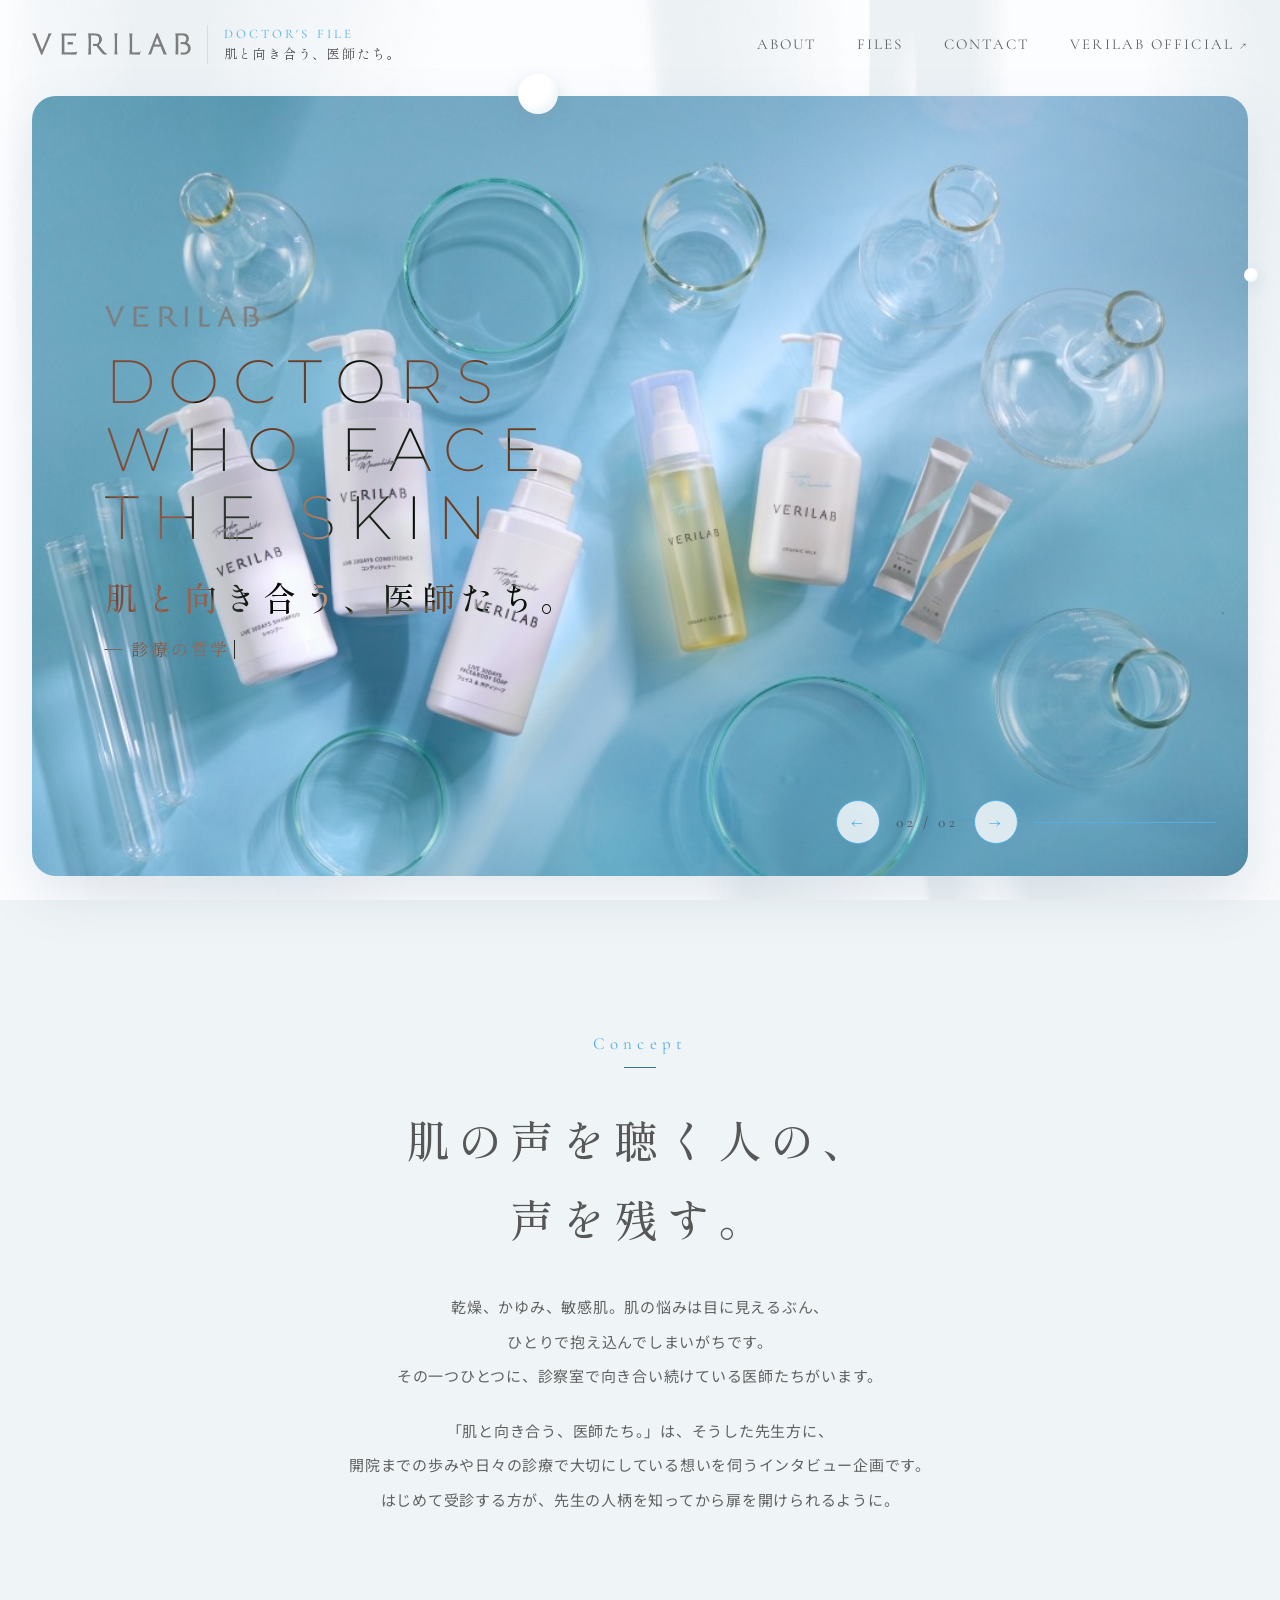
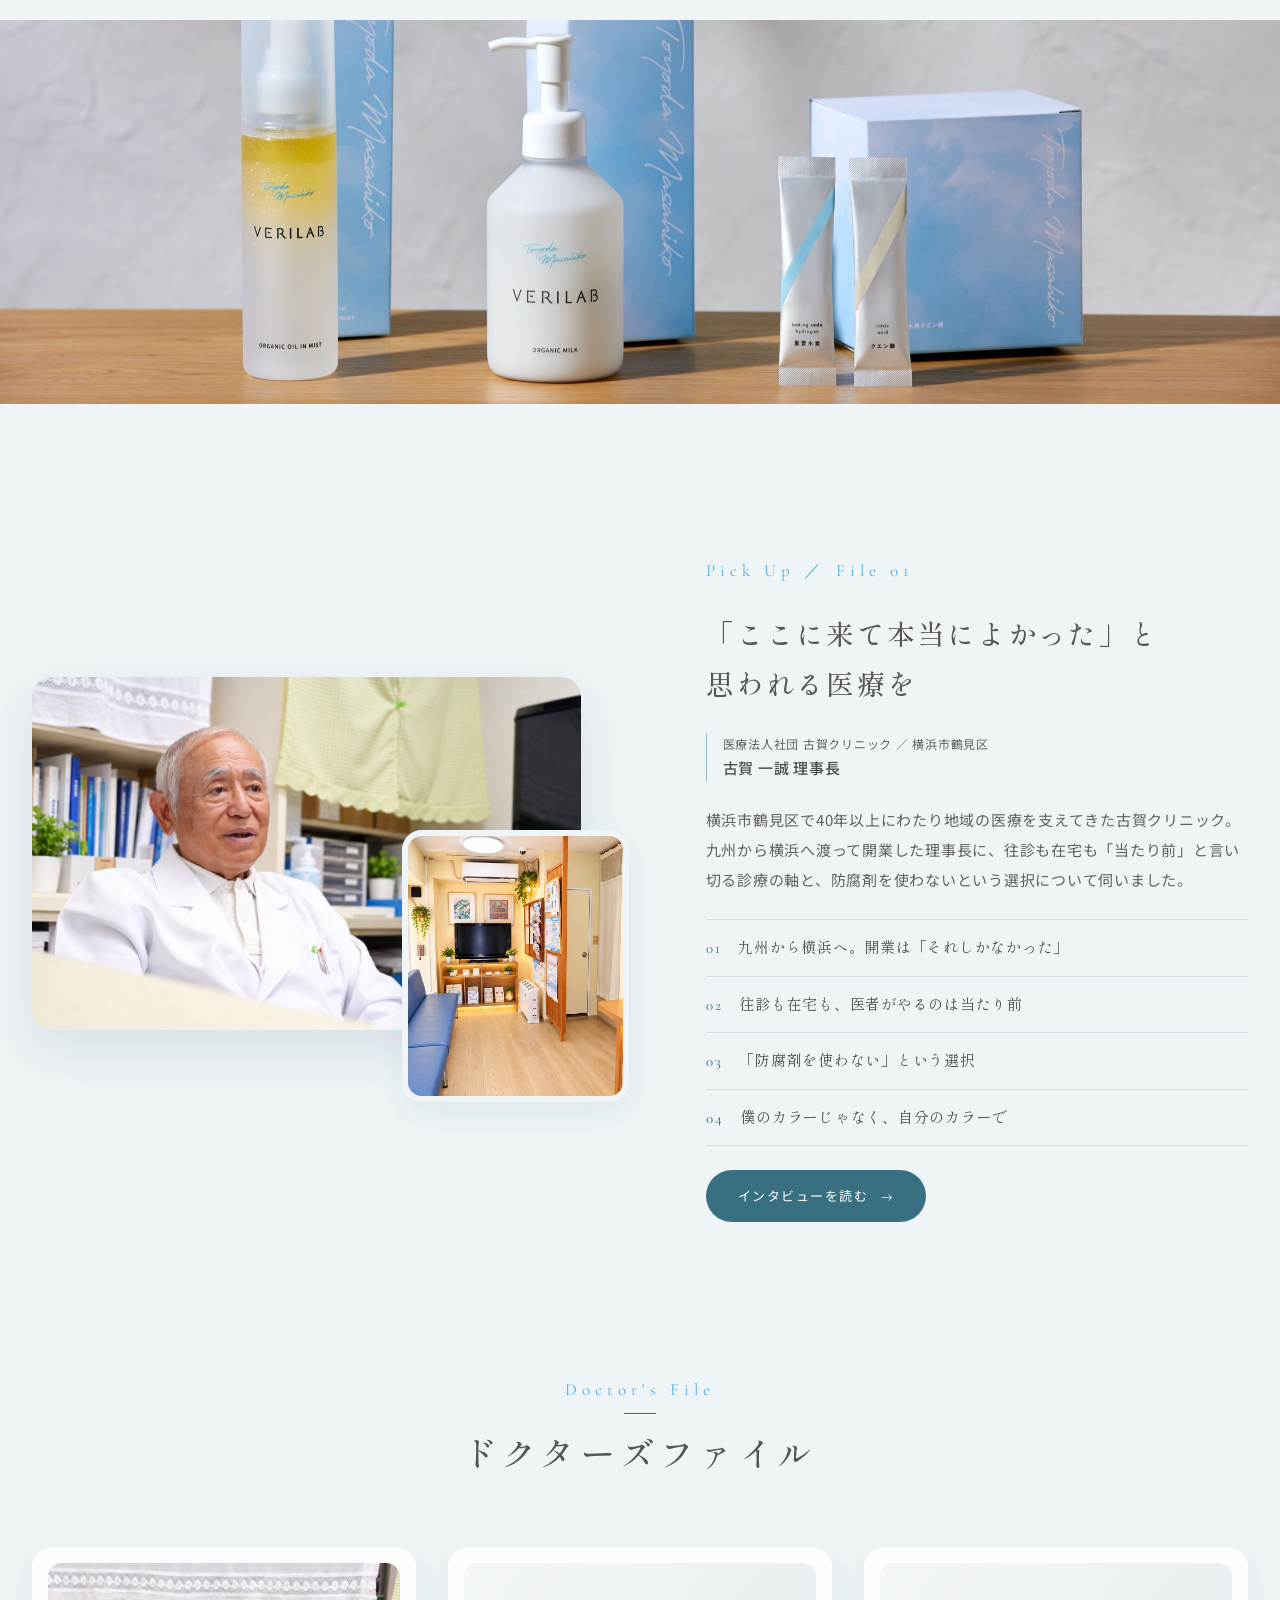
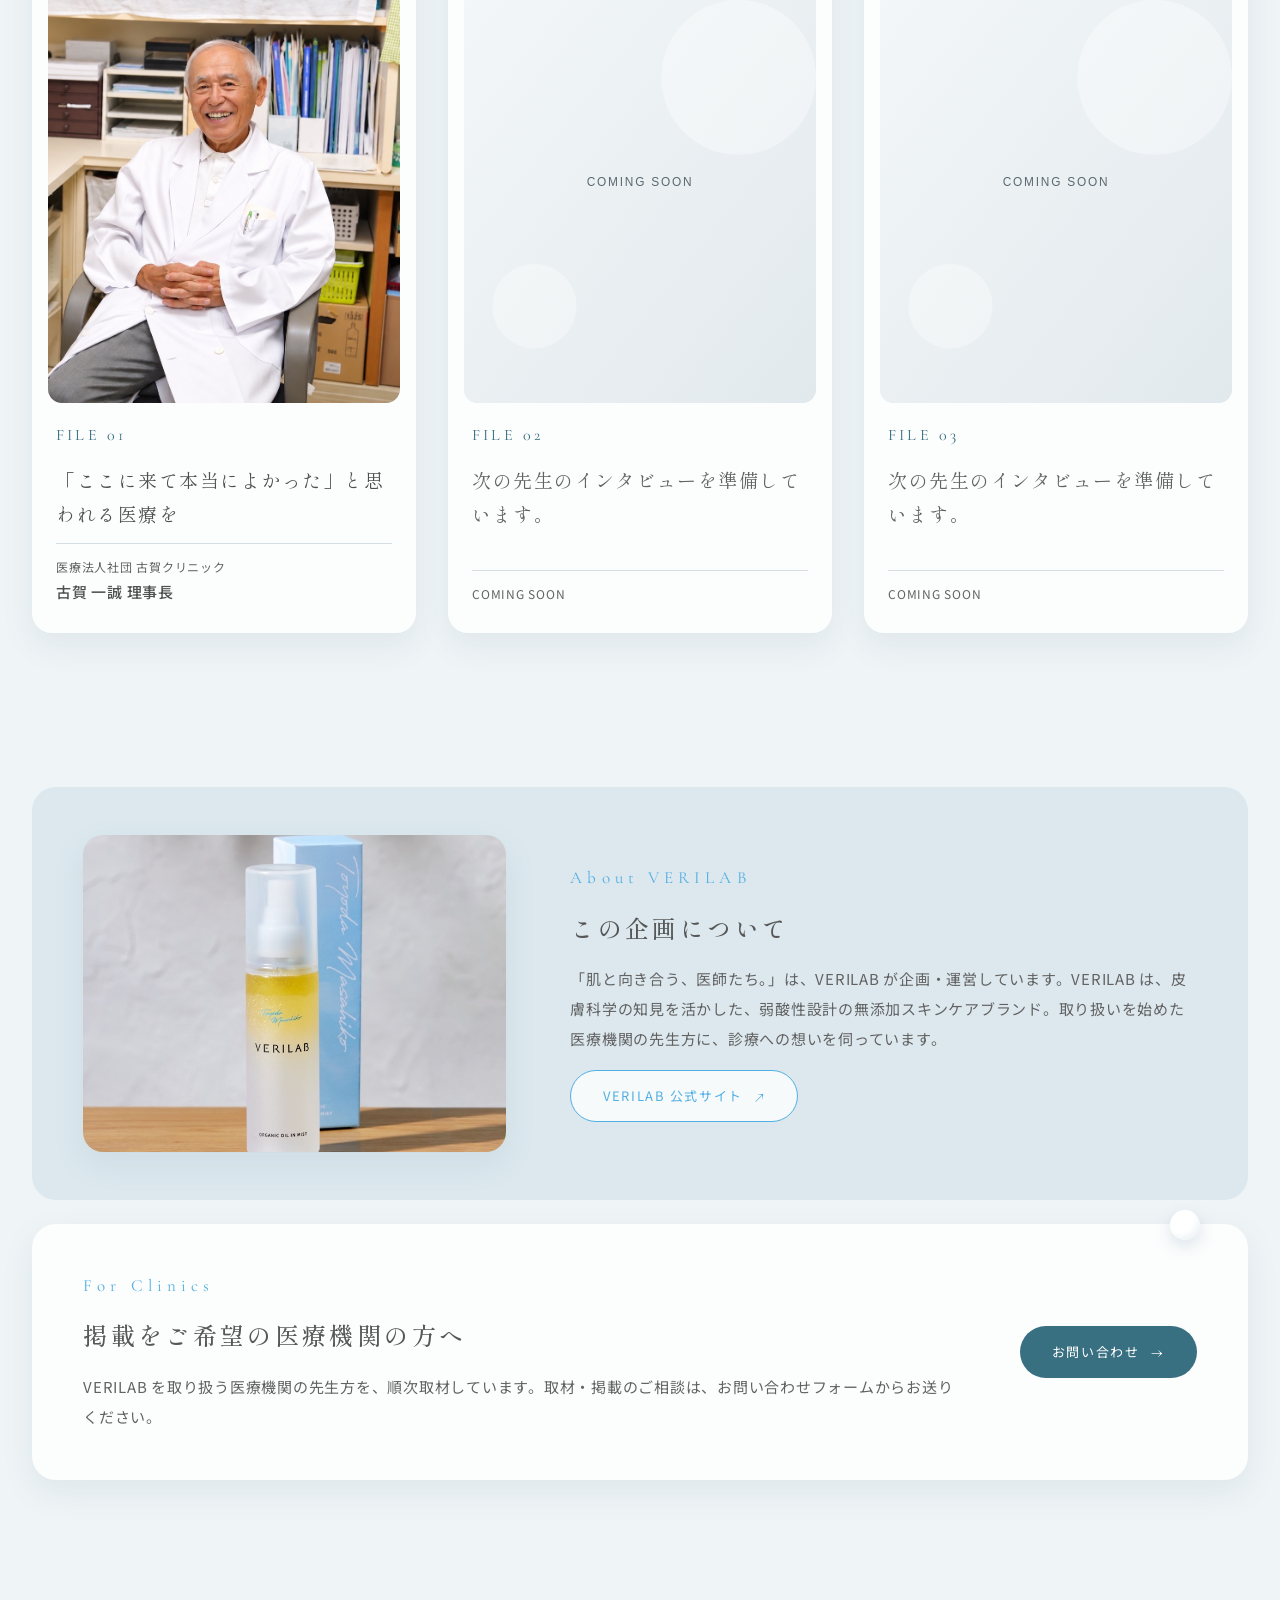
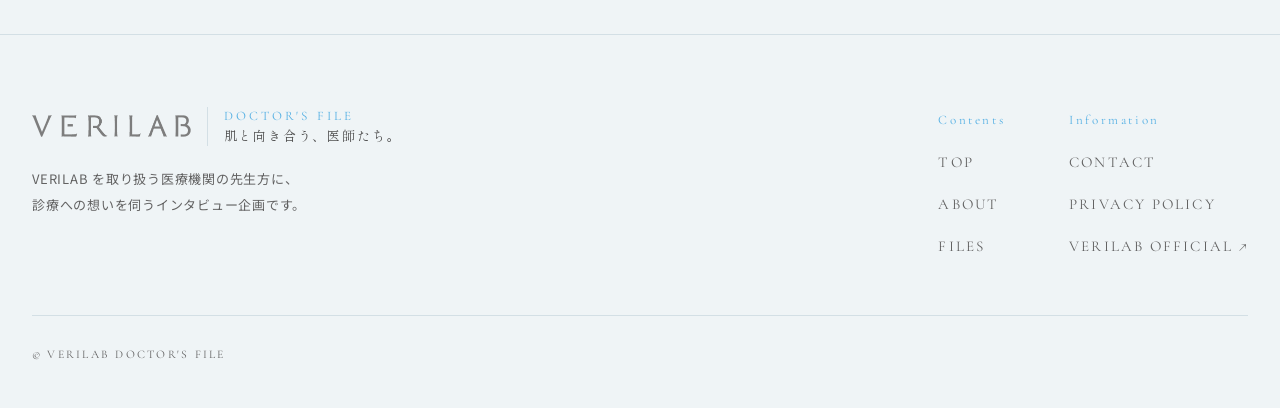
==== index.html @ e51163b1 "VERILAB DOCTOR'S FILE サイト初版 TOP（メインビジュアル・Concept・Pick up・ドクターズファイル・企画について）、 古賀クリニックのインタビュー記事、お問い合わせ、" ====
<!DOCTYPE html>
<html lang="ja" class="no-js">
<head>
<meta charset="UTF-8">
<meta name="viewport" content="width=device-width, initial-scale=1, viewport-fit=cover">
<title>肌と向き合う、医師たち。｜VERILAB DOCTOR'S FILE</title>
<meta name="description" content="肌の悩みに日々向き合う医師たちに、開院までの歩みや診療で大切にしている想いを伺うインタビュー企画。VERILAB DOCTOR'S FILE">
<meta property="og:type" content="website">
<meta property="og:title" content="肌と向き合う、医師たち。｜VERILAB DOCTOR'S FILE">
<meta property="og:description" content="肌の悩みに日々向き合う医師たちの、診療の哲学を記録するインタビュー企画。">
<meta property="og:image" content="assets/img/ogp.png">
<meta name="twitter:card" content="summary_large_image">
<link rel="icon" href="favicon.svg" type="image/svg+xml">
<link rel="apple-touch-icon" href="assets/img/common/apple-touch-icon.png">
<link rel="preconnect" href="https://fonts.googleapis.com">
<link rel="preconnect" href="https://fonts.gstatic.com" crossorigin>
<link rel="stylesheet" href="https://fonts.googleapis.com/css2?family=Cormorant+Garamond:ital,wght@0,300;0,400;0,500;1,300;1,400&amp;family=Montserrat:wght@200&amp;family=Noto+Sans+JP:wght@400;500&amp;family=Shippori+Mincho:wght@500&amp;display=swap">
<link rel="stylesheet" href="assets/css/base.css">
<link rel="stylesheet" href="assets/css/layout.css">
<link rel="stylesheet" href="assets/css/components.css">
<link rel="stylesheet" href="assets/css/animation.css">
<link rel="stylesheet" href="assets/css/top.css">
<script src="assets/js/common.js" defer></script>
<script src="assets/js/hero.js" defer></script>
</head>
<body>

<header class="site-header">
  <div class="container site-header__inner">
    <a class="site-logo" href="index.html">
      <img class="site-logo__mark" src="assets/img/common/logo-verilab.png" alt="VERILAB" width="317" height="44">
      <span class="site-logo__text">
        <span class="site-logo__en">DOCTOR'S FILE</span>
        <span class="site-logo__ja">肌と向き合う、医師たち。</span>
      </span>
    </a>
    <button class="menu-button" type="button" aria-expanded="false" aria-controls="global-nav" aria-label="メニューを開く">
      <span class="menu-button__bar"></span>
      <span class="menu-button__bar"></span>
    </button>
    <nav class="global-nav" id="global-nav" aria-label="メインメニュー">
      <ul class="global-nav__list">
        <li><a href="#about">ABOUT</a></li>
        <li><a href="#files">FILES</a></li>
        <li><a href="contact/index.html">CONTACT</a></li>
        <li><a href="https://verilab.jp/" target="_blank" rel="noopener">VERILAB OFFICIAL<span class="global-nav__ext" aria-hidden="true">↗</span></a></li>
      </ul>
    </nav>
  </div>
</header>

<main class="site-main">

  <!-- hero：VERILAB 公式と同じ角丸パネル -->
  <section class="hero" aria-label="メインビジュアル">
    <div class="container">
      <div class="hero__stage" data-hero data-interval="6000">

        <div class="hero-visual intro intro--fade intro--d1">
          <a class="hero-slide is-active" href="file/koga-clinic/index.html">
            <img class="hero-slide__img hero-slide__img--right" src="assets/img/top/hero-01.jpg" alt="VERILAB の製品と古賀一誠理事長" width="1535" height="1024">
            <span class="hero-slide__badge">
              <span class="file-no">FILE 01</span>
              <span class="hero-slide__clinic">医療法人社団 古賀クリニック</span>
            </span>
          </a>
          <div class="hero-slide" aria-hidden="true">
            <img class="hero-slide__img" src="assets/img/verilab/lineup-lab.jpg" alt="VERILAB の製品ラインナップ" width="1000" height="667">
          </div>


          <div class="hero__copy">
            <img class="hero__logo intro intro--d2" src="assets/img/common/logo-verilab.png" alt="VERILAB" width="317" height="44">
            <p class="hero-display" aria-hidden="true" data-letters>
              <span class="hero-display__line">DOCTORS</span>
              <span class="hero-display__line">WHO FACE</span>
              <span class="hero-display__line">THE SKIN</span>
            </p>
            <h1 class="hero__title intro intro--d3">肌と向き合う、<br class="br-sp">医師たち。</h1>
            <p class="hero__type intro intro--d4">
              <span class="visually-hidden">インタビューで伺うこと：開業までの歩み、診療の哲学、肌と暮らしのこと、次の世代へ</span>
              <span class="hero__type-text" data-typewriter data-words="開業までの歩み|診療の哲学|肌と暮らしのこと|次の世代へ" aria-hidden="true">診療の哲学</span>
            </p>
          </div>
        </div>

        <span class="drop drop--l hero__drop hero__drop--1" aria-hidden="true"></span>
        <span class="drop drop--s drop--slow hero__drop hero__drop--2" aria-hidden="true"></span>

        <div class="hero-controls intro intro--d5">
          <button class="hero-controls__btn" type="button" data-hero-prev aria-label="前の写真へ">←</button>
          <span class="hero-controls__count" aria-hidden="true"><span data-hero-current>01</span> / <span data-hero-total>02</span></span>
          <button class="hero-controls__btn" type="button" data-hero-next aria-label="次の写真へ">→</button>
          <span class="hero-progress__track" aria-hidden="true"><span class="hero-progress__bar"></span></span>
        </div>

      </div>
    </div>
  </section>

  <!-- concept -->
  <section class="concept" id="about" aria-labelledby="concept-title">
    <div class="container container--mid concept__inner reveal">
      <span class="label-en label-en--line">Concept</span>
      <h2 class="concept__title" id="concept-title">肌の声を聴く人の、<br>声を残す。</h2>
      <div class="concept__body">
        <p>乾燥、かゆみ、敏感肌。肌の悩みは目に見えるぶん、<br class="br-pc">ひとりで抱え込んでしまいがちです。<br class="br-pc">その一つひとつに、診察室で向き合い続けている医師たちがいます。</p>
        <p>「肌と向き合う、医師たち。」は、そうした先生方に、<br class="br-pc">開院までの歩みや日々の診療で大切にしている想いを伺うインタビュー企画です。<br class="br-pc">はじめて受診する方が、先生の人柄を知ってから扉を開けられるように。</p>
      </div>
    </div>
    <div class="concept__photo reveal">
      <img src="assets/img/verilab/lineup-wood.jpg" alt="VERILAB の製品" width="2400" height="1256" loading="lazy">
    </div>
  </section>

  <!-- pick up：最新の記事 -->
  <section class="pickup" aria-labelledby="pickup-title">
    <div class="container pickup__inner">
      <div class="pickup__media reveal">
        <div class="photo photo--float pickup__photo">
          <img src="assets/img/koga-clinic/interview.jpg" alt="インタビューに答える古賀理事長" width="1536" height="987" loading="lazy">
        </div>
        <div class="photo pickup__photo-sub">
          <img src="assets/img/koga-clinic/reception.jpg" alt="古賀クリニックの受付と待合" width="853" height="1024" loading="lazy">
        </div>
      </div>

      <div class="pickup__body reveal reveal--d1">
        <span class="label-en">Pick Up ／ File 01</span>
        <h2 class="pickup__title" id="pickup-title">「ここに来て本当によかった」と<br class="br-pc">思われる医療を</h2>
        <p class="pickup__person">
          <span class="pickup__clinic">医療法人社団 古賀クリニック ／ 横浜市鶴見区</span>
          <span class="pickup__name">古賀 一誠 理事長</span>
        </p>
        <p>横浜市鶴見区で40年以上にわたり地域の医療を支えてきた古賀クリニック。九州から横浜へ渡って開業した理事長に、往診も在宅も「当たり前」と言い切る診療の軸と、防腐剤を使わないという選択について伺いました。</p>
        <ol class="pickup__chapters">
          <li><span class="pickup__chapter-no">01</span>九州から横浜へ。開業は「それしかなかった」</li>
          <li><span class="pickup__chapter-no">02</span>往診も在宅も、医者がやるのは当たり前</li>
          <li><span class="pickup__chapter-no">03</span>「防腐剤を使わない」という選択</li>
          <li><span class="pickup__chapter-no">04</span>僕のカラーじゃなく、自分のカラーで</li>
        </ol>
        <a class="btn-pill" href="file/koga-clinic/index.html">インタビューを読む<span class="btn-pill__arrow" aria-hidden="true">→</span></a>
      </div>
    </div>
  </section>

  <!-- files -->
  <section class="files" id="files" aria-labelledby="files-title">
    <div class="container">
      <div class="section-head section-head--center reveal">
        <span class="label-en label-en--line">Doctor's File</span>
        <h2 class="section-head__title" id="files-title">ドクターズファイル</h2>
      </div>

      <ul class="files__grid">
        <li class="reveal">
          <a class="file-card" href="file/koga-clinic/index.html">
            <div class="photo file-card__photo">
              <img src="assets/img/files/koga-clinic.jpg" alt="" width="819" height="1024" loading="lazy">
            </div>
            <div class="file-card__body">
              <div class="file-card__meta">
                <span class="file-no">FILE 01</span>
              </div>
              <p class="file-card__catch">「ここに来て本当によかった」と思われる医療を</p>
              <div class="file-card__person">
                <span class="file-card__clinic">医療法人社団 古賀クリニック</span>
                <span class="file-card__name">古賀 一誠 理事長</span>
              </div>
            </div>
          </a>
        </li>
        <li class="reveal reveal--d1">
          <div class="file-card file-card--soon">
            <div class="photo file-card__photo">
              <img src="assets/img/files/coming-soon.svg" alt="" width="800" height="1000" loading="lazy">
            </div>
            <div class="file-card__body">
              <div class="file-card__meta">
                <span class="file-no">FILE 02</span>
              </div>
              <p class="file-card__catch">次の先生のインタビューを準備しています。</p>
              <div class="file-card__person">
                <span class="file-card__clinic">COMING SOON</span>
              </div>
            </div>
          </div>
        </li>
        <li class="reveal reveal--d2">
          <div class="file-card file-card--soon">
            <div class="photo file-card__photo">
              <img src="assets/img/files/coming-soon.svg" alt="" width="800" height="1000" loading="lazy">
            </div>
            <div class="file-card__body">
              <div class="file-card__meta">
                <span class="file-no">FILE 03</span>
              </div>
              <p class="file-card__catch">次の先生のインタビューを準備しています。</p>
              <div class="file-card__person">
                <span class="file-card__clinic">COMING SOON</span>
              </div>
            </div>
          </div>
        </li>
      </ul>
    </div>
  </section>

  <!-- info：企画について／掲載のご相談 -->
  <section class="info" aria-label="企画について・掲載のご相談">
    <div class="container info__grid">
      <div class="info-card info-card--brand reveal" id="brand">
        <div class="photo info-card__photo">
          <img src="assets/img/verilab/oil-mist.jpg" alt="VERILAB オーガニックオイルインミスト" width="740" height="740" loading="lazy">
        </div>
        <div class="info-card__body">
          <span class="label-en">About VERILAB</span>
          <h2 class="info-card__title">この企画について</h2>
          <p class="info-card__text">「肌と向き合う、医師たち。」は、VERILAB が企画・運営しています。VERILAB は、皮膚科学の知見を活かした、弱酸性設計の無添加スキンケアブランド。取り扱いを始めた医療機関の先生方に、診療への想いを伺っています。</p>
          <a class="btn-pill btn-pill--ghost" href="https://verilab.jp/" target="_blank" rel="noopener">VERILAB 公式サイト<span class="btn-pill__arrow" aria-hidden="true">↗</span></a>
        </div>
      </div>

      <div class="info-card info-card--contact reveal reveal--d1">
        <span class="drop drop--m" aria-hidden="true"></span>
        <div class="info-card__body">
          <span class="label-en">For Clinics</span>
          <h2 class="info-card__title">掲載をご希望の医療機関の方へ</h2>
          <p class="info-card__text">VERILAB を取り扱う医療機関の先生方を、順次取材しています。取材・掲載のご相談は、お問い合わせフォームからお送りください。</p>
        </div>
        <a class="btn-pill info-card__action" href="contact/index.html">お問い合わせ<span class="btn-pill__arrow" aria-hidden="true">→</span></a>
      </div>
    </div>
  </section>

</main>

<footer class="site-footer">
  <div class="container site-footer__inner">
    <div class="site-footer__top">
      <div class="site-footer__brand">
        <a class="site-logo" href="index.html">
          <img class="site-logo__mark" src="assets/img/common/logo-verilab.png" alt="VERILAB" width="317" height="44">
          <span class="site-logo__text">
            <span class="site-logo__en">DOCTOR'S FILE</span>
            <span class="site-logo__ja">肌と向き合う、医師たち。</span>
          </span>
        </a>
        <p class="site-footer__lead">VERILAB を取り扱う医療機関の先生方に、<br>診療への想いを伺うインタビュー企画です。</p>
      </div>
      <nav class="footer-nav" aria-label="フッターメニュー">
        <div class="footer-nav__group">
          <p class="footer-nav__head">Contents</p>
          <ul class="footer-nav__list">
            <li><a href="index.html">TOP</a></li>
            <li><a href="index.html#about">ABOUT</a></li>
            <li><a href="index.html#files">FILES</a></li>
          </ul>
        </div>
        <div class="footer-nav__group">
          <p class="footer-nav__head">Information</p>
          <ul class="footer-nav__list">
            <li><a href="contact/index.html">CONTACT</a></li>
            <li><a href="policy/index.html">PRIVACY POLICY</a></li>
            <li><a href="https://verilab.jp/" target="_blank" rel="noopener">VERILAB OFFICIAL<span class="footer-nav__ext" aria-hidden="true">↗</span></a></li>
          </ul>
        </div>
      </nav>
    </div>
    <p class="site-footer__copy"><small>© VERILAB DOCTOR'S FILE</small></p>
  </div>
</footer>

</body>
</html>
---- assets/css/base.css ----
@charset "UTF-8";
/* ==========================================================
   base.css — デザイントークン・リセット・基本タイポグラフィ
   世界観：VERILAB 公式に準拠（アイスブルーの地、カーテン越しの光）
   ========================================================== */

:root {
  /* color */
  --c-bg: #EFF4F6;
  --c-surface: rgba(255, 255, 255, 0.78);
  --c-surface-solid: #FFFFFF;
  --c-surface-strong: rgba(255, 255, 255, 0.84);
  --c-surface-light: rgba(255, 255, 255, 0.7);
  --c-bg-header: rgba(239, 244, 246, 0.86);
  --c-bg-menu: rgba(239, 244, 246, 0.96);
  --c-hero-display: #34596A;
  /* メインビジュアルの英字：写真との差分（difference）で塗る明るい色 */
  --c-hero-blend: #EAF0F4;
  --c-text: #626262;
  --c-text-strong: #4F4F4F;
  --c-head: #575757;
  --c-accent: #386F81;
  --c-accent-deep: #2C5A69;
  --c-sky: #53AFE3;
  --c-sky-pale: #D7E8F1;
  --c-blue: #98BACC;
  --c-blue-pale: #DCE8EE;
  --c-line: #D3DFE5;
  --c-ph: #DDE5E9;
  --c-white: #FFFFFF;
  --c-drop-edge: #E3ECF0;
  --c-focus-ring: rgba(152, 186, 204, 0.3);
  --c-error: #A2463F;
  --c-error-line: #B4544C;

  /* type */
  --f-mincho: "Shippori Mincho", "Yu Mincho", "YuMincho", "Hiragino Mincho ProN", serif;
  --f-sans: "Noto Sans JP", "Hiragino Sans", "Yu Gothic", sans-serif;
  --f-en: "Cormorant Garamond", "Times New Roman", serif;
  --f-display: "Cormorant Garamond", "Times New Roman", serif;
  --f-hero: "Montserrat", "Helvetica Neue", Arial, sans-serif;

  --fs-xs: 0.75rem;
  --fs-s: 0.8125rem;
  --fs-base: 0.9375rem;
  --fs-m: 1.0625rem;
  --fs-xl: clamp(1.5rem, 1.2rem + 1.2vw, 2.125rem);
  --fs-xxl: clamp(1.875rem, 1.4rem + 2vw, 2.75rem);

  /* shape */
  --r-s: 14px;
  --r-m: 20px;
  --r-l: 24px;
  --shadow-soft: 0 12px 30px rgba(110, 140, 160, 0.12);
  --shadow-float: 0 20px 50px rgba(110, 140, 160, 0.18);
  --shadow-drop: 0 6px 16px rgba(120, 150, 170, 0.25);
  --shadow-text: 0 1px 12px rgba(70, 112, 138, 0.35);

  /* layout */
  --w-max: 1280px;
  --w-article: 1000px;
  --gutter-l: max(16px, env(safe-area-inset-left, 0px));
  --gutter-r: max(16px, env(safe-area-inset-right, 0px));
  --header-h: 88px;

  /* motion */
  --ease-out: cubic-bezier(0.22, 0.61, 0.36, 1);

  color-scheme: light;
}

*,
*::before,
*::after {
  box-sizing: border-box;
}

html {
  -webkit-text-size-adjust: 100%;
  scroll-behavior: smooth;
  scroll-padding-top: calc(var(--header-h) + 16px);
}

body {
  margin: 0;
  min-height: 100%;
  background-color: var(--c-bg);
  color: var(--c-text);
  font-family: var(--f-sans);
  font-size: var(--fs-base);
  line-height: 2;
  letter-spacing: 0.05em;
  font-feature-settings: "palt" 0;
  overflow-x: hidden;
}

/* VERILAB 公式と同じカーテンの背景。
   iOS は background-attachment: fixed が効かないため、画面に固定した疑似要素に敷く */
body::after {
  content: "";
  position: fixed;
  inset: 0;
  z-index: -1;
  background: var(--c-bg) url("../img/verilab/bg-curtain.jpg") center top / cover no-repeat;
  pointer-events: none;
}

img,
svg {
  display: block;
  max-width: 100%;
  height: auto;
}

a {
  color: inherit;
  text-decoration: none;
  transition: color 0.3s var(--ease-out), opacity 0.3s var(--ease-out);
}

a:hover {
  color: var(--c-accent);
}

:focus-visible {
  outline: 2px solid var(--c-accent);
  outline-offset: 4px;
  border-radius: 4px;
}

h1,
h2,
h3,
h4,
p,
figure,
blockquote,
dl,
dd,
ol,
ul {
  margin: 0;
}

ol,
ul {
  padding: 0;
  list-style: none;
}

h1,
h2,
h3 {
  font-family: var(--f-mincho);
  font-weight: 500;
  color: var(--c-head);
  text-wrap: balance;
}

button,
input,
select,
textarea {
  font: inherit;
  color: inherit;
  letter-spacing: inherit;
}

.visually-hidden {
  position: absolute;
  width: 1px;
  height: 1px;
  margin: -1px;
  padding: 0;
  overflow: hidden;
  clip: rect(0 0 0 0);
  white-space: nowrap;
  border: 0;
}

/* 改行コントロール：PCのみ／SPのみ */
.br-pc {
  display: inline;
}

.br-sp {
  display: none;
}

@media (max-width: 767px) {
  .br-pc {
    display: none;
  }

  .br-sp {
    display: inline;
  }
}
---- assets/css/layout.css ----
@charset "UTF-8";
/* ==========================================================
   layout.css — コンテナ・ヘッダー・ナビ・フッター
   ========================================================== */

.container {
  width: 100%;
  max-width: var(--w-max);
  margin-inline: auto;
  padding-left: var(--gutter-l);
  padding-right: var(--gutter-r);
}

@media (min-width: 768px) {
  .container {
    padding-left: max(32px, env(safe-area-inset-left, 0px));
    padding-right: max(32px, env(safe-area-inset-right, 0px));
  }
}

.container--mid {
  max-width: 1104px;
}

/* 記事ページ：中身の幅を 1000px にそろえる */
.container--article {
  max-width: calc(var(--w-article) + 64px);
}

/* ---------- header ---------- */
body::before {
  content: "";
  position: fixed;
  inset: 0 0 auto;
  height: env(safe-area-inset-top, 0px);
  z-index: 60;
  background: var(--c-bg);
}

.site-header {
  position: sticky;
  top: env(safe-area-inset-top, 0px);
  z-index: 50;
  transition: background-color 0.4s var(--ease-out), box-shadow 0.4s var(--ease-out);
}

.site-header.is-scrolled {
  background-color: var(--c-bg-header);
  -webkit-backdrop-filter: blur(12px);
  backdrop-filter: blur(12px);
  box-shadow: 0 1px 0 var(--c-line);
}

.site-header__inner {
  min-height: var(--header-h);
  display: flex;
  align-items: center;
  justify-content: space-between;
  gap: 16px 40px;
}

/* VERILAB ロゴ＋縦線＋企画名 */
.site-logo {
  position: relative;
  z-index: 2;
  display: flex;
  align-items: center;
  gap: 16px;
}

.site-logo__mark {
  width: auto;
  height: 22px;
}

.site-logo__text {
  display: flex;
  flex-direction: column;
  padding-left: 16px;
  border-left: 1px solid var(--c-line);
  line-height: 1.5;
}

.site-logo__en {
  font-family: var(--f-en);
  font-size: 0.8125rem;
  letter-spacing: 0.24em;
  color: var(--c-sky);
}

.site-logo__ja {
  font-family: var(--f-mincho);
  font-size: 0.8125rem;
  letter-spacing: 0.14em;
  color: var(--c-text-strong);
}

.global-nav__list {
  display: flex;
  gap: 8px 40px;
  font-family: var(--f-en);
  font-size: 0.9375rem;
  letter-spacing: 0.14em;
}

.global-nav__list a {
  display: inline-block;
  padding-block: 12px;
}

.site-logo__text,
.global-nav__list a {
  white-space: nowrap;
}

/* タブレット幅：メニューが 4 つになったので詰める */
@media (min-width: 768px) and (max-width: 1023px) {
  .global-nav__list {
    gap: 8px 20px;
    font-size: 0.8125rem;
  }

  .site-header .site-logo__text {
    display: none;
  }
}

/* 外部リンク（VERILAB 公式）の矢印 */
.global-nav__ext {
  margin-left: 6px;
  font-size: 0.8em;
}

.menu-button {
  display: none;
}

@media (max-width: 767px) {
  :root {
    --header-h: 72px;
  }

  .site-logo {
    gap: 12px;
  }

  .site-logo__mark {
    height: 17px;
  }

  .site-logo__text {
    padding-left: 12px;
  }

  .site-logo__en {
    font-size: 0.6875rem;
  }

  /* スマホでは企画名の和文を省き、1行に収める */
  .site-logo__ja {
    display: none;
  }

  .menu-button {
    position: relative;
    z-index: 2;
    display: inline-flex;
    flex-direction: column;
    justify-content: center;
    align-items: center;
    gap: 7px;
    width: 48px;
    height: 48px;
    margin-right: -8px;
    padding: 0;
    border: 0;
    background: transparent;
    cursor: pointer;
  }

  .menu-button__bar {
    display: block;
    width: 26px;
    height: 1px;
    background: var(--c-text-strong);
    transition: transform 0.4s var(--ease-out), opacity 0.3s;
  }

  .menu-button[aria-expanded="true"] .menu-button__bar:nth-child(1) {
    transform: translateY(4px) rotate(30deg);
  }

  .menu-button[aria-expanded="true"] .menu-button__bar:nth-child(2) {
    transform: translateY(-4px) rotate(-30deg);
  }

  .global-nav {
    position: fixed;
    inset: 0;
    z-index: 1;
    display: flex;
    align-items: center;
    justify-content: center;
    padding: calc(env(safe-area-inset-top, 0px) + 80px) var(--gutter-r) calc(env(safe-area-inset-bottom, 0px) + 40px) var(--gutter-l);
    background: var(--c-bg-menu);
    -webkit-backdrop-filter: blur(16px);
    backdrop-filter: blur(16px);
    opacity: 0;
    visibility: hidden;
    transition: opacity 0.5s var(--ease-out), visibility 0.5s;
  }

  .global-nav.is-open {
    opacity: 1;
    visibility: visible;
  }

  .global-nav__list {
    flex-direction: column;
    align-items: center;
    gap: 12px;
    font-size: 1.5rem;
  }

  body.is-menu-open {
    overflow: hidden;
  }
}

/* ---------- main ---------- */
.site-main {
  display: block;
}

/* ---------- footer ---------- */
/* ヘッダーと同じ地色・文字色にそろえ、上に罫線だけ引く */
.site-footer {
  border-top: 1px solid var(--c-line);
  background: var(--c-bg-header);
  color: var(--c-text);
}

.site-footer a:hover {
  color: var(--c-accent);
}

.site-footer__inner {
  padding-block: 72px calc(40px + env(safe-area-inset-bottom, 0px));
  display: flex;
  flex-direction: column;
  gap: 48px;
}

.site-footer__top {
  display: flex;
  flex-wrap: wrap;
  justify-content: space-between;
  align-items: flex-start;
  gap: 48px 64px;
}

.site-footer__brand {
  display: flex;
  flex-direction: column;
  gap: 20px;
}

.site-footer__lead {
  font-size: var(--fs-s);
  line-height: 2;
}

.footer-nav {
  display: flex;
  flex-wrap: wrap;
  gap: 32px clamp(40px, 5vw, 72px);
}

.footer-nav__group {
  display: flex;
  flex-direction: column;
  gap: 8px;
}

.footer-nav__head {
  font-family: var(--f-en);
  font-size: 0.8125rem;
  letter-spacing: 0.2em;
  color: var(--c-sky);
}

.footer-nav__list {
  display: flex;
  flex-direction: column;
  font-family: var(--f-en);
  font-size: 0.9375rem;
  letter-spacing: 0.14em;
}

.footer-nav__list a {
  display: inline-block;
  padding-block: 6px;
}

.footer-nav__ext {
  margin-left: 6px;
}

@media (max-width: 767px) {
  .footer-nav {
    flex-direction: column;
  }
}

.site-footer__copy {
  padding-top: 24px;
  border-top: 1px solid var(--c-line);
  font-family: var(--f-en);
  font-size: 0.875rem;
  letter-spacing: 0.16em;
}
---- assets/css/components.css ----
@charset "UTF-8";
/* ==========================================================
   components.css — 見出しラベル・写真枠・カード・ボタン・水滴
   ========================================================== */

/* ---------- 英字ラベル ---------- */
.label-en {
  display: inline-block;
  font-family: var(--f-en);
  font-size: 1.0625rem;
  letter-spacing: 0.3em;
  color: var(--c-sky);
  line-height: 1.6;
}

/* 下に短い線を引く（中央揃えの見出し用） */
.label-en--line {
  display: inline-flex;
  flex-direction: column;
  align-items: center;
  gap: 10px;
}

.label-en--line::after {
  content: "";
  width: 32px;
  height: 1px;
  background: var(--c-accent);
}

.file-no {
  font-family: var(--f-en);
  font-size: 1rem;
  letter-spacing: 0.2em;
  color: var(--c-accent);
}

/* ---------- セクション見出し ---------- */
.section-head {
  display: flex;
  flex-direction: column;
  gap: 8px;
}

.section-head--center {
  align-items: center;
  text-align: center;
}

.section-head__title {
  font-size: var(--fs-xl);
  line-height: 1.8;
  letter-spacing: 0.16em;
}

/* ---------- 写真枠 ---------- */
.photo {
  position: relative;
  overflow: hidden;
  border-radius: var(--r-m);
  background: var(--c-ph);
}

.photo img {
  width: 100%;
  height: 100%;
  object-fit: cover;
}

.photo--float {
  box-shadow: var(--shadow-float);
}

/* ---------- 白いパネル ---------- */
.panel {
  position: relative;
  border-radius: var(--r-l);
  background: var(--c-surface);
  box-shadow: var(--shadow-soft);
}

/* ---------- ドクターズファイル カード ---------- */
.file-card {
  height: 100%;
  display: flex;
  flex-direction: column;
  gap: 16px;
  padding: 16px 16px 28px;
  border-radius: var(--r-m);
  background: var(--c-surface);
  box-shadow: var(--shadow-soft);
  transition: transform 0.6s var(--ease-out), box-shadow 0.6s var(--ease-out);
}

.file-card:hover {
  color: var(--c-text);
  transform: translateY(-6px);
  box-shadow: var(--shadow-float);
}

.file-card__photo {
  aspect-ratio: 4 / 5;
  max-width: 100%;
  border-radius: var(--r-s);
}

.file-card__photo img {
  transition: transform 1.2s var(--ease-out);
}

.file-card:hover .file-card__photo img {
  transform: scale(1.05);
}

.file-card__body {
  flex: 1 1 auto;
  display: flex;
  flex-direction: column;
  gap: 12px;
  padding-inline: 8px;
}

.file-card__meta {
  display: flex;
  flex-wrap: wrap;
  justify-content: space-between;
  align-items: baseline;
  gap: 4px 12px;
  font-size: var(--fs-xs);
}

.file-card__catch {
  flex: 1 1 auto;
  font-family: var(--f-mincho);
  font-size: 1.1875rem;
  line-height: 1.8;
  letter-spacing: 0.08em;
  color: var(--c-text-strong);
}

.file-card__person {
  display: flex;
  flex-direction: column;
  padding-top: 12px;
  border-top: 1px solid var(--c-line);
  line-height: 1.8;
}

.file-card__clinic {
  font-size: var(--fs-xs);
}

.file-card__name {
  font-weight: 500;
  color: var(--c-text-strong);
}

/* 準備中カード */
.file-card--soon {
  pointer-events: none;
}

.file-card--soon .file-card__catch {
  color: var(--c-text);
}

/* ---------- ボタン ---------- */
.btn-pill {
  display: inline-flex;
  align-items: center;
  justify-content: center;
  gap: 12px;
  min-height: 52px;
  padding: 0 32px;
  border: 0;
  border-radius: 999px;
  background: var(--c-accent);
  color: var(--c-white);
  font-size: var(--fs-s);
  letter-spacing: 0.12em;
  cursor: pointer;
  transition: background-color 0.4s var(--ease-out), transform 0.4s var(--ease-out);
}

.btn-pill:hover {
  background: var(--c-accent-deep);
  color: var(--c-white);
  transform: translateY(-2px);
}

/* 枠線だけのボタン（淡い背景の上で使う） */
/* 公式サイトの「View more」と同じ、スカイブルーの枠線ボタン */
.btn-pill--ghost {
  border: 1px solid var(--c-sky);
  background: var(--c-surface);
  color: var(--c-sky);
}

.btn-pill--ghost:hover {
  background: var(--c-sky);
}

.btn-pill__arrow {
  font-family: var(--f-en);
  font-size: 1.125rem;
  line-height: 1;
}

/* ---------- 水滴（装飾） ---------- */
.drop {
  position: absolute;
  display: block;
  border-radius: 50%;
  background: radial-gradient(circle at 35% 30%, var(--c-white) 0%, var(--c-white) 45%, var(--c-drop-edge) 100%);
  box-shadow: var(--shadow-drop);
  pointer-events: none;
}

.drop--l {
  width: 40px;
  height: 40px;
}

.drop--m {
  width: 30px;
  height: 30px;
}

.drop--s {
  width: 14px;
  height: 14px;
}

/* ---------- 下層ページの見出し ---------- */
.page-head {
  position: relative;
  padding-block: 48px 64px;
  display: flex;
  flex-direction: column;
  gap: 8px;
}

.page-head .drop--m {
  top: 40px;
  right: 6%;
}

.page-head__title {
  font-size: var(--fs-xxl);
  line-height: 1.6;
  letter-spacing: 0.18em;
}

.page-head__lead {
  max-width: 40em;
  margin-top: 16px;
}

.page-head__action {
  align-self: flex-start;
  margin-top: 24px;
}

.breadcrumb {
  display: flex;
  flex-wrap: wrap;
  gap: 4px 12px;
  font-size: var(--fs-xs);
}

.breadcrumb li + li::before {
  content: "/";
  margin-right: 12px;
  color: var(--c-blue);
}
---- assets/css/animation.css ----
@charset "UTF-8";
/* ==========================================================
   animation.css — キーフレーム・ふわっと表示・水滴の浮遊
   ========================================================== */

@keyframes fadeUp {
  from {
    opacity: 0;
    transform: translateY(16px);
  }
  to {
    opacity: 1;
    transform: none;
  }
}

@keyframes fadeDown {
  from {
    opacity: 0;
    transform: translateY(-20px);
  }
  to {
    opacity: 1;
    transform: none;
  }
}

@keyframes fadeIn {
  from {
    opacity: 0;
  }
  to {
    opacity: 1;
  }
}

@keyframes slowZoom {
  from {
    transform: scale(1.08);
  }
  to {
    transform: scale(1);
  }
}

@keyframes float {
  0%,
  100% {
    transform: translateY(0);
  }
  50% {
    transform: translateY(-14px);
  }
}

@keyframes progress {
  from {
    transform: scaleX(0);
  }
  to {
    transform: scaleX(1);
  }
}

@keyframes blink {
  50% {
    opacity: 0;
  }
}

/* ---------- 読み込み時の演出（.is-loaded で開始） ---------- */
.intro {
  opacity: 0;
}

.is-loaded .intro {
  animation: fadeUp 1.2s var(--ease-out) both;
}

.is-loaded .intro--down {
  animation-name: fadeDown;
  animation-duration: 1.6s;
}

.is-loaded .intro--fade {
  animation-name: fadeIn;
  animation-duration: 1.6s;
}

.is-loaded .intro--d1 { animation-delay: 0.3s; }
.is-loaded .intro--d2 { animation-delay: 0.9s; }
.is-loaded .intro--d3 { animation-delay: 1.3s; }
.is-loaded .intro--d4 { animation-delay: 1.6s; }
.is-loaded .intro--d5 { animation-delay: 2s; }

/* JS が動かない環境では最初から表示 */
.no-js .intro {
  opacity: 1;
}

/* ---------- スクロールで表示（JS 有効時のみ隠す） ---------- */
.js-reveal .reveal {
  opacity: 0;
  transform: translateY(24px);
  transition: opacity 1.2s var(--ease-out), transform 1.2s var(--ease-out);
}

.js-reveal .reveal.is-visible {
  opacity: 1;
  transform: none;
}

.js-reveal .reveal--d1 { transition-delay: 0.12s; }
.js-reveal .reveal--d2 { transition-delay: 0.24s; }

/* ---------- 写真のゆっくりズーム ---------- */
.is-loaded .zoom-in img {
  animation: slowZoom 2.6s var(--ease-out) both;
}

/* ---------- 水滴の浮遊 ---------- */
.drop {
  animation: float 7s ease-in-out infinite;
}

.drop--slow {
  animation-duration: 9s;
  animation-delay: -3s;
}

.drop--slower {
  animation-duration: 11s;
  animation-delay: -5s;
}

/* ---------- 動きを減らす設定 ---------- */
@media (prefers-reduced-motion: reduce) {
  html {
    scroll-behavior: auto;
  }

  .intro,
  .is-loaded .intro,
  .js-reveal .reveal {
    opacity: 1;
    transform: none;
    animation: none;
    transition: none;
  }

  .drop,
  .is-loaded .zoom-in img {
    animation: none;
  }
}
---- assets/css/top.css ----
@charset "UTF-8";
/* ==========================================================
   top.css — TOP ページ
   hero / concept / files / pickup / info
   ========================================================== */

.concept,
.files,
.pickup,
.info {
  padding-bottom: clamp(96px, 12vw, 160px);
}

/* ---------- hero（VERILAB 公式と同じ角丸パネル） ---------- */
.hero {
  padding: 8px 0 clamp(96px, 12vw, 160px);
}

.hero__stage {
  position: relative;
  isolation: isolate;
}

.hero-visual {
  position: relative;
  z-index: 0;
  height: clamp(560px, calc(100svh - var(--header-h) - 32px), 860px);
  border-radius: var(--r-l);
  overflow: hidden;
  background: var(--c-ph);
  box-shadow: var(--shadow-float);
}

/* スライドは重ね順を付けない（上に重ねるコピーより下に描画させるため） */
.hero-slide {
  position: absolute;
  inset: 0;
  display: block;
  opacity: 0;
  transition: opacity 1.8s ease-in-out;
}

.hero-slide.is-active {
  opacity: 1;
}

.hero-slide__img {
  width: 100%;
  height: 100%;
  object-fit: cover;
  object-position: center 20%;
  transform: scale(1.05);
  transition: transform 7s linear;
}

/* 人物が右寄りの写真（縦長に切れるスマホで人物を残す） */
.hero-slide__img--right {
  object-position: 75% 20%;
}

.hero-slide.is-active .hero-slide__img {
  transform: scale(1);
}

.hero-slide__badge {
  position: absolute;
  right: 32px;
  bottom: 104px;
  display: flex;
  flex-direction: column;
  padding: 14px 22px;
  border-radius: var(--r-s);
  background: var(--c-surface-strong);
  line-height: 1.7;
}

.hero-slide__clinic {
  font-family: var(--f-mincho);
  font-size: var(--fs-m);
  letter-spacing: 0.1em;
  color: var(--c-text-strong);
}

.hero-slide:hover {
  color: inherit;
}

/* 写真の上に重ねるコピー。英字の difference を効かせるため z-index・transform・opacity を付けない */
.hero__copy {
  position: absolute;
  top: 0;
  bottom: 0;
  left: clamp(28px, 6%, 88px);
  max-width: 56%;
  display: flex;
  flex-direction: column;
  justify-content: center;
  align-items: flex-start;
  gap: 20px;
  pointer-events: none;
}

.hero__logo {
  width: clamp(140px, 12vw, 190px);
  height: auto;
}

/* 細い大きな英字。写真に負けないよう濃い青で塗る */
/* 細く幅の広い英字。写真の色との差分で塗り、明るい所は濃く・暗い所は淡く自然に色が変わる */
.hero-display {
  display: flex;
  flex-direction: column;
  font-family: var(--f-hero);
  font-size: clamp(2.25rem, 0.6rem + 4vw, 4.75rem);
  font-weight: 200;
  line-height: 1.12;
  letter-spacing: 0.22em;
  white-space: nowrap;
  color: var(--c-hero-blend);
  mix-blend-mode: difference;
}

/* 1文字ずつ表示（hero.js が .is-on を付ける） */
.hero-display__char {
  opacity: 0;
  transition: opacity 0.6s var(--ease-out);
}

.hero-display__char.is-on {
  opacity: 1;
}

.hero__title {
  font-size: clamp(1.5rem, 1.1rem + 1.2vw, 2.25rem);
  line-height: 1.6;
  letter-spacing: 0.2em;
  color: var(--c-hero-blend);
  mix-blend-mode: difference;
}

.hero__type {
  min-height: 2em;
  margin-top: -12px;
  font-family: var(--f-mincho);
  font-size: var(--fs-m);
  letter-spacing: 0.16em;
  color: var(--c-hero-blend);
  mix-blend-mode: difference;
}

.hero__type-text::before {
  content: "— ";
}

/* 点滅するカーソル */
.hero__type-text::after {
  content: "";
  display: inline-block;
  width: 1px;
  height: 1.1em;
  margin-left: 4px;
  vertical-align: -0.15em;
  background: var(--c-hero-blend);
  animation: blink 1s steps(1) infinite;
}

.hero__drop--1 {
  top: -22px;
  left: 40%;
}

.hero__drop--2 {
  top: 22%;
  right: -10px;
}

.hero-controls {
  position: absolute;
  right: 32px;
  bottom: 32px;
  width: min(380px, 40%);
  display: flex;
  align-items: center;
  gap: 16px;
  font-family: var(--f-en);
  font-size: 0.9375rem;
  letter-spacing: 0.2em;
  font-variant-numeric: tabular-nums;
  color: var(--c-text-strong);
}

.hero-controls__btn {
  flex: none;
  display: inline-flex;
  align-items: center;
  justify-content: center;
  width: 44px;
  height: 44px;
  padding: 0;
  border: 1px solid var(--c-sky);
  border-radius: 50%;
  background: var(--c-surface);
  color: var(--c-sky);
  font-family: var(--f-en);
  font-size: 1.125rem;
  cursor: pointer;
  transition: background-color 0.4s var(--ease-out), color 0.4s var(--ease-out);
}

.hero-controls__btn:hover {
  background: var(--c-sky);
  color: var(--c-white);
}

.no-js .hero-controls__btn,
.hero-controls__btn[hidden] {
  display: none;
}

.hero-progress__track {
  flex: 1 1 auto;
  height: 1px;
  overflow: hidden;
  background: var(--c-surface);
}

.hero-progress__bar {
  display: block;
  height: 1px;
  background: var(--c-sky);
  transform: scaleX(0);
  transform-origin: left;
}

/* 秒数は index.html の data-interval と揃える */
.hero-progress__bar.is-running {
  animation: progress 6s linear forwards;
}

@media (max-width: 767px) {
  /* スマホは縦長のパネルにして、コピーを下側に重ねる */
  .hero-visual {
    height: 132vw;
    max-height: 640px;
  }

  .hero__copy {
    top: auto;
    right: 16px;
    bottom: 20px;
    left: 16px;
    max-width: none;
    gap: 10px;
  }

  .hero__logo {
    width: 116px;
  }

  .hero-display {
    font-size: clamp(1.75rem, 0.8rem + 5vw, 2.5rem);
  }

  .hero__title {
    font-size: 1.375rem;
  }

  .hero__type {
    margin-top: -6px;
  }

  /* コピーと重なるので、札はスマホでは出さない */
  .hero-slide__badge {
    display: none;
  }

  /* スマホではヘッダーにかかって見えるので出さない */
  .hero__drop--1 {
    display: none;
  }

  .hero-controls {
    position: static;
    width: auto;
    margin-top: 20px;
  }

  .hero-progress__track {
    background: var(--c-line);
  }
}

@media (prefers-reduced-motion: reduce) {
  .hero-slide,
  .hero-slide__img {
    transition: none;
  }

  .hero-progress__bar.is-running,
  .hero__type-text::after {
    animation: none;
  }
}

/* ---------- concept ---------- */
.concept__inner {
  display: flex;
  flex-direction: column;
  align-items: center;
  gap: 32px;
  text-align: center;
}

.concept__title {
  font-size: var(--fs-xxl);
  line-height: 1.8;
  letter-spacing: 0.18em;
}

.concept__body {
  display: flex;
  flex-direction: column;
  gap: 20px;
  line-height: 2.3;
}

@media (max-width: 767px) {
  .concept__body {
    text-align: left;
  }
}

.concept__photo {
  height: clamp(220px, 30vw, 420px);
  margin-top: clamp(64px, 8vw, 104px);
  overflow: hidden;
  background: var(--c-ph);
}

.concept__photo img {
  width: 100%;
  height: 100%;
  object-fit: cover;
  object-position: center 70%;
}

/* ---------- files ---------- */
.files .section-head {
  margin-bottom: 64px;
}

.files__grid {
  display: grid;
  grid-template-columns: repeat(auto-fill, minmax(min(300px, 100%), 1fr));
  gap: 40px 32px;
}

/* ---------- pick up（文章と写真の左右配置） ---------- */
.pickup__inner {
  display: grid;
  grid-template-columns: minmax(0, 1.1fr) minmax(0, 1fr);
  align-items: center;
  gap: clamp(40px, 6vw, 96px);
}

.pickup__media {
  position: relative;
  padding: 0 48px 72px 0;
}

.pickup__photo {
  aspect-ratio: 14 / 9;
}

.pickup__photo-sub {
  position: absolute;
  right: 0;
  bottom: 0;
  width: 38%;
  aspect-ratio: 5 / 6;
  border: 6px solid var(--c-bg);
  box-shadow: var(--shadow-soft);
}

.pickup__body {
  display: flex;
  flex-direction: column;
  align-items: flex-start;
  gap: 24px;
}

.pickup__title {
  font-size: clamp(1.375rem, 1.1rem + 0.8vw, 1.875rem);
  line-height: 1.8;
  letter-spacing: 0.08em;
}

.pickup__person {
  display: flex;
  flex-direction: column;
  padding-left: 16px;
  border-left: 1px solid var(--c-blue);
  line-height: 1.8;
}

.pickup__clinic {
  font-size: var(--fs-xs);
}

.pickup__name {
  font-weight: 500;
  color: var(--c-text-strong);
}

.pickup__chapters {
  width: 100%;
  border-top: 1px solid var(--c-line);
}

.pickup__chapters li {
  display: flex;
  align-items: baseline;
  gap: 16px;
  padding-block: 14px;
  border-bottom: 1px solid var(--c-line);
  font-family: var(--f-mincho);
  line-height: 1.7;
  color: var(--c-text-strong);
}

.pickup__chapter-no {
  flex: none;
  font-family: var(--f-en);
  letter-spacing: 0.16em;
  color: var(--c-accent);
}

@media (max-width: 899px) {
  .pickup__inner {
    grid-template-columns: minmax(0, 1fr);
  }

  .pickup__media {
    padding: 0 24px 48px 0;
  }
}

/* ---------- info（企画について／掲載のご相談） ---------- */
/* 2 枚を縦に積み、どちらも横長のカードにして余白を出さない */
.info__grid {
  display: flex;
  flex-direction: column;
  gap: 24px;
}

.info-card {
  position: relative;
  display: flex;
  align-items: center;
  gap: clamp(28px, 5vw, 64px);
  padding: clamp(32px, 4vw, 48px) clamp(24px, 4vw, 56px);
  border-radius: var(--r-l);
}

.info-card--brand {
  background: var(--c-blue-pale);
}

.info-card--contact {
  background: var(--c-surface);
  box-shadow: var(--shadow-soft);
}

.info-card .drop--m {
  top: -14px;
  right: 48px;
}

.info-card__photo {
  flex: 0 0 38%;
  aspect-ratio: 4 / 3;
  box-shadow: var(--shadow-soft);
}

.info-card__body {
  flex: 1 1 auto;
  min-width: 0;
  display: flex;
  flex-direction: column;
  align-items: flex-start;
  gap: 16px;
}

.info-card__title {
  font-size: 1.5rem;
  line-height: 1.7;
  letter-spacing: 0.14em;
}

.info-card__action {
  flex: none;
}

@media (max-width: 767px) {
  .info-card {
    flex-direction: column;
    align-items: flex-start;
    gap: 24px;
  }

  .info-card__photo {
    flex: none;
    width: 100%;
  }
}
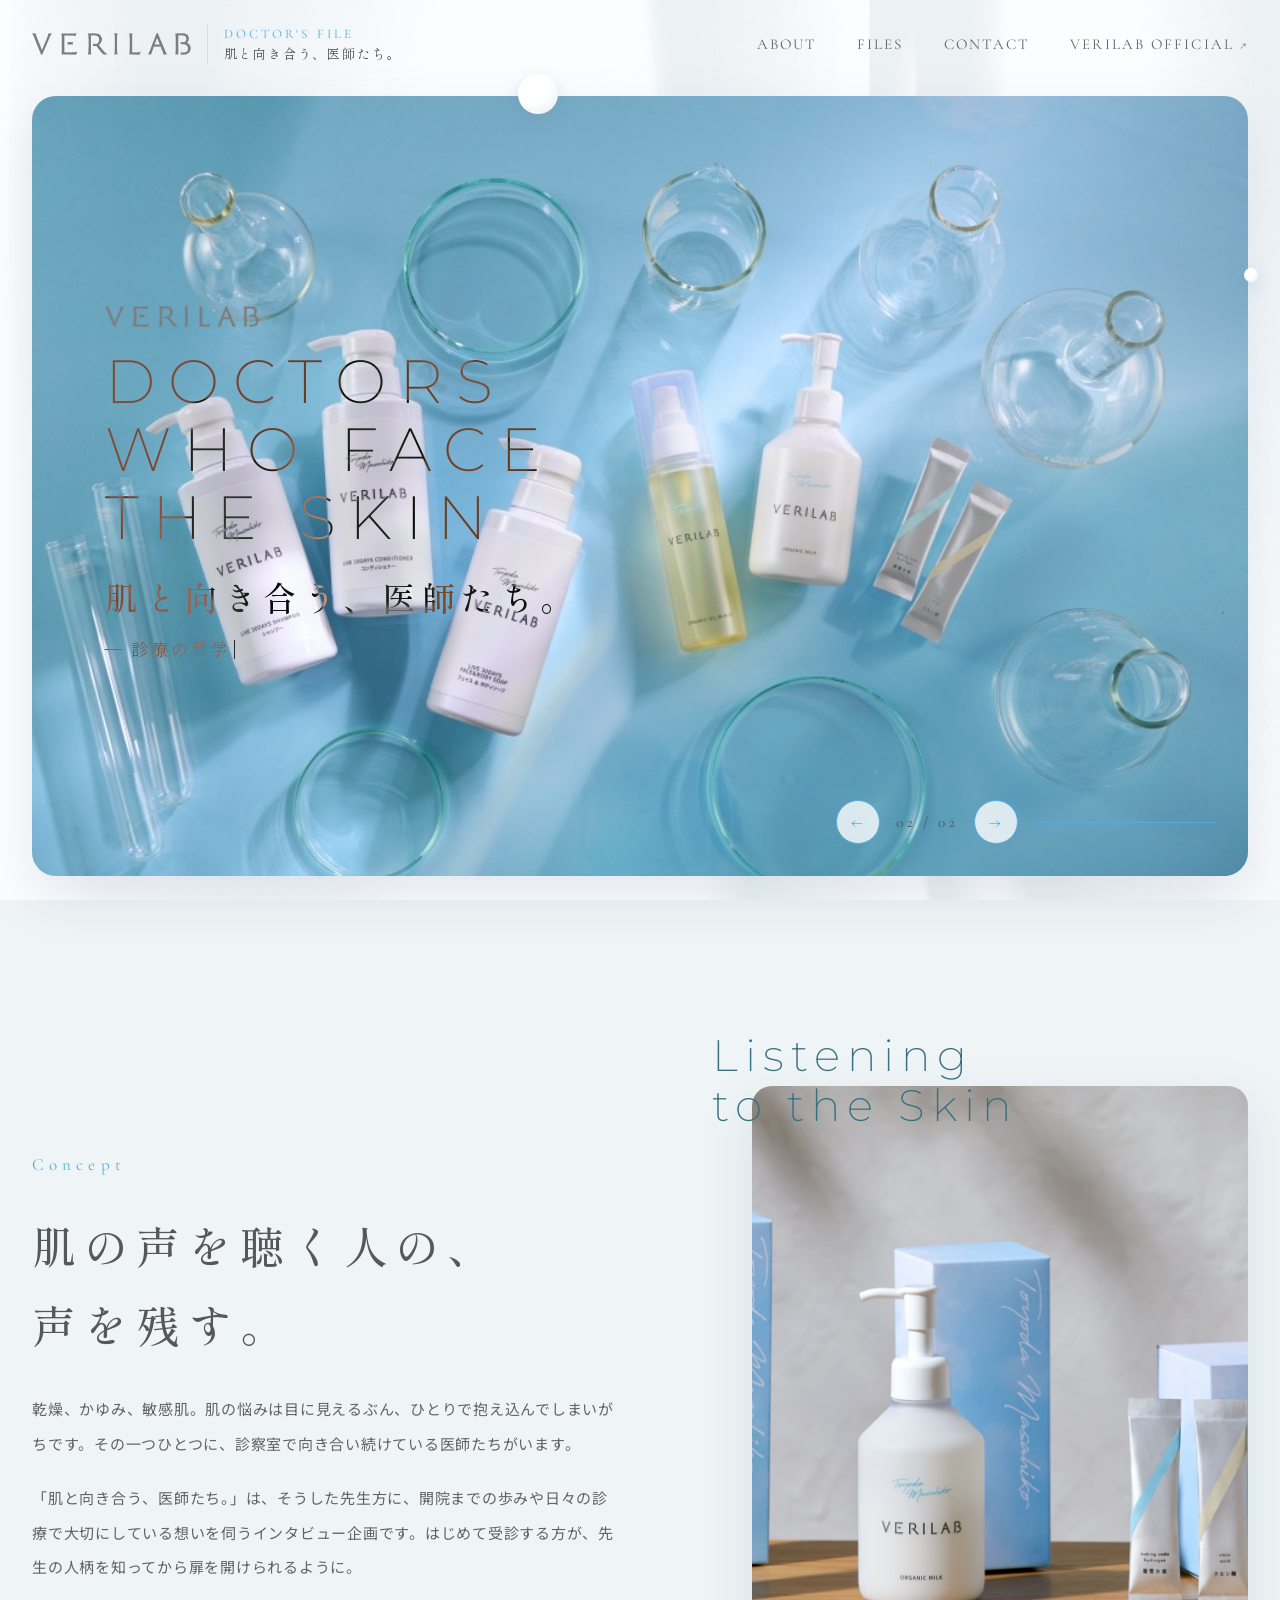
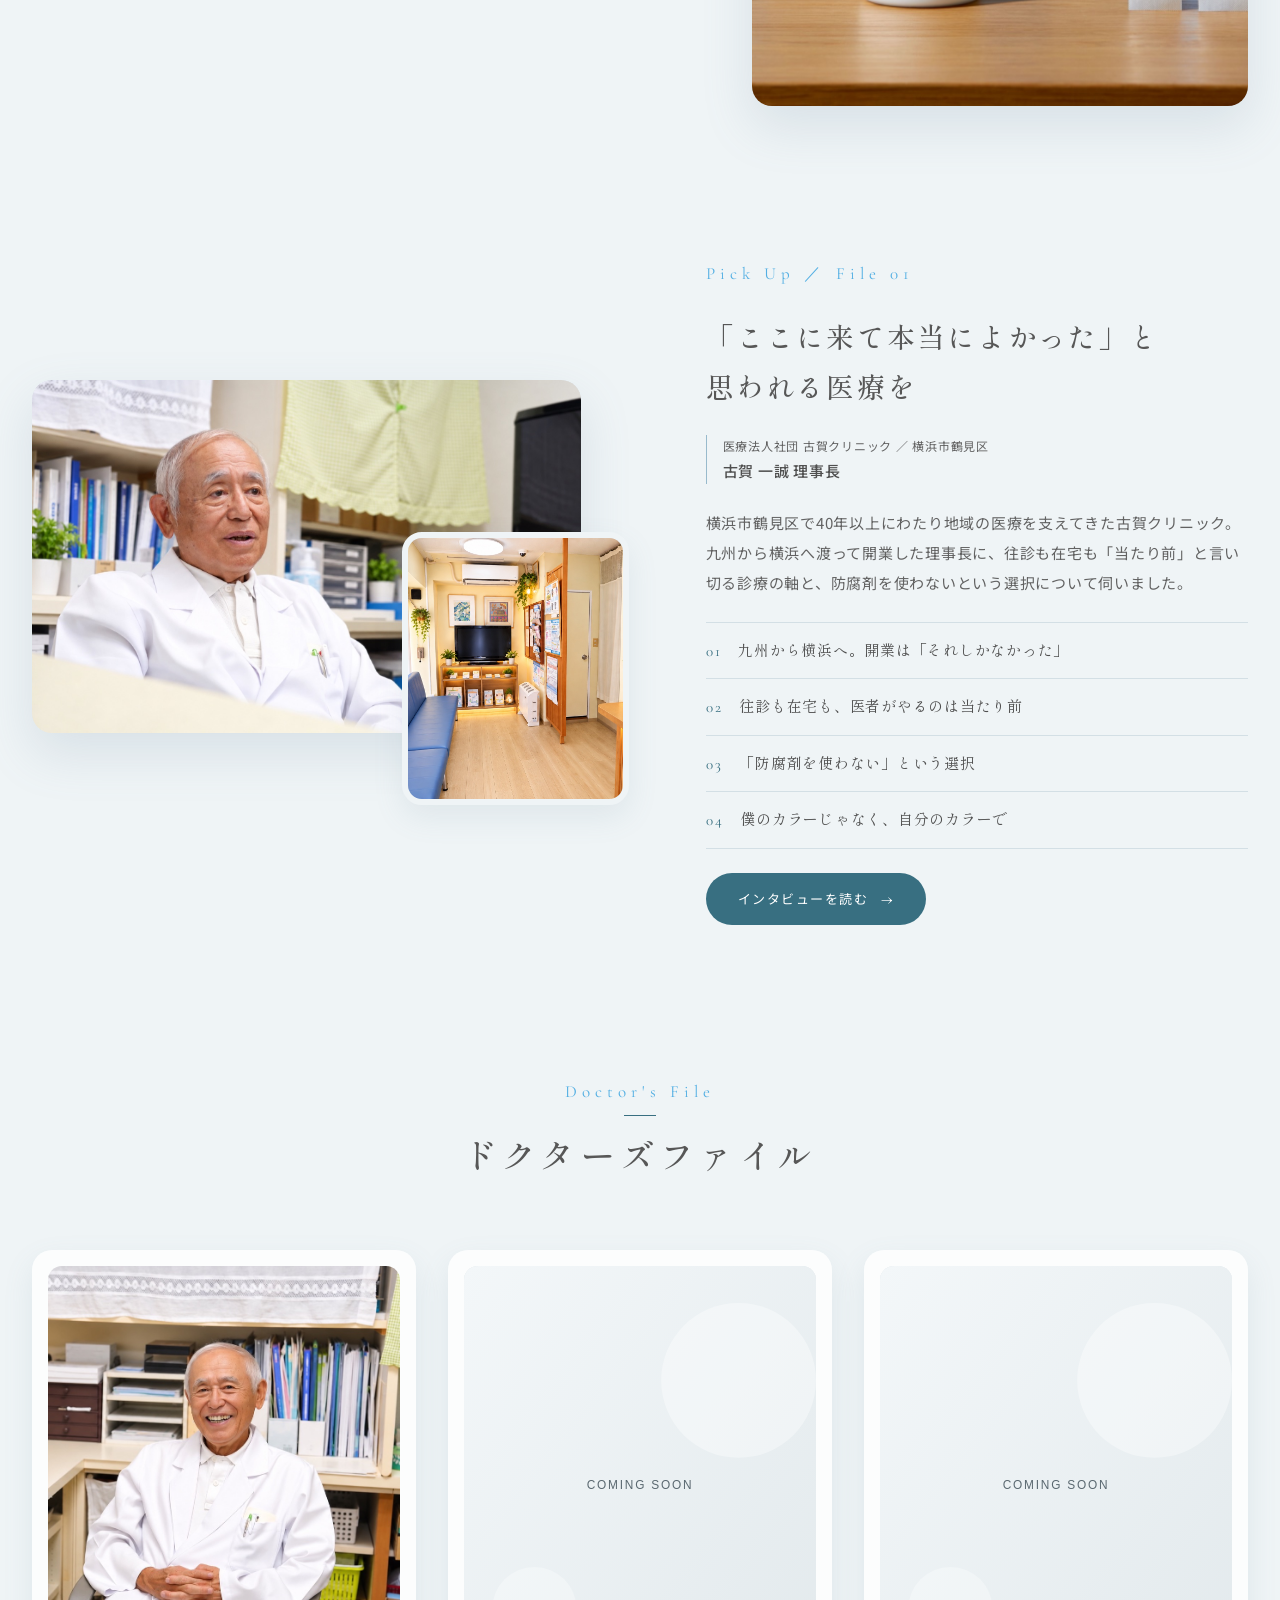
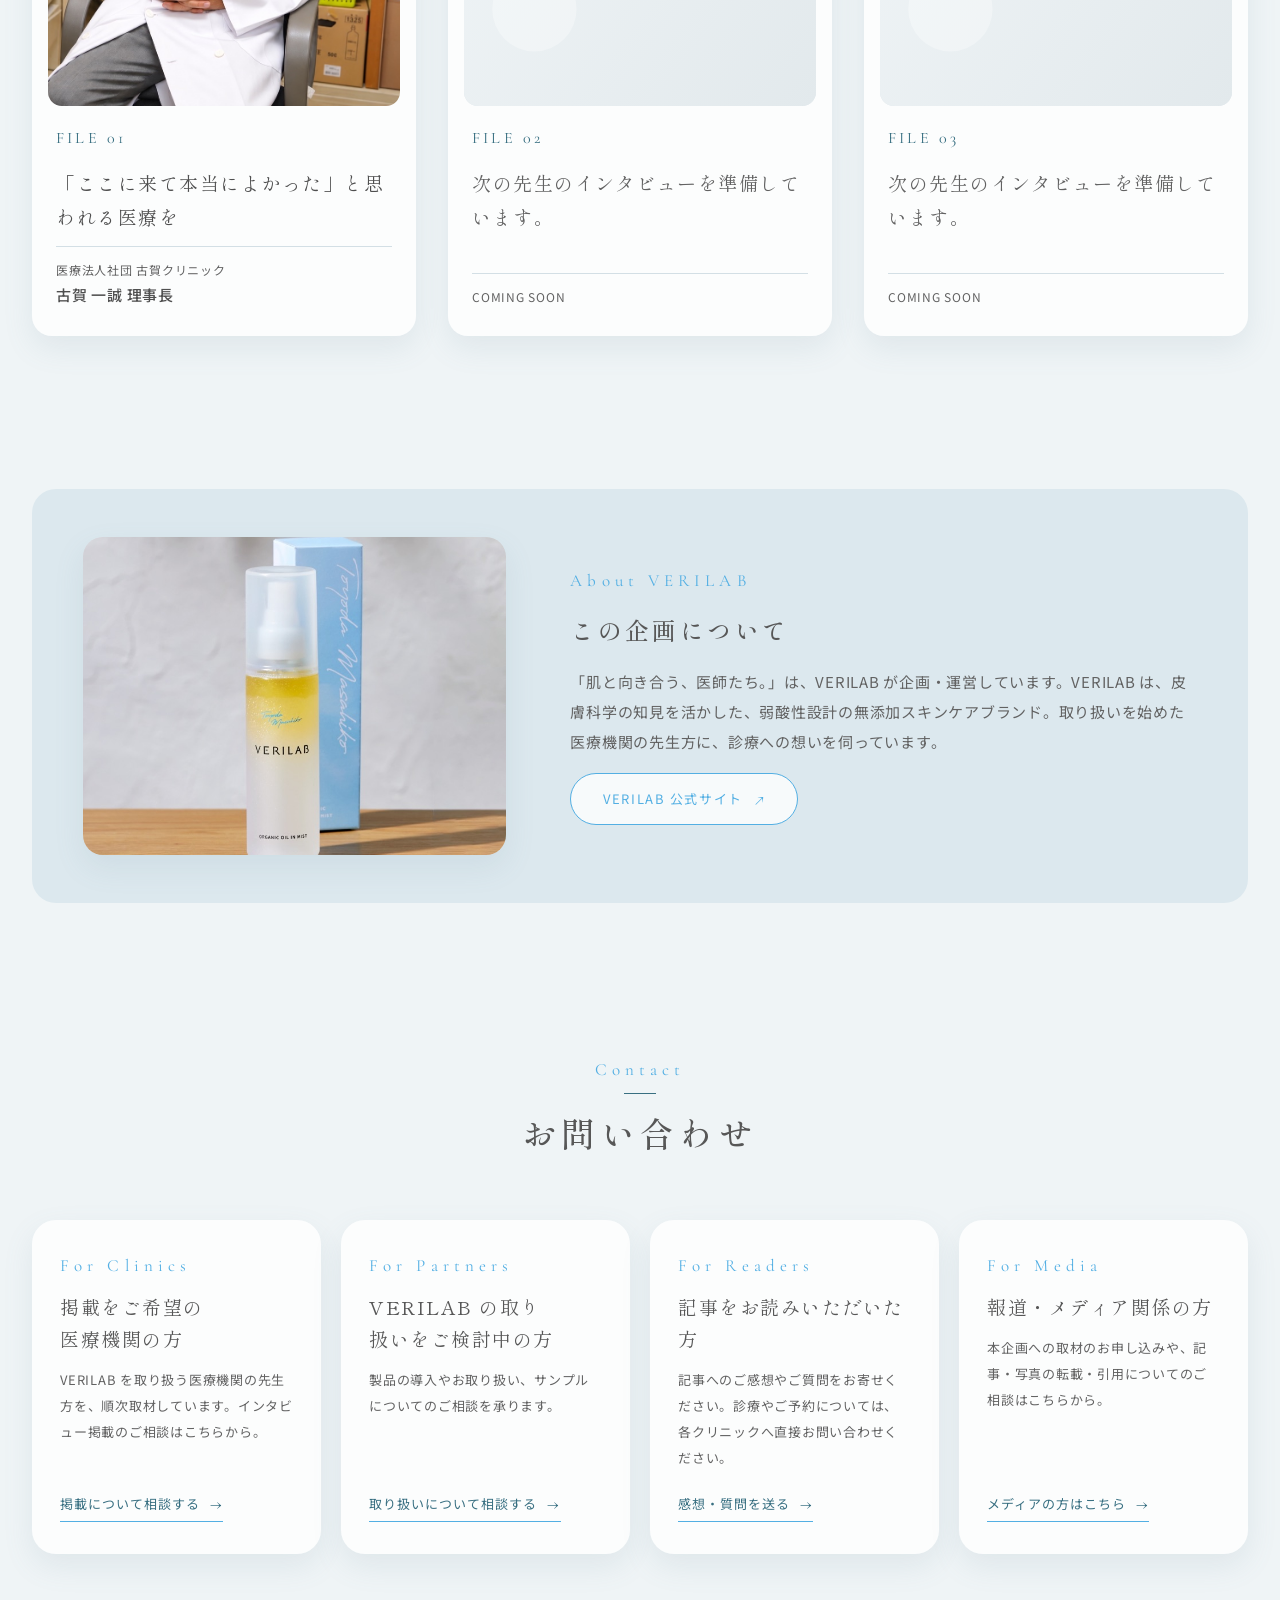
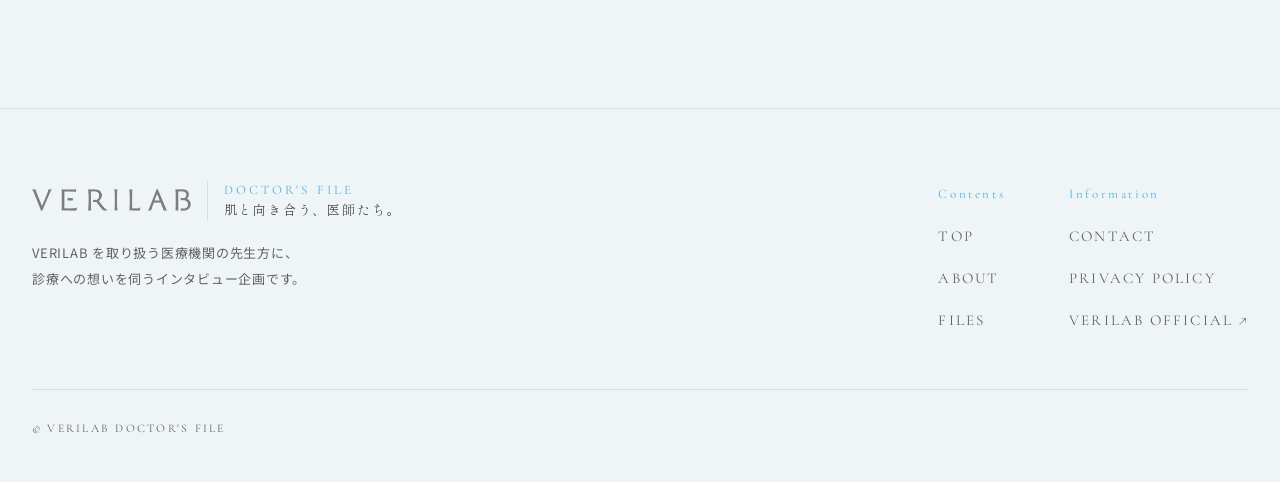
==== commit ea17e365: "お問い合わせを立場別の4窓口に、Conceptを2カラムに変更 - TOP：医療機関（掲載）・取り扱い検討・読者・メディア向けの窓口を追加 - お問い合わせフォーム：種類を追加し、?type= で選択" ====
--- a/index.html
+++ b/index.html
@@ -100,16 +100,21 @@
 
   <!-- concept -->
   <section class="concept" id="about" aria-labelledby="concept-title">
-    <div class="container container--mid concept__inner reveal">
-      <span class="label-en label-en--line">Concept</span>
-      <h2 class="concept__title" id="concept-title">肌の声を聴く人の、<br>声を残す。</h2>
-      <div class="concept__body">
-        <p>乾燥、かゆみ、敏感肌。肌の悩みは目に見えるぶん、<br class="br-pc">ひとりで抱え込んでしまいがちです。<br class="br-pc">その一つひとつに、診察室で向き合い続けている医師たちがいます。</p>
-        <p>「肌と向き合う、医師たち。」は、そうした先生方に、<br class="br-pc">開院までの歩みや日々の診療で大切にしている想いを伺うインタビュー企画です。<br class="br-pc">はじめて受診する方が、先生の人柄を知ってから扉を開けられるように。</p>
-      </div>
-    </div>
-    <div class="concept__photo reveal">
-      <img src="assets/img/verilab/lineup-wood.jpg" alt="VERILAB の製品" width="2400" height="1256" loading="lazy">
+    <div class="container concept__inner">
+      <div class="concept__text reveal">
+        <span class="label-en">Concept</span>
+        <h2 class="concept__title" id="concept-title">肌の声を聴く人の、<br>声を残す。</h2>
+        <div class="concept__body">
+          <p>乾燥、かゆみ、敏感肌。肌の悩みは目に見えるぶん、ひとりで抱え込んでしまいがちです。その一つひとつに、診察室で向き合い続けている医師たちがいます。</p>
+          <p>「肌と向き合う、医師たち。」は、そうした先生方に、開院までの歩みや日々の診療で大切にしている想いを伺うインタビュー企画です。はじめて受診する方が、先生の人柄を知ってから扉を開けられるように。</p>
+        </div>
+      </div>
+      <div class="concept__media reveal reveal--d1">
+        <span class="concept__en" aria-hidden="true">Listening<br>to the Skin</span>
+        <div class="photo photo--float concept__photo">
+          <img src="assets/img/verilab/lineup-wood.jpg" alt="VERILAB の製品" width="2400" height="1256" loading="lazy">
+        </div>
+      </div>
     </div>
   </section>
 
@@ -206,8 +211,8 @@
     </div>
   </section>
 
-  <!-- info：企画について／掲載のご相談 -->
-  <section class="info" aria-label="企画について・掲載のご相談">
+  <!-- info：企画について -->
+  <section class="info" aria-label="企画について">
     <div class="container info__grid">
       <div class="info-card info-card--brand reveal" id="brand">
         <div class="photo info-card__photo">
@@ -220,16 +225,50 @@
           <a class="btn-pill btn-pill--ghost" href="https://verilab.jp/" target="_blank" rel="noopener">VERILAB 公式サイト<span class="btn-pill__arrow" aria-hidden="true">↗</span></a>
         </div>
       </div>
-
-      <div class="info-card info-card--contact reveal reveal--d1">
-        <span class="drop drop--m" aria-hidden="true"></span>
-        <div class="info-card__body">
-          <span class="label-en">For Clinics</span>
-          <h2 class="info-card__title">掲載をご希望の医療機関の方へ</h2>
-          <p class="info-card__text">VERILAB を取り扱う医療機関の先生方を、順次取材しています。取材・掲載のご相談は、お問い合わせフォームからお送りください。</p>
-        </div>
-        <a class="btn-pill info-card__action" href="contact/index.html">お問い合わせ<span class="btn-pill__arrow" aria-hidden="true">→</span></a>
-      </div>
+    </div>
+  </section>
+
+  <!-- contact：立場ごとのお問い合わせ窓口 -->
+  <section class="contact-guide" id="contact" aria-labelledby="contact-guide-title">
+    <div class="container">
+      <div class="section-head section-head--center reveal">
+        <span class="label-en label-en--line">Contact</span>
+        <h2 class="section-head__title" id="contact-guide-title">お問い合わせ</h2>
+      </div>
+      <ul class="contact-guide__grid">
+        <li class="reveal">
+          <a class="contact-guide__card" href="contact/index.html?type=listing">
+            <span class="label-en">For Clinics</span>
+            <span class="contact-guide__title">掲載をご希望の医療機関の方</span>
+            <span class="contact-guide__text">VERILAB を取り扱う医療機関の先生方を、順次取材しています。インタビュー掲載のご相談はこちらから。</span>
+            <span class="contact-guide__more">掲載について相談する<span class="btn-pill__arrow" aria-hidden="true">→</span></span>
+          </a>
+        </li>
+        <li class="reveal reveal--d1">
+          <a class="contact-guide__card" href="contact/index.html?type=product">
+            <span class="label-en">For Partners</span>
+            <span class="contact-guide__title">VERILAB の取り扱いをご検討中の方</span>
+            <span class="contact-guide__text">製品の導入やお取り扱い、サンプルについてのご相談を承ります。</span>
+            <span class="contact-guide__more">取り扱いについて相談する<span class="btn-pill__arrow" aria-hidden="true">→</span></span>
+          </a>
+        </li>
+        <li class="reveal">
+          <a class="contact-guide__card" href="contact/index.html?type=article">
+            <span class="label-en">For Readers</span>
+            <span class="contact-guide__title">記事をお読みいただいた方</span>
+            <span class="contact-guide__text">記事へのご感想やご質問をお寄せください。診療やご予約については、各クリニックへ直接お問い合わせください。</span>
+            <span class="contact-guide__more">感想・質問を送る<span class="btn-pill__arrow" aria-hidden="true">→</span></span>
+          </a>
+        </li>
+        <li class="reveal reveal--d1">
+          <a class="contact-guide__card" href="contact/index.html?type=media">
+            <span class="label-en">For Media</span>
+            <span class="contact-guide__title">報道・メディア関係の方</span>
+            <span class="contact-guide__text">本企画への取材のお申し込みや、記事・写真の転載・引用についてのご相談はこちらから。</span>
+            <span class="contact-guide__more">メディアの方はこちら<span class="btn-pill__arrow" aria-hidden="true">→</span></span>
+          </a>
+        </li>
+      </ul>
     </div>
   </section>
 
--- a/assets/css/top.css
+++ b/assets/css/top.css
@@ -7,7 +7,8 @@
 .concept,
 .files,
 .pickup,
-.info {
+.info,
+.contact-guide {
   padding-bottom: clamp(96px, 12vw, 160px);
 }
 
@@ -302,13 +303,19 @@
   }
 }
 
-/* ---------- concept ---------- */
+/* ---------- concept（左に文章、右に縦長の製品写真） ---------- */
 .concept__inner {
-  display: flex;
-  flex-direction: column;
+  display: grid;
+  grid-template-columns: minmax(0, 1.1fr) minmax(0, 1fr);
   align-items: center;
-  gap: 32px;
-  text-align: center;
+  gap: clamp(40px, 7vw, 112px);
+}
+
+.concept__text {
+  display: flex;
+  flex-direction: column;
+  align-items: flex-start;
+  gap: 28px;
 }
 
 .concept__title {
@@ -324,24 +331,46 @@
   line-height: 2.3;
 }
 
-@media (max-width: 767px) {
-  .concept__body {
-    text-align: left;
-  }
+.concept__media {
+  position: relative;
+  padding: 56px 0 0 40px;
+}
+
+/* 写真の左上にかかる細い英字 */
+.concept__en {
+  position: absolute;
+  top: 0;
+  left: 0;
+  z-index: 1;
+  font-family: var(--f-hero);
+  font-size: clamp(1.75rem, 1rem + 2.2vw, 3rem);
+  font-weight: 200;
+  line-height: 1.15;
+  letter-spacing: 0.16em;
+  color: var(--c-accent);
 }
 
 .concept__photo {
-  height: clamp(220px, 30vw, 420px);
-  margin-top: clamp(64px, 8vw, 104px);
-  overflow: hidden;
-  background: var(--c-ph);
+  aspect-ratio: 4 / 5;
+  max-width: 100%;
 }
 
 .concept__photo img {
-  width: 100%;
-  height: 100%;
-  object-fit: cover;
-  object-position: center 70%;
+  object-position: 50% center;
+}
+
+@media (max-width: 899px) {
+  .concept__inner {
+    grid-template-columns: minmax(0, 1fr);
+  }
+
+  .concept__media {
+    padding: 40px 0 0 24px;
+  }
+
+  .concept__photo {
+    aspect-ratio: 4 / 3;
+  }
 }
 
 /* ---------- files ---------- */
@@ -445,8 +474,7 @@
   }
 }
 
-/* ---------- info（企画について／掲載のご相談） ---------- */
-/* 2 枚を縦に積み、どちらも横長のカードにして余白を出さない */
+/* ---------- info（企画について） ---------- */
 .info__grid {
   display: flex;
   flex-direction: column;
@@ -466,16 +494,6 @@
   background: var(--c-blue-pale);
 }
 
-.info-card--contact {
-  background: var(--c-surface);
-  box-shadow: var(--shadow-soft);
-}
-
-.info-card .drop--m {
-  top: -14px;
-  right: 48px;
-}
-
 .info-card__photo {
   flex: 0 0 38%;
   aspect-ratio: 4 / 3;
@@ -495,10 +513,6 @@
   font-size: 1.5rem;
   line-height: 1.7;
   letter-spacing: 0.14em;
-}
-
-.info-card__action {
-  flex: none;
 }
 
 @media (max-width: 767px) {
@@ -513,3 +527,60 @@
     width: 100%;
   }
 }
+
+/* ---------- contact（立場ごとのお問い合わせ窓口） ---------- */
+.contact-guide .section-head {
+  margin-bottom: 56px;
+}
+
+.contact-guide__grid {
+  display: grid;
+  grid-template-columns: repeat(auto-fit, minmax(min(260px, 100%), 1fr));
+  gap: 20px;
+}
+
+.contact-guide__card {
+  height: 100%;
+  display: flex;
+  flex-direction: column;
+  align-items: flex-start;
+  gap: 12px;
+  padding: 32px 28px;
+  border-radius: var(--r-l);
+  background: var(--c-surface);
+  box-shadow: var(--shadow-soft);
+  transition: transform 0.5s var(--ease-out), box-shadow 0.5s var(--ease-out);
+}
+
+.contact-guide__card:hover {
+  color: var(--c-text);
+  transform: translateY(-4px);
+  box-shadow: var(--shadow-float);
+}
+
+.contact-guide__title {
+  font-family: var(--f-mincho);
+  font-size: 1.1875rem;
+  line-height: 1.7;
+  letter-spacing: 0.08em;
+  color: var(--c-head);
+  word-break: auto-phrase;
+}
+
+.contact-guide__text {
+  flex: 1 1 auto;
+  font-size: var(--fs-s);
+  line-height: 2;
+}
+
+.contact-guide__more {
+  display: inline-flex;
+  align-items: center;
+  gap: 10px;
+  margin-top: 8px;
+  padding-bottom: 4px;
+  border-bottom: 1px solid var(--c-sky);
+  font-size: var(--fs-s);
+  letter-spacing: 0.08em;
+  color: var(--c-accent);
+}
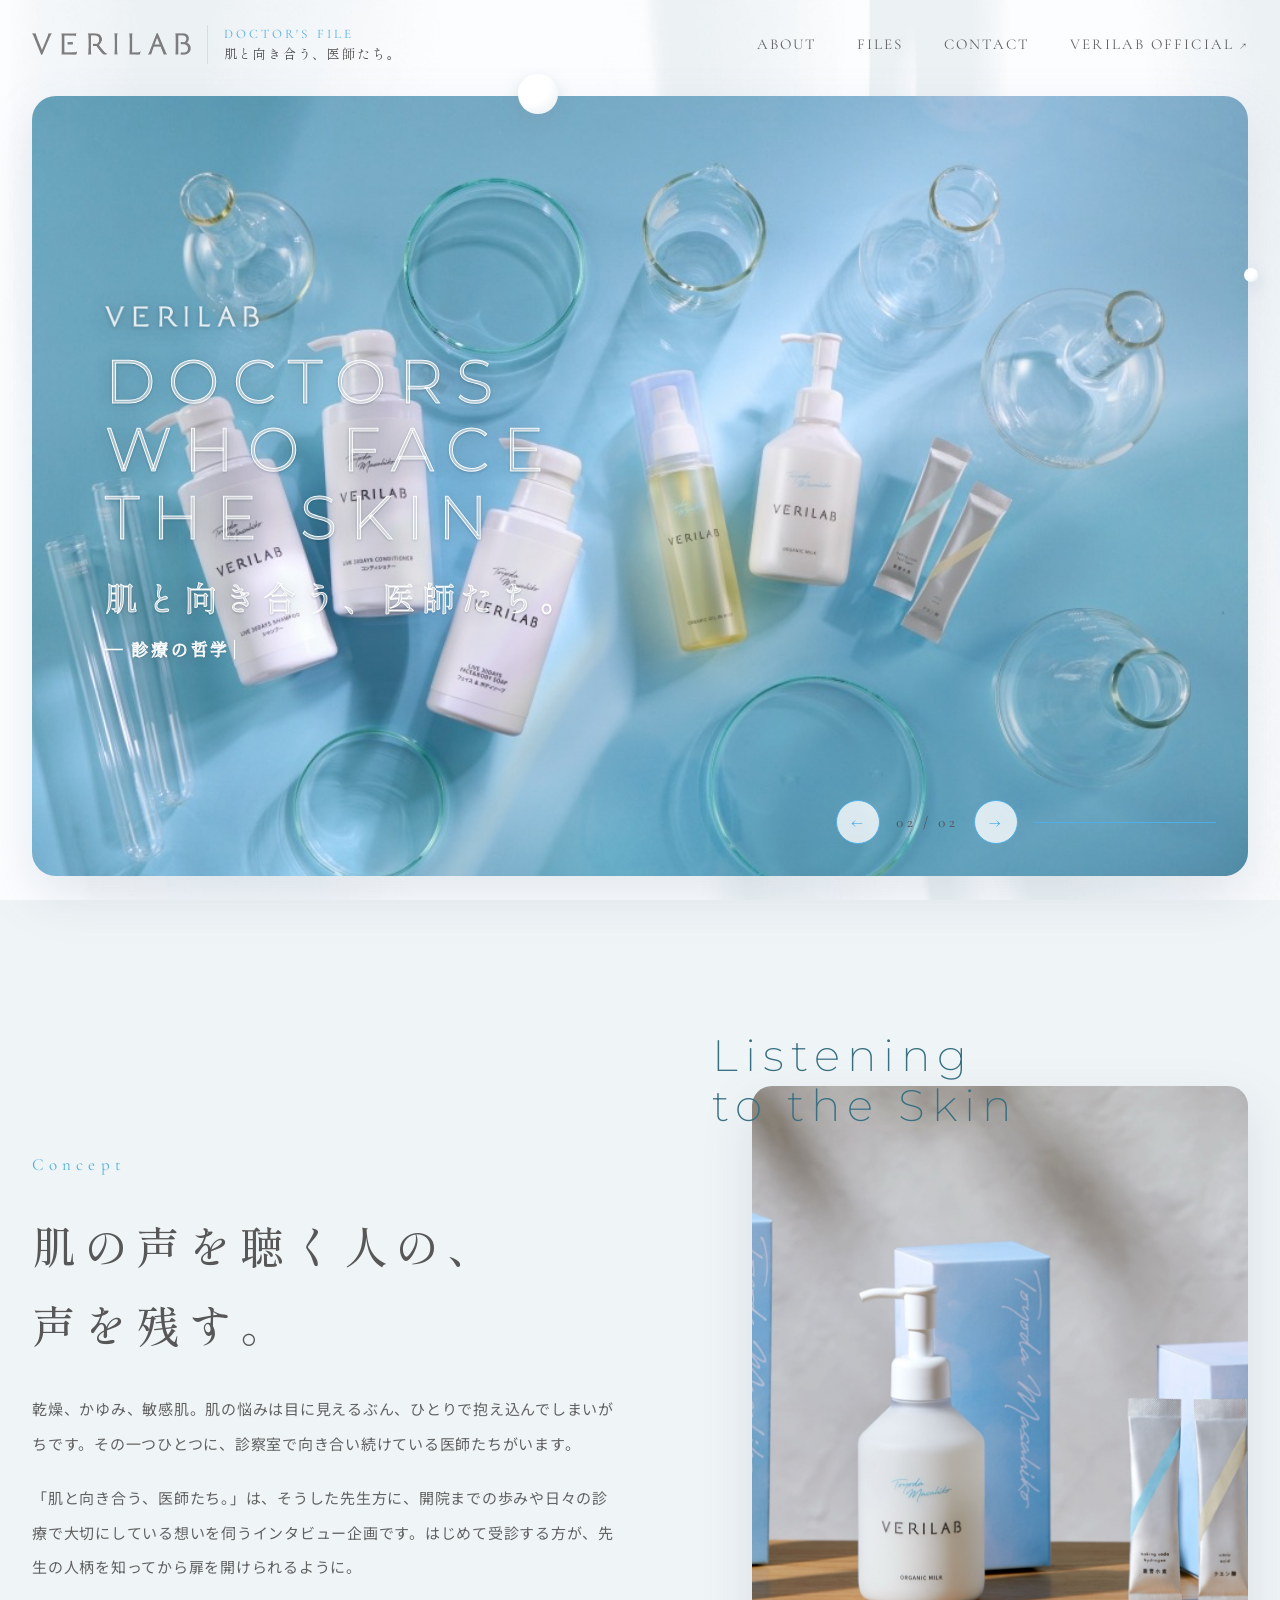
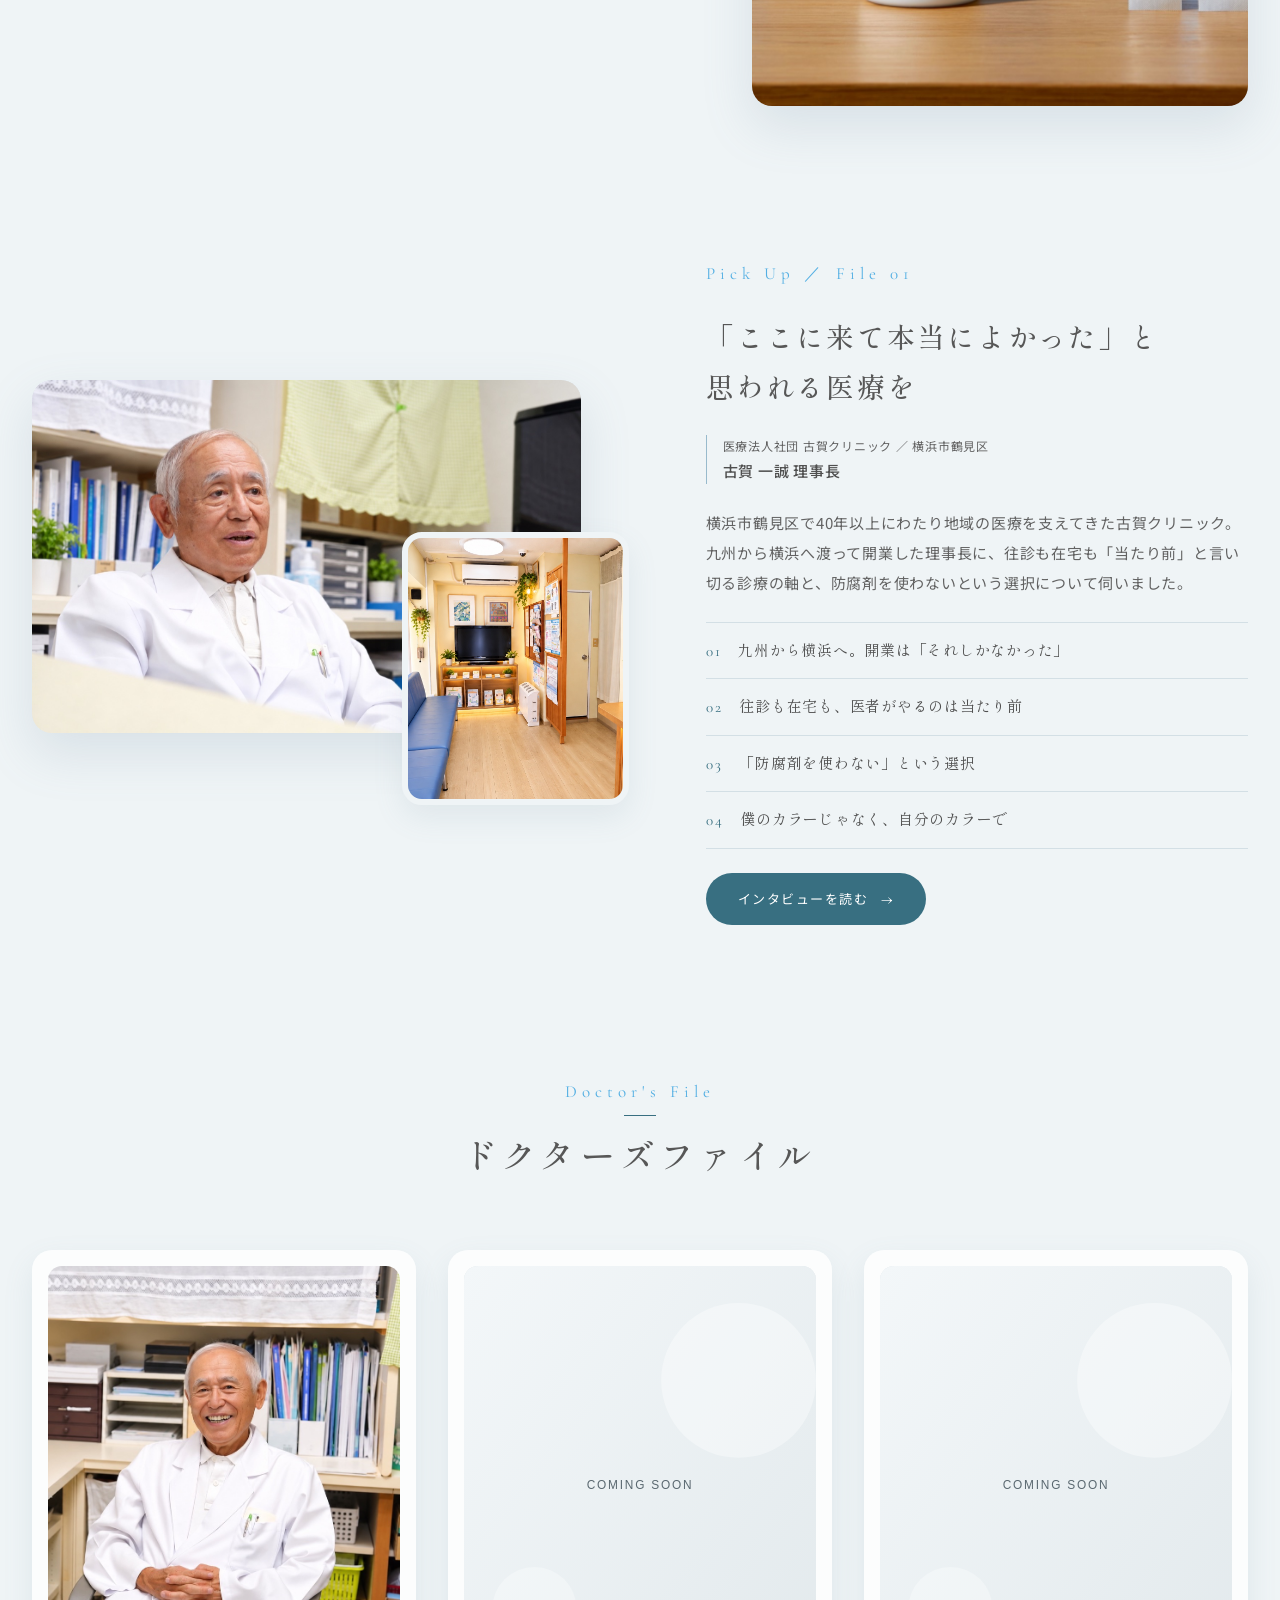
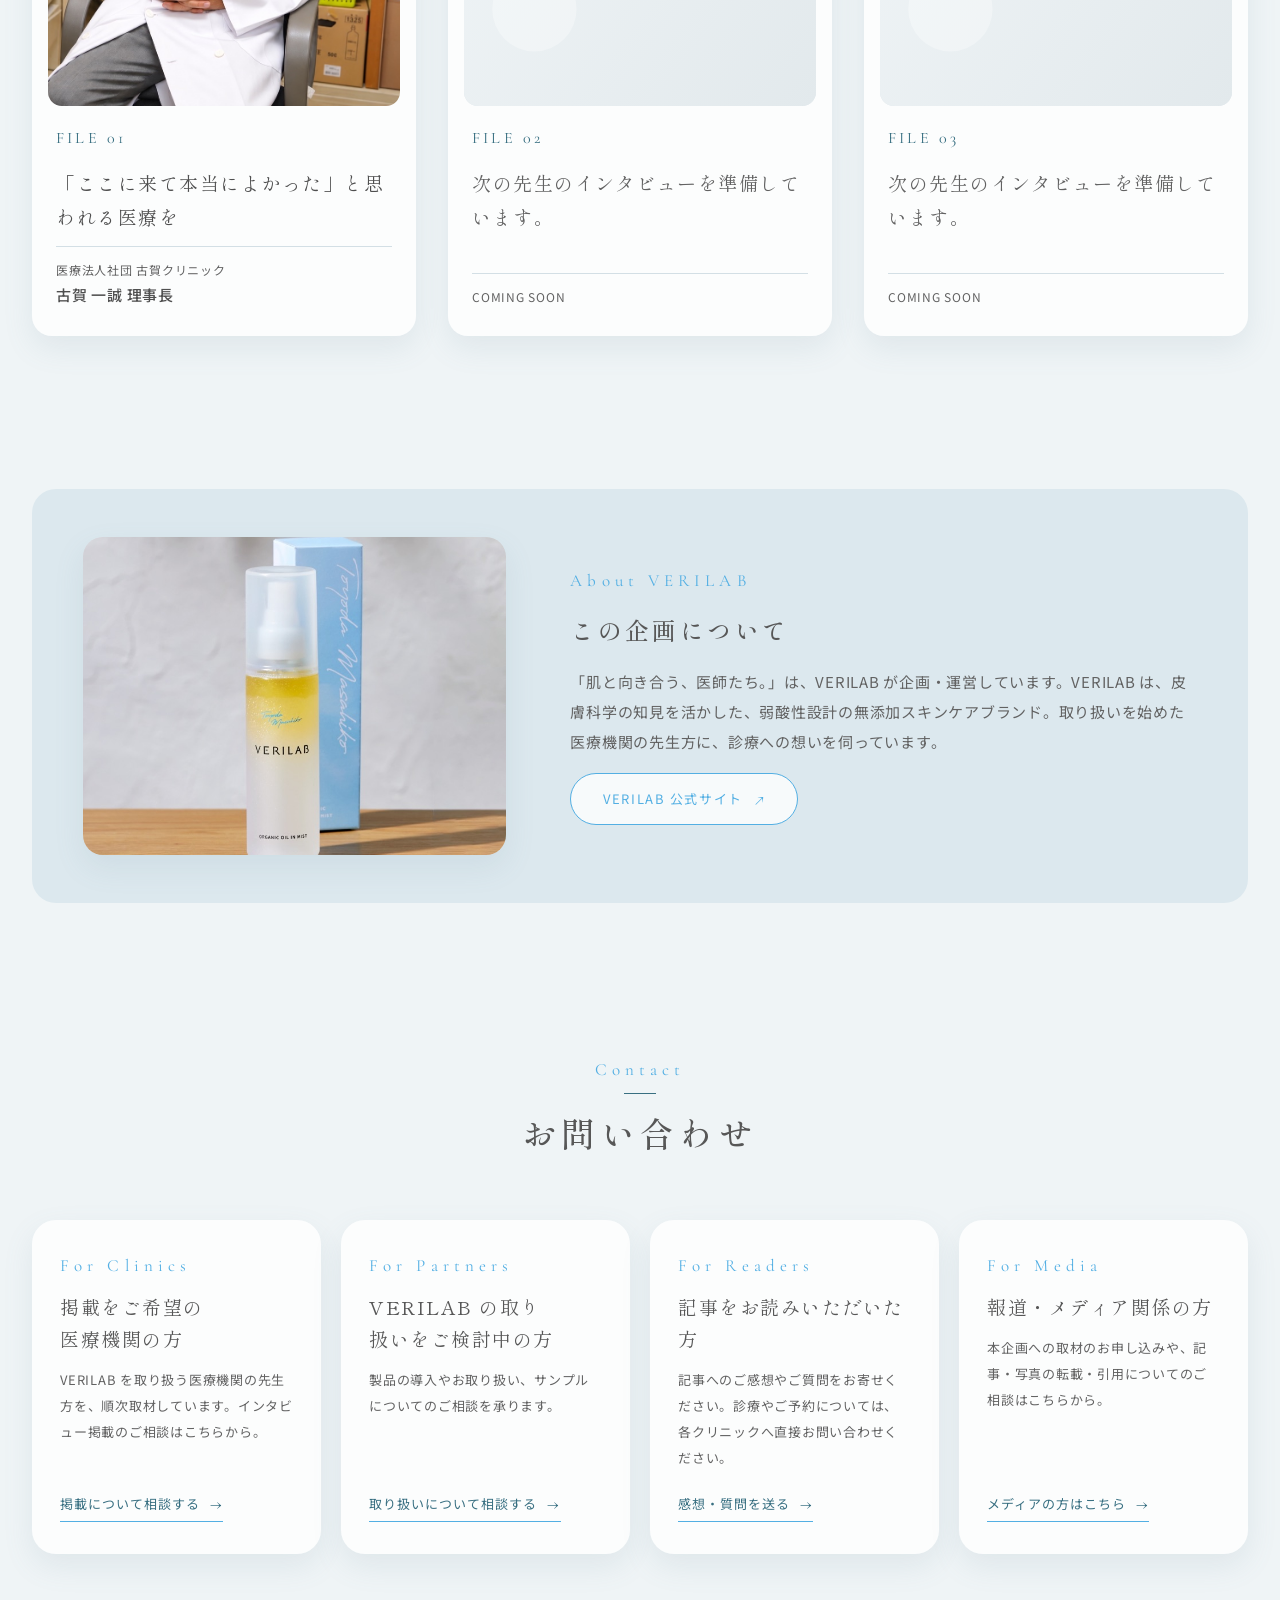
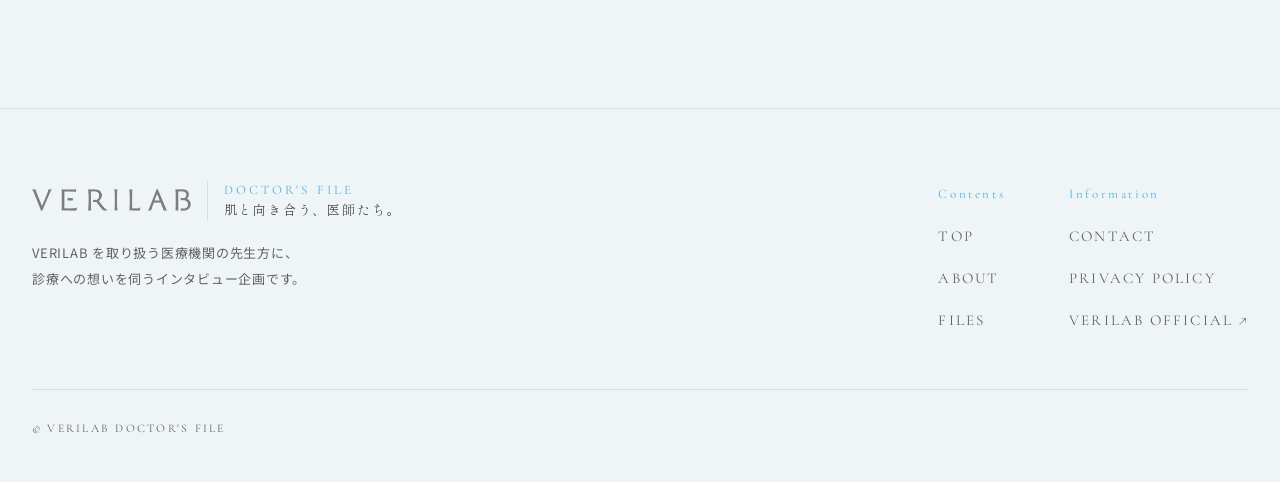
==== commit 8fe34414: "メインビジュアルの文字とロゴを透ける白＋淡いモヤに変更 Co-Authored-By: Claude Opus 5.5 <noreply@anthropic.com>" ====
--- a/index.html
+++ b/index.html
@@ -14,7 +14,7 @@
 <link rel="apple-touch-icon" href="assets/img/common/apple-touch-icon.png">
 <link rel="preconnect" href="https://fonts.googleapis.com">
 <link rel="preconnect" href="https://fonts.gstatic.com" crossorigin>
-<link rel="stylesheet" href="https://fonts.googleapis.com/css2?family=Cormorant+Garamond:ital,wght@0,300;0,400;0,500;1,300;1,400&amp;family=Montserrat:wght@200&amp;family=Noto+Sans+JP:wght@400;500&amp;family=Shippori+Mincho:wght@500&amp;display=swap">
+<link rel="stylesheet" href="https://fonts.googleapis.com/css2?family=Cormorant+Garamond:ital,wght@0,300;0,400;0,500;1,300;1,400&amp;family=Montserrat:wght@300&amp;family=Noto+Sans+JP:wght@400;500&amp;family=Shippori+Mincho:wght@500&amp;display=swap">
 <link rel="stylesheet" href="assets/css/base.css">
 <link rel="stylesheet" href="assets/css/layout.css">
 <link rel="stylesheet" href="assets/css/components.css">
--- a/assets/css/base.css
+++ b/assets/css/base.css
@@ -14,8 +14,10 @@
   --c-bg-header: rgba(239, 244, 246, 0.86);
   --c-bg-menu: rgba(239, 244, 246, 0.96);
   --c-hero-display: #34596A;
-  /* メインビジュアルの英字：写真との差分（difference）で塗る明るい色 */
-  --c-hero-blend: #EAF0F4;
+  /* メインビジュアルのコピー：透ける白（ガラス風）と、輪郭を立てる淡い影 */
+  --c-hero-text: rgba(255, 255, 255, 0.5);
+  --c-hero-edge: rgba(255, 255, 255, 0.95);
+  --c-hero-shadow: rgba(18, 44, 60, 0.32);
   --c-text: #626262;
   --c-text-strong: #4F4F4F;
   --c-head: #575757;
--- a/assets/css/top.css
+++ b/assets/css/top.css
@@ -86,7 +86,7 @@
   color: inherit;
 }
 
-/* 写真の上に重ねるコピー。英字の difference を効かせるため z-index・transform・opacity を付けない */
+/* 写真の上に重ねるコピー */
 .hero__copy {
   position: absolute;
   top: 0;
@@ -104,21 +104,23 @@
 .hero__logo {
   width: clamp(140px, 12vw, 190px);
   height: auto;
-}
-
-/* 細い大きな英字。写真に負けないよう濃い青で塗る */
-/* 細く幅の広い英字。写真の色との差分で塗り、明るい所は濃く・暗い所は淡く自然に色が変わる */
+  /* 灰色のロゴを白に変え、英字と同じ透け感と淡い影をのせる */
+  filter: brightness(0) invert(1) opacity(0.85) drop-shadow(0 2px 10px var(--c-hero-shadow)) drop-shadow(0 1px 2px var(--c-hero-shadow));
+}
+
+/* 細く幅の広い英字。半透明の白に白い縁を付けたガラス風の文字。淡い影で写真から浮かせる */
 .hero-display {
   display: flex;
   flex-direction: column;
   font-family: var(--f-hero);
   font-size: clamp(2.25rem, 0.6rem + 4vw, 4.75rem);
-  font-weight: 200;
+  font-weight: 300;
   line-height: 1.12;
   letter-spacing: 0.22em;
   white-space: nowrap;
-  color: var(--c-hero-blend);
-  mix-blend-mode: difference;
+  color: var(--c-hero-text);
+  -webkit-text-stroke: 1px var(--c-hero-edge);
+  text-shadow: 0 2px 18px var(--c-hero-shadow), 0 1px 3px var(--c-hero-shadow);
 }
 
 /* 1文字ずつ表示（hero.js が .is-on を付ける） */
@@ -135,8 +137,9 @@
   font-size: clamp(1.5rem, 1.1rem + 1.2vw, 2.25rem);
   line-height: 1.6;
   letter-spacing: 0.2em;
-  color: var(--c-hero-blend);
-  mix-blend-mode: difference;
+  color: var(--c-hero-text);
+  -webkit-text-stroke: 1px var(--c-hero-edge);
+  text-shadow: 0 2px 18px var(--c-hero-shadow), 0 1px 3px var(--c-hero-shadow);
 }
 
 .hero__type {
@@ -145,8 +148,9 @@
   font-family: var(--f-mincho);
   font-size: var(--fs-m);
   letter-spacing: 0.16em;
-  color: var(--c-hero-blend);
-  mix-blend-mode: difference;
+  color: var(--c-hero-text);
+  -webkit-text-stroke: 1px var(--c-hero-edge);
+  text-shadow: 0 2px 18px var(--c-hero-shadow), 0 1px 3px var(--c-hero-shadow);
 }
 
 .hero__type-text::before {
@@ -161,7 +165,7 @@
   height: 1.1em;
   margin-left: 4px;
   vertical-align: -0.15em;
-  background: var(--c-hero-blend);
+  background: var(--c-hero-edge);
   animation: blink 1s steps(1) infinite;
 }
 
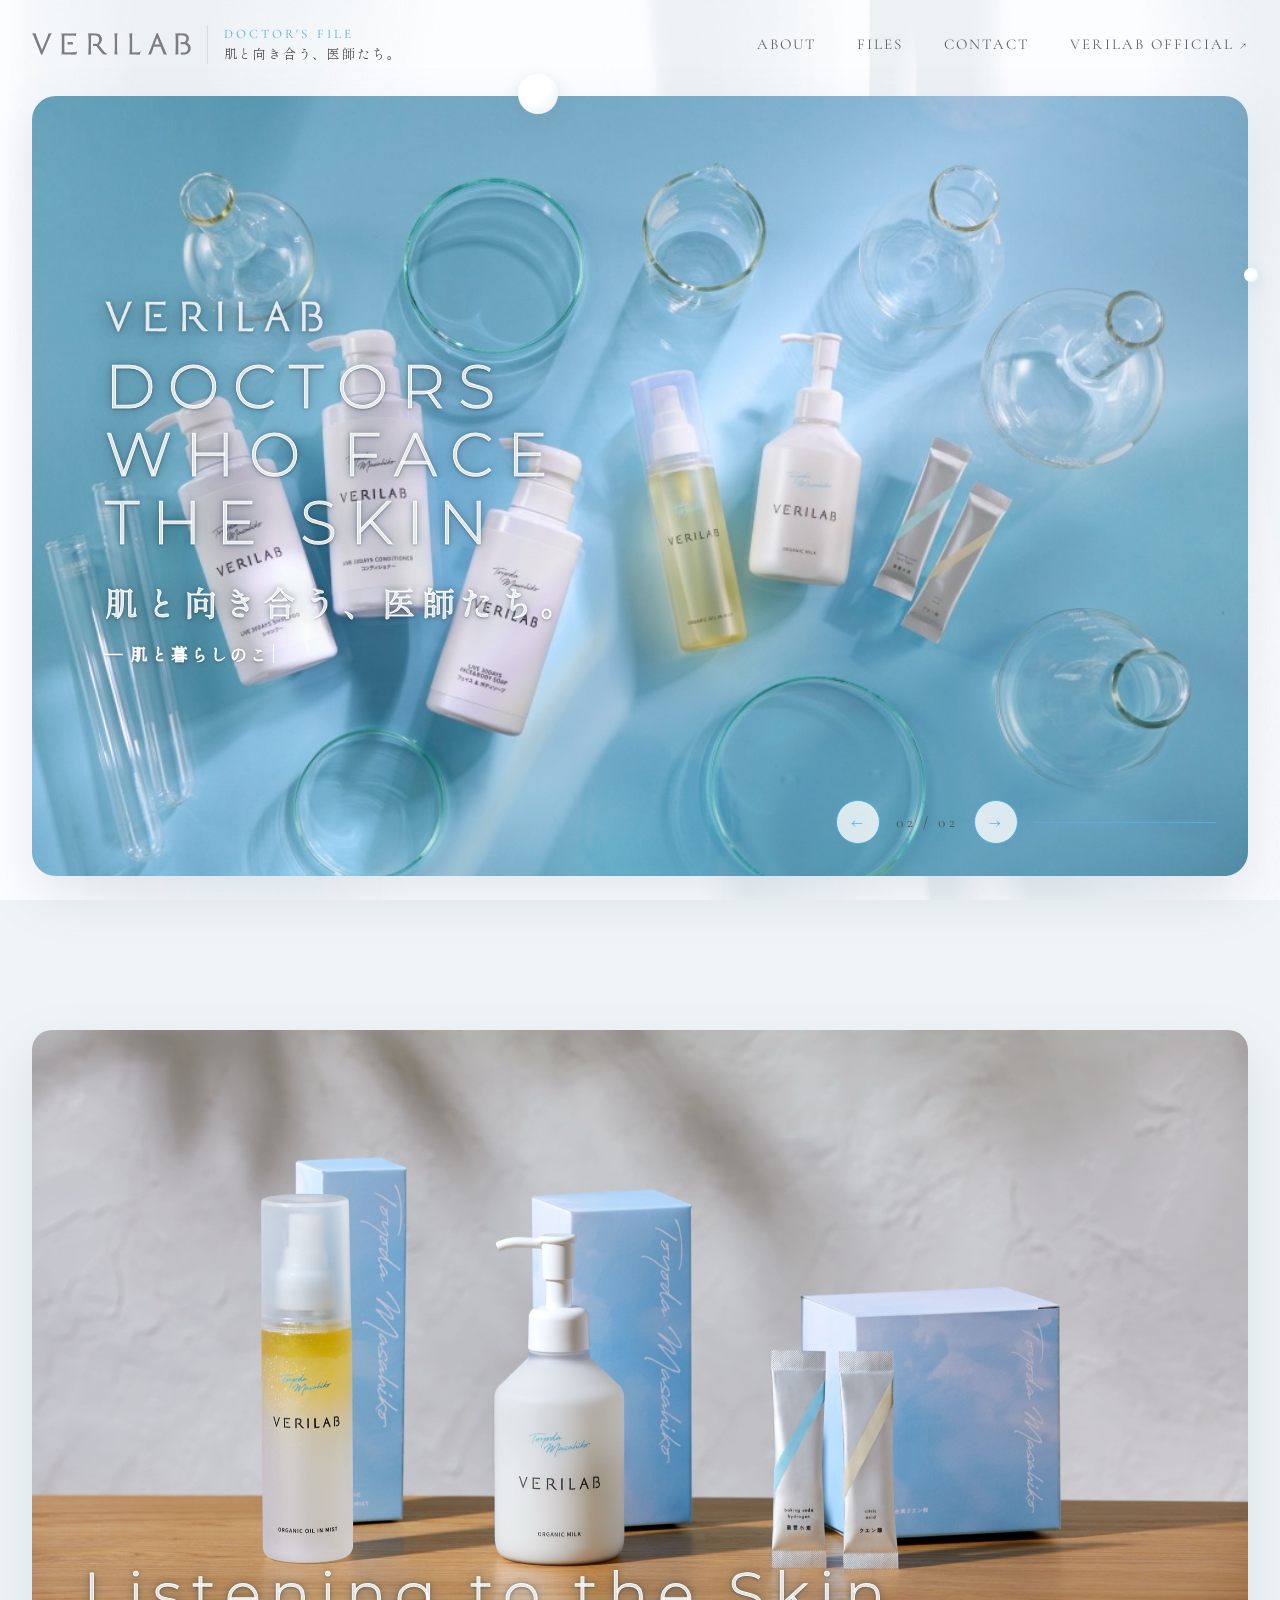
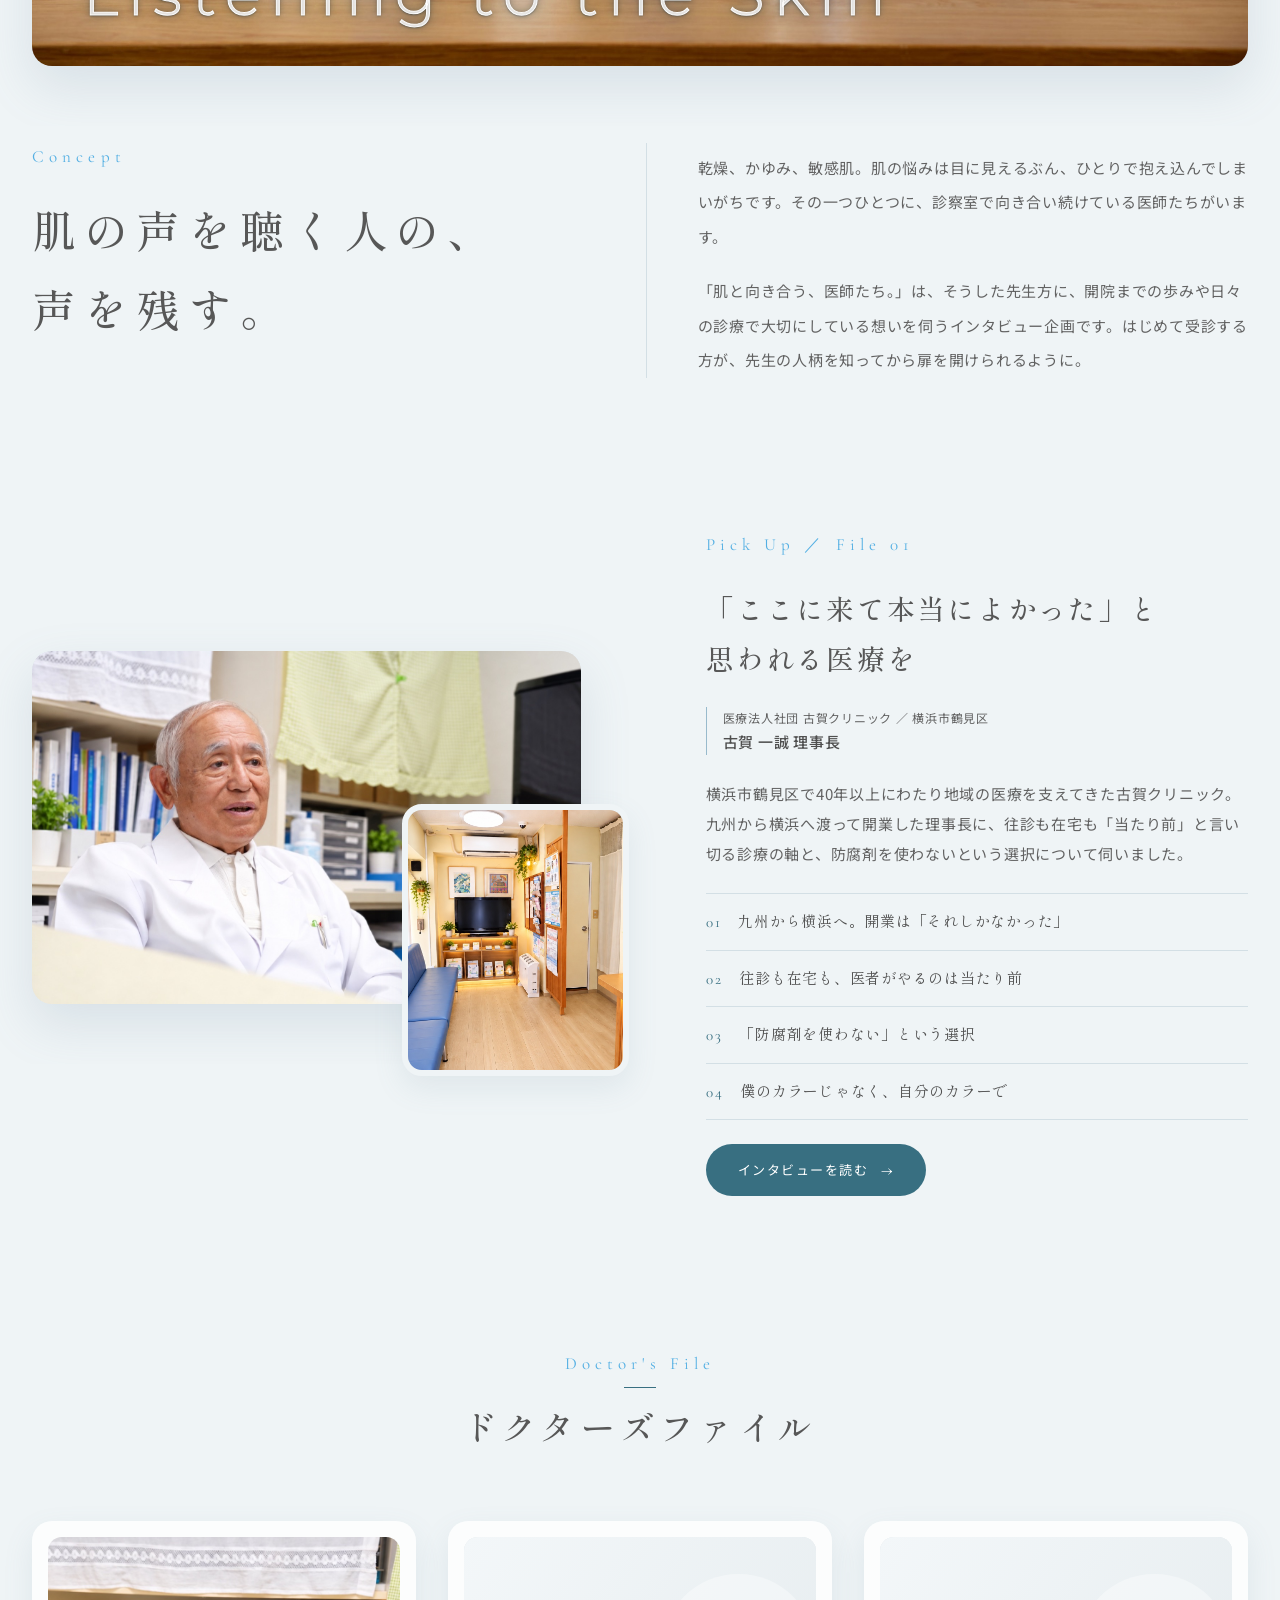
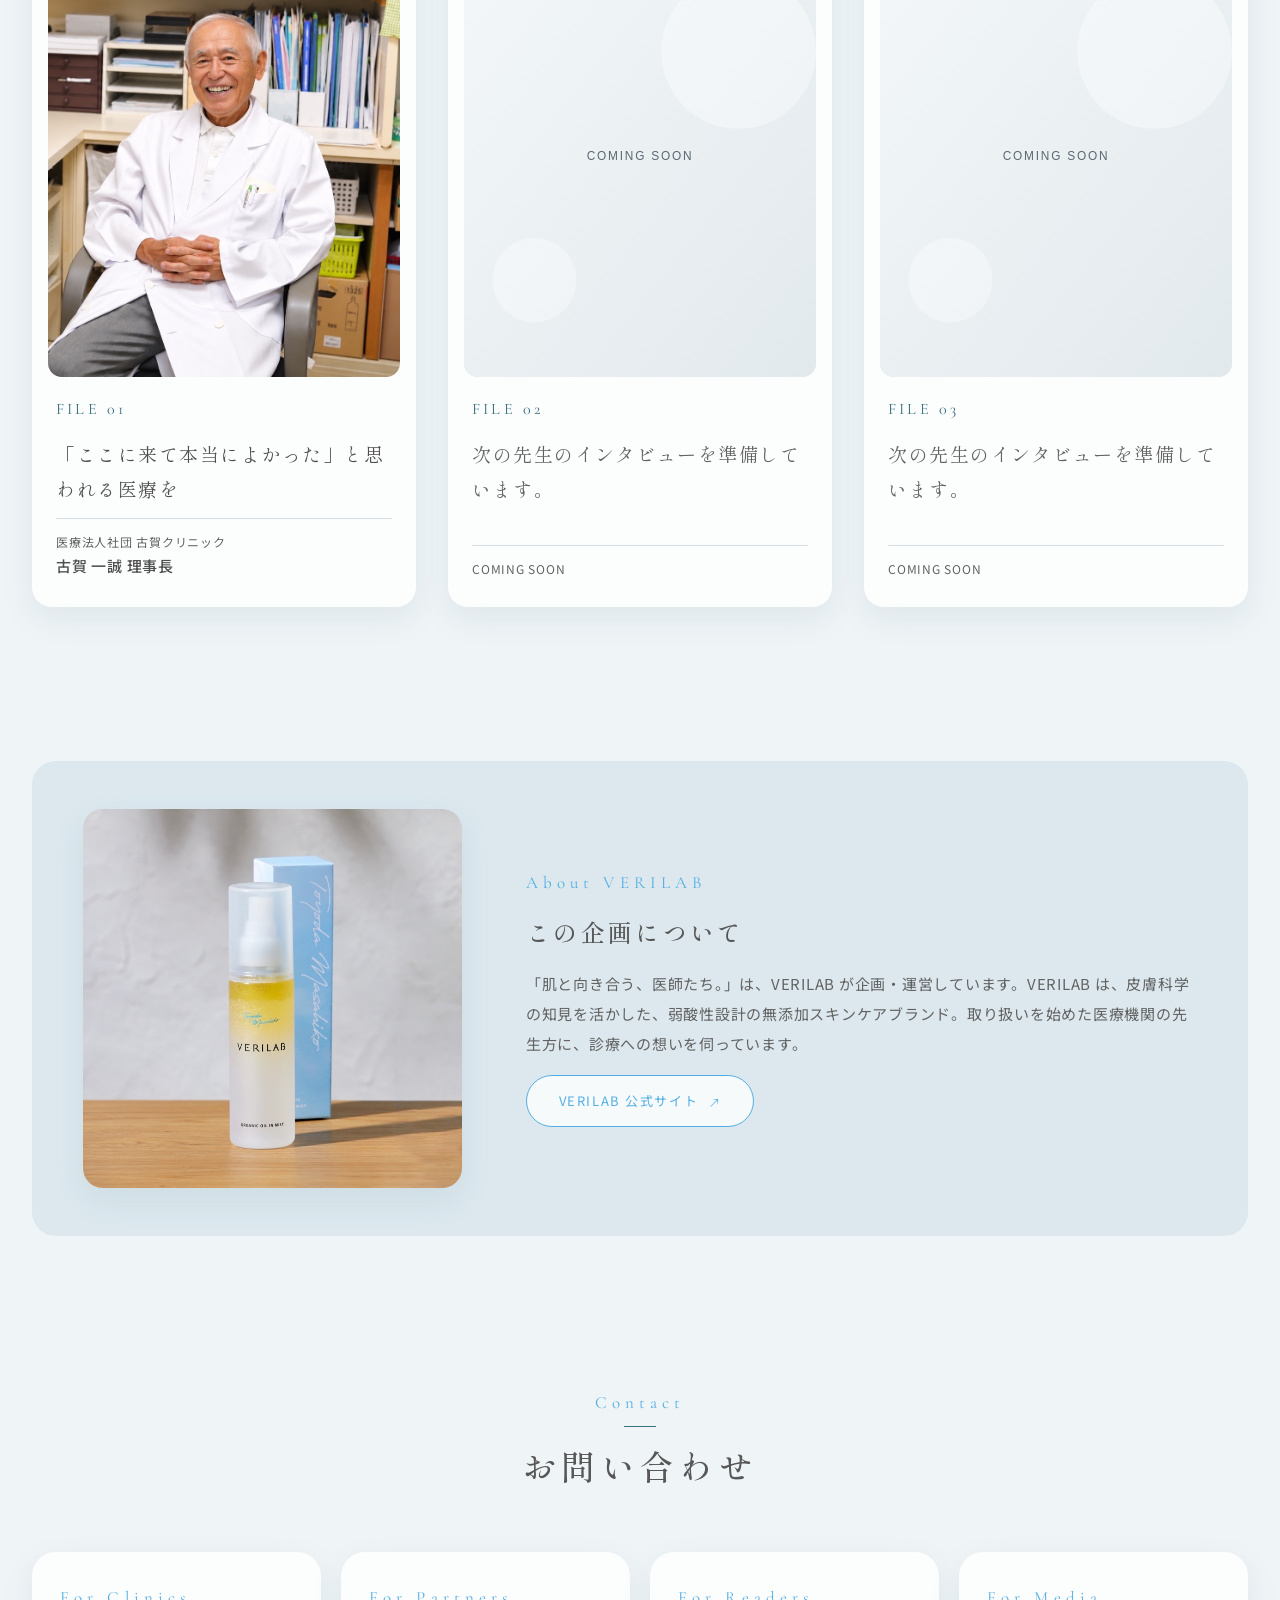
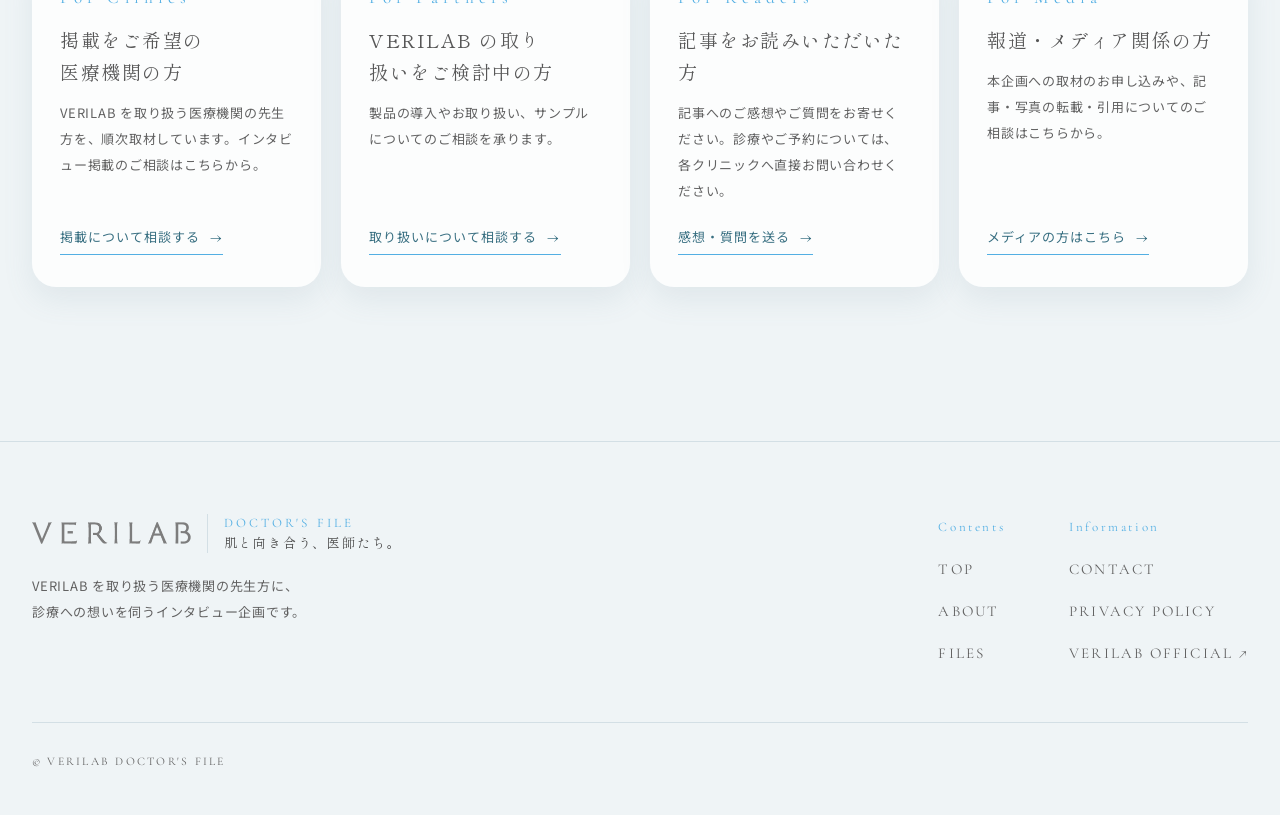
==== commit bdf4aaa0: "Conceptを横いっぱいの写真＋見出し・本文の左右構成に、表示アニメーションを鮮やかに Co-Authored-By: Claude Opus 5.5 <noreply@anthropic.com>" ====
--- a/index.html
+++ b/index.html
@@ -70,7 +70,7 @@
 
 
           <div class="hero__copy">
-            <img class="hero__logo intro intro--d2" src="assets/img/common/logo-verilab.png" alt="VERILAB" width="317" height="44">
+            <span class="hero__logo-wrap intro intro--d2"><img class="hero__logo" src="assets/img/common/logo-verilab.png" alt="VERILAB" width="317" height="44"></span>
             <p class="hero-display" aria-hidden="true" data-letters>
               <span class="hero-display__line">DOCTORS</span>
               <span class="hero-display__line">WHO FACE</span>
@@ -101,18 +101,20 @@
   <!-- concept -->
   <section class="concept" id="about" aria-labelledby="concept-title">
     <div class="container concept__inner">
-      <div class="concept__text reveal">
-        <span class="label-en">Concept</span>
-        <h2 class="concept__title" id="concept-title">肌の声を聴く人の、<br>声を残す。</h2>
+      <div class="concept__media reveal">
+        <div class="photo photo--float concept__photo">
+          <img src="assets/img/verilab/lineup-wood.jpg" alt="VERILAB の製品" width="2400" height="1256" loading="lazy">
+        </div>
+        <span class="concept__en" aria-hidden="true">Listening <br class="br-sp">to the Skin</span>
+      </div>
+      <div class="concept__text reveal reveal--d1">
+        <div class="concept__head">
+          <span class="label-en">Concept</span>
+          <h2 class="concept__title" id="concept-title">肌の声を聴く人の、<br>声を残す。</h2>
+        </div>
         <div class="concept__body">
           <p>乾燥、かゆみ、敏感肌。肌の悩みは目に見えるぶん、ひとりで抱え込んでしまいがちです。その一つひとつに、診察室で向き合い続けている医師たちがいます。</p>
           <p>「肌と向き合う、医師たち。」は、そうした先生方に、開院までの歩みや日々の診療で大切にしている想いを伺うインタビュー企画です。はじめて受診する方が、先生の人柄を知ってから扉を開けられるように。</p>
-        </div>
-      </div>
-      <div class="concept__media reveal reveal--d1">
-        <span class="concept__en" aria-hidden="true">Listening<br>to the Skin</span>
-        <div class="photo photo--float concept__photo">
-          <img src="assets/img/verilab/lineup-wood.jpg" alt="VERILAB の製品" width="2400" height="1256" loading="lazy">
         </div>
       </div>
     </div>
--- a/assets/css/base.css
+++ b/assets/css/base.css
@@ -15,9 +15,9 @@
   --c-bg-menu: rgba(239, 244, 246, 0.96);
   --c-hero-display: #34596A;
   /* メインビジュアルのコピー：透ける白（ガラス風）と、輪郭を立てる淡い影 */
-  --c-hero-text: rgba(255, 255, 255, 0.5);
+  --c-hero-text: rgba(255, 255, 255, 0.82);
   --c-hero-edge: rgba(255, 255, 255, 0.95);
-  --c-hero-shadow: rgba(18, 44, 60, 0.32);
+  --c-hero-shadow: rgba(18, 44, 60, 0.5);
   --c-text: #626262;
   --c-text-strong: #4F4F4F;
   --c-head: #575757;
--- a/assets/css/animation.css
+++ b/assets/css/animation.css
@@ -6,11 +6,13 @@
 @keyframes fadeUp {
   from {
     opacity: 0;
-    transform: translateY(16px);
-  }
-  to {
-    opacity: 1;
-    transform: none;
+    transform: translateY(32px);
+    filter: blur(10px);
+  }
+  to {
+    opacity: 1;
+    transform: none;
+    filter: none;
   }
 }
 
@@ -99,15 +101,48 @@
 }
 
 /* ---------- スクロールで表示（JS 有効時のみ隠す） ---------- */
+/* ぼかしの中から浮き上がるように出す */
 .js-reveal .reveal {
   opacity: 0;
-  transform: translateY(24px);
-  transition: opacity 1.2s var(--ease-out), transform 1.2s var(--ease-out);
+  transform: translateY(48px);
+  filter: blur(12px);
+  transition: opacity 1.2s var(--ease-out), transform 1.4s var(--ease-out), filter 1.2s var(--ease-out);
 }
 
 .js-reveal .reveal.is-visible {
   opacity: 1;
   transform: none;
+  filter: none;
+}
+
+/* 写真は下から幕が上がるように現れ、同時に寄りから引いていく */
+.js-reveal .reveal .photo {
+  clip-path: inset(100% -60px -60px -60px);
+  transition: clip-path 1.4s var(--ease-out) 0.15s;
+}
+
+.js-reveal .reveal.is-visible .photo {
+  clip-path: inset(-60px);
+}
+
+.js-reveal .reveal .photo img {
+  transition: transform 2s var(--ease-out);
+}
+
+.js-reveal .reveal:not(.is-visible) .photo img {
+  transform: scale(1.2);
+}
+
+/* Concept の英字：広い字間から締まっていく */
+.js-reveal .reveal .concept__en {
+  opacity: 0;
+  letter-spacing: 0.4em;
+  transition: opacity 1.6s var(--ease-out) 0.6s, letter-spacing 2.2s var(--ease-out) 0.6s;
+}
+
+.js-reveal .reveal.is-visible .concept__en {
+  opacity: 1;
+  letter-spacing: 0.16em;
 }
 
 .js-reveal .reveal--d1 { transition-delay: 0.12s; }
@@ -141,10 +176,22 @@
 
   .intro,
   .is-loaded .intro,
-  .js-reveal .reveal {
-    opacity: 1;
-    transform: none;
+  .js-reveal .reveal,
+  .js-reveal .reveal .concept__en {
+    opacity: 1;
+    transform: none;
+    filter: none;
     animation: none;
+    transition: none;
+  }
+
+  .js-reveal .reveal .photo {
+    clip-path: none;
+    transition: none;
+  }
+
+  .js-reveal .reveal .photo img {
+    transform: none;
     transition: none;
   }
 
--- a/assets/css/top.css
+++ b/assets/css/top.css
@@ -50,8 +50,8 @@
   height: 100%;
   object-fit: cover;
   object-position: center 20%;
-  transform: scale(1.05);
-  transition: transform 7s linear;
+  transform: scale(1.14);
+  transition: transform 8s var(--ease-out);
 }
 
 /* 人物が右寄りの写真（縦長に切れるスマホで人物を残す） */
@@ -101,8 +101,13 @@
   pointer-events: none;
 }
 
+/* 表示演出のぼかしがロゴの白塗りを上書きしないよう、演出は外側の枠に付ける */
+.hero__logo-wrap {
+  display: block;
+}
+
 .hero__logo {
-  width: clamp(140px, 12vw, 190px);
+  width: clamp(190px, 17vw, 270px);
   height: auto;
   /* 灰色のロゴを白に変え、英字と同じ透け感と淡い影をのせる */
   filter: brightness(0) invert(1) opacity(0.85) drop-shadow(0 2px 10px var(--c-hero-shadow)) drop-shadow(0 1px 2px var(--c-hero-shadow));
@@ -120,17 +125,23 @@
   white-space: nowrap;
   color: var(--c-hero-text);
   -webkit-text-stroke: 1px var(--c-hero-edge);
-  text-shadow: 0 2px 18px var(--c-hero-shadow), 0 1px 3px var(--c-hero-shadow);
-}
-
-/* 1文字ずつ表示（hero.js が .is-on を付ける） */
+  text-shadow: 0 2px 22px var(--c-hero-shadow), 0 0 6px var(--c-hero-shadow), 0 1px 2px var(--c-hero-shadow);
+}
+
+/* 1文字ずつ、ぼかしの中から立ち上がる（hero.js が .is-on を付ける） */
 .hero-display__char {
+  display: inline-block;
+  white-space: pre;
   opacity: 0;
-  transition: opacity 0.6s var(--ease-out);
+  transform: translateY(0.4em);
+  filter: blur(10px);
+  transition: opacity 0.8s var(--ease-out), transform 1s var(--ease-out), filter 0.9s var(--ease-out);
 }
 
 .hero-display__char.is-on {
   opacity: 1;
+  transform: none;
+  filter: none;
 }
 
 .hero__title {
@@ -139,7 +150,7 @@
   letter-spacing: 0.2em;
   color: var(--c-hero-text);
   -webkit-text-stroke: 1px var(--c-hero-edge);
-  text-shadow: 0 2px 18px var(--c-hero-shadow), 0 1px 3px var(--c-hero-shadow);
+  text-shadow: 0 2px 22px var(--c-hero-shadow), 0 0 6px var(--c-hero-shadow), 0 1px 2px var(--c-hero-shadow);
 }
 
 .hero__type {
@@ -150,7 +161,7 @@
   letter-spacing: 0.16em;
   color: var(--c-hero-text);
   -webkit-text-stroke: 1px var(--c-hero-edge);
-  text-shadow: 0 2px 18px var(--c-hero-shadow), 0 1px 3px var(--c-hero-shadow);
+  text-shadow: 0 2px 22px var(--c-hero-shadow), 0 0 6px var(--c-hero-shadow), 0 1px 2px var(--c-hero-shadow);
 }
 
 .hero__type-text::before {
@@ -245,8 +256,8 @@
 @media (max-width: 767px) {
   /* スマホは縦長のパネルにして、コピーを下側に重ねる */
   .hero-visual {
-    height: 132vw;
-    max-height: 640px;
+    height: auto;
+    aspect-ratio: 5 / 6;
   }
 
   .hero__copy {
@@ -259,7 +270,7 @@
   }
 
   .hero__logo {
-    width: 116px;
+    width: 160px;
   }
 
   .hero-display {
@@ -297,7 +308,8 @@
 
 @media (prefers-reduced-motion: reduce) {
   .hero-slide,
-  .hero-slide__img {
+  .hero-slide__img,
+  .hero-display__char {
     transition: none;
   }
 
@@ -307,19 +319,52 @@
   }
 }
 
-/* ---------- concept（左に文章、右に縦長の製品写真） ---------- */
+/* ---------- concept（横いっぱいの製品写真の下に、見出しと本文を左右に） ---------- */
 .concept__inner {
+  display: flex;
+  flex-direction: column;
+  gap: clamp(48px, 6vw, 88px);
+}
+
+.concept__media {
+  position: relative;
+}
+
+/* 横長の元写真をそのままの比率で、横いっぱいに見せる */
+.concept__photo {
+  aspect-ratio: 2400 / 1256;
+  max-width: 100%;
+}
+
+/* 写真の下側（木の台）に 1 行で重ねる英字。メインビジュアルと同じガラス風の白 */
+.concept__en {
+  position: absolute;
+  left: clamp(20px, 4vw, 56px);
+  right: clamp(20px, 4vw, 56px);
+  bottom: clamp(16px, 3vw, 44px);
+  font-family: var(--f-hero);
+  font-size: clamp(1.5rem, 0.4rem + 4.2vw, 4.5rem);
+  font-weight: 300;
+  line-height: 1.1;
+  letter-spacing: 0.16em;
+  color: var(--c-hero-text);
+  -webkit-text-stroke: 1px var(--c-hero-edge);
+  text-shadow: 0 2px 22px var(--c-hero-shadow), 0 0 6px var(--c-hero-shadow), 0 1px 2px var(--c-hero-shadow);
+  pointer-events: none;
+}
+
+.concept__text {
   display: grid;
-  grid-template-columns: minmax(0, 1.1fr) minmax(0, 1fr);
-  align-items: center;
-  gap: clamp(40px, 7vw, 112px);
-}
-
-.concept__text {
+  grid-template-columns: minmax(0, 1fr) minmax(0, 1.15fr);
+  align-items: start;
+  gap: 32px clamp(40px, 7vw, 112px);
+}
+
+.concept__head {
   display: flex;
   flex-direction: column;
   align-items: flex-start;
-  gap: 28px;
+  gap: 20px;
 }
 
 .concept__title {
@@ -328,52 +373,26 @@
   letter-spacing: 0.18em;
 }
 
+/* 見出しの横に罫線を引いて、本文を区切る */
 .concept__body {
   display: flex;
   flex-direction: column;
   gap: 20px;
+  padding-top: 8px;
+  padding-left: clamp(32px, 4vw, 56px);
+  border-left: 1px solid var(--c-line);
   line-height: 2.3;
 }
 
-.concept__media {
-  position: relative;
-  padding: 56px 0 0 40px;
-}
-
-/* 写真の左上にかかる細い英字 */
-.concept__en {
-  position: absolute;
-  top: 0;
-  left: 0;
-  z-index: 1;
-  font-family: var(--f-hero);
-  font-size: clamp(1.75rem, 1rem + 2.2vw, 3rem);
-  font-weight: 200;
-  line-height: 1.15;
-  letter-spacing: 0.16em;
-  color: var(--c-accent);
-}
-
-.concept__photo {
-  aspect-ratio: 4 / 5;
-  max-width: 100%;
-}
-
-.concept__photo img {
-  object-position: 50% center;
-}
-
 @media (max-width: 899px) {
-  .concept__inner {
+  .concept__text {
     grid-template-columns: minmax(0, 1fr);
   }
 
-  .concept__media {
-    padding: 40px 0 0 24px;
-  }
-
-  .concept__photo {
-    aspect-ratio: 4 / 3;
+  .concept__body {
+    padding: 24px 0 0;
+    border-left: 0;
+    border-top: 1px solid var(--c-line);
   }
 }
 
@@ -499,8 +518,8 @@
 }
 
 .info-card__photo {
-  flex: 0 0 38%;
-  aspect-ratio: 4 / 3;
+  flex: 0 0 34%;
+  aspect-ratio: 1 / 1;
   box-shadow: var(--shadow-soft);
 }
 
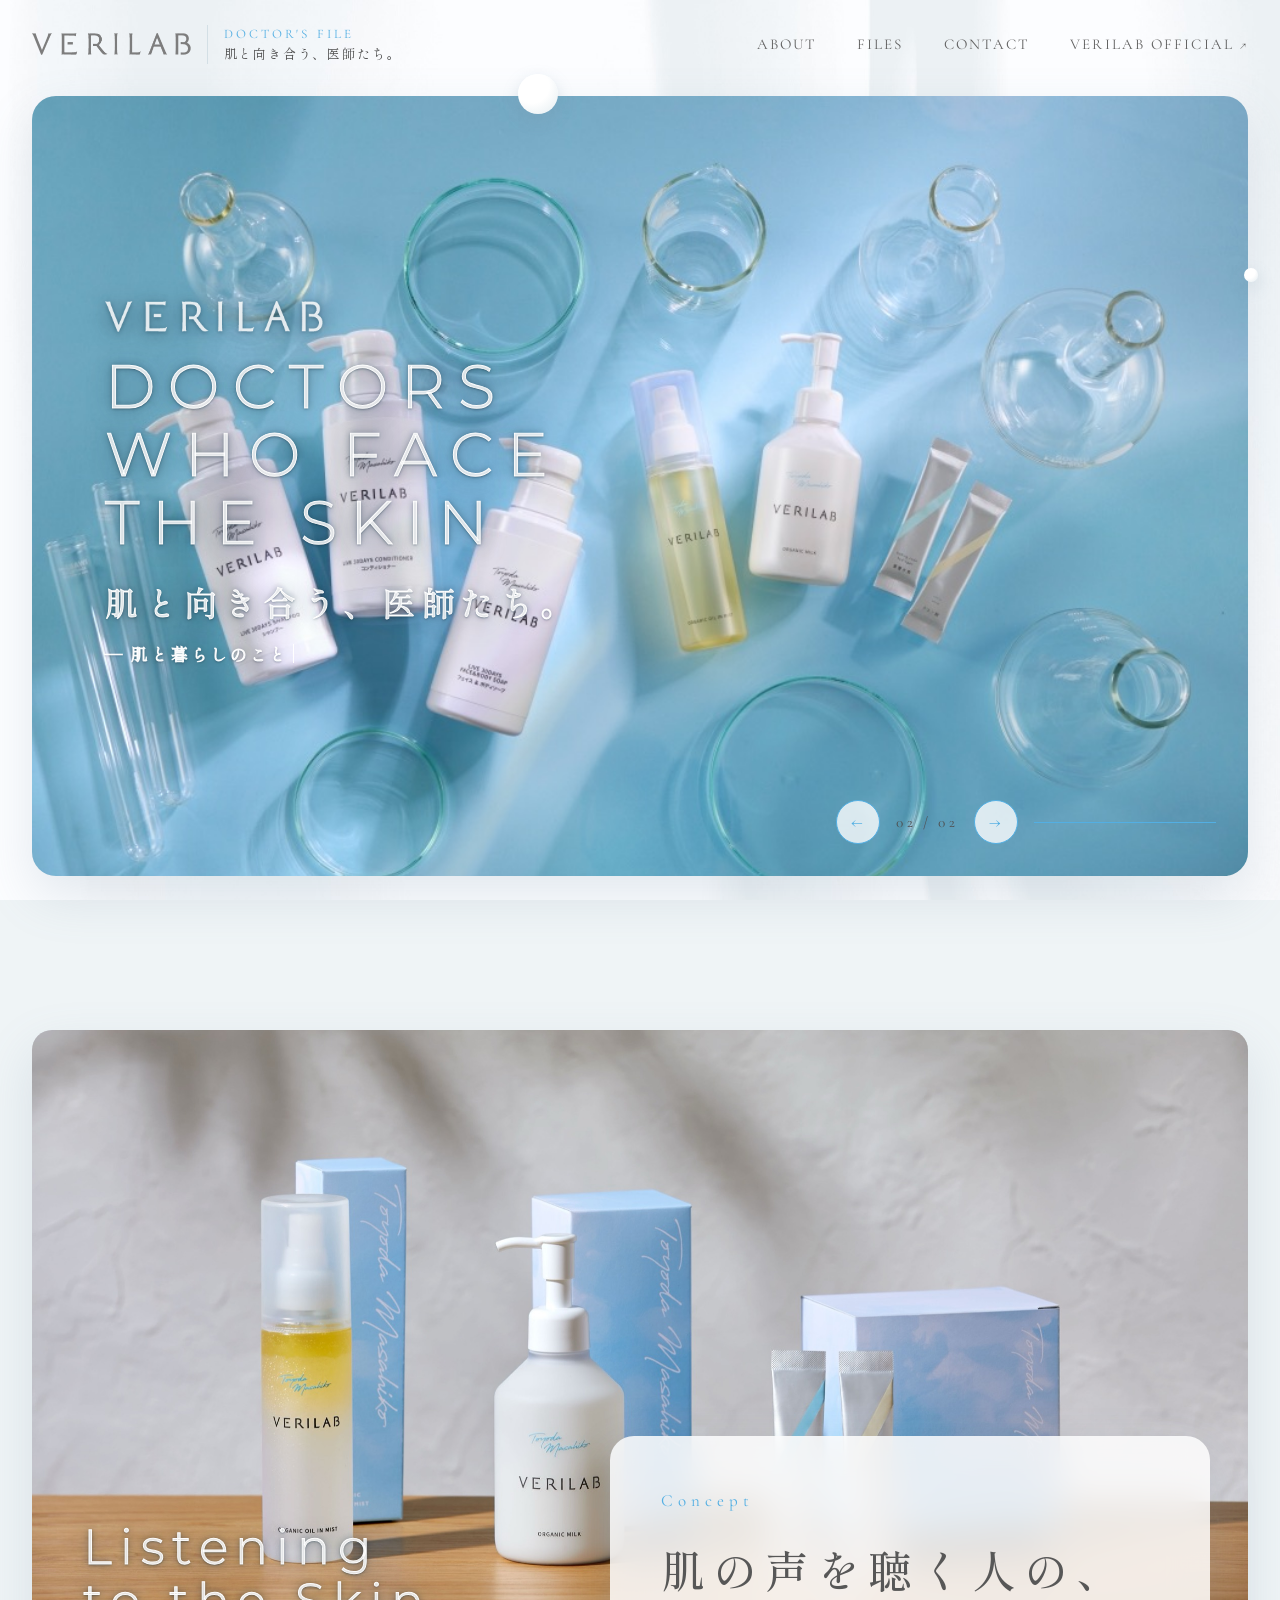
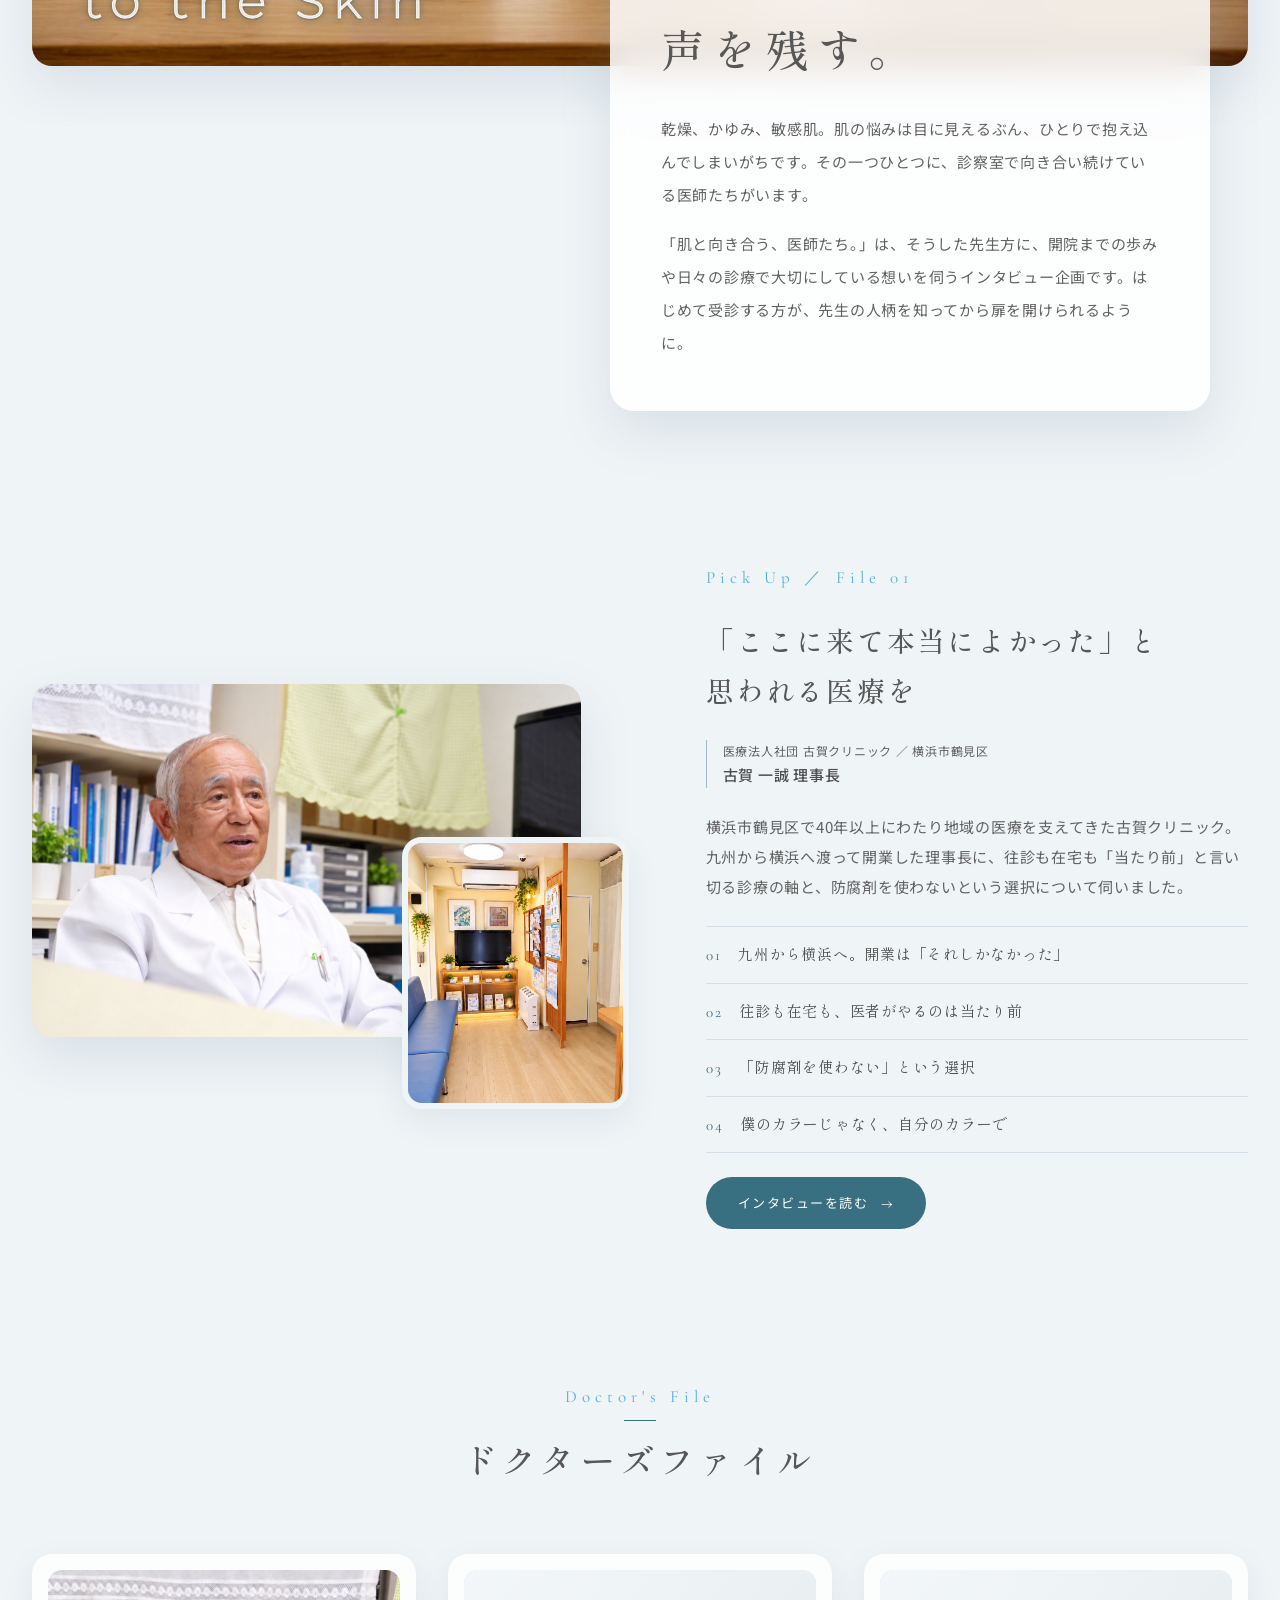
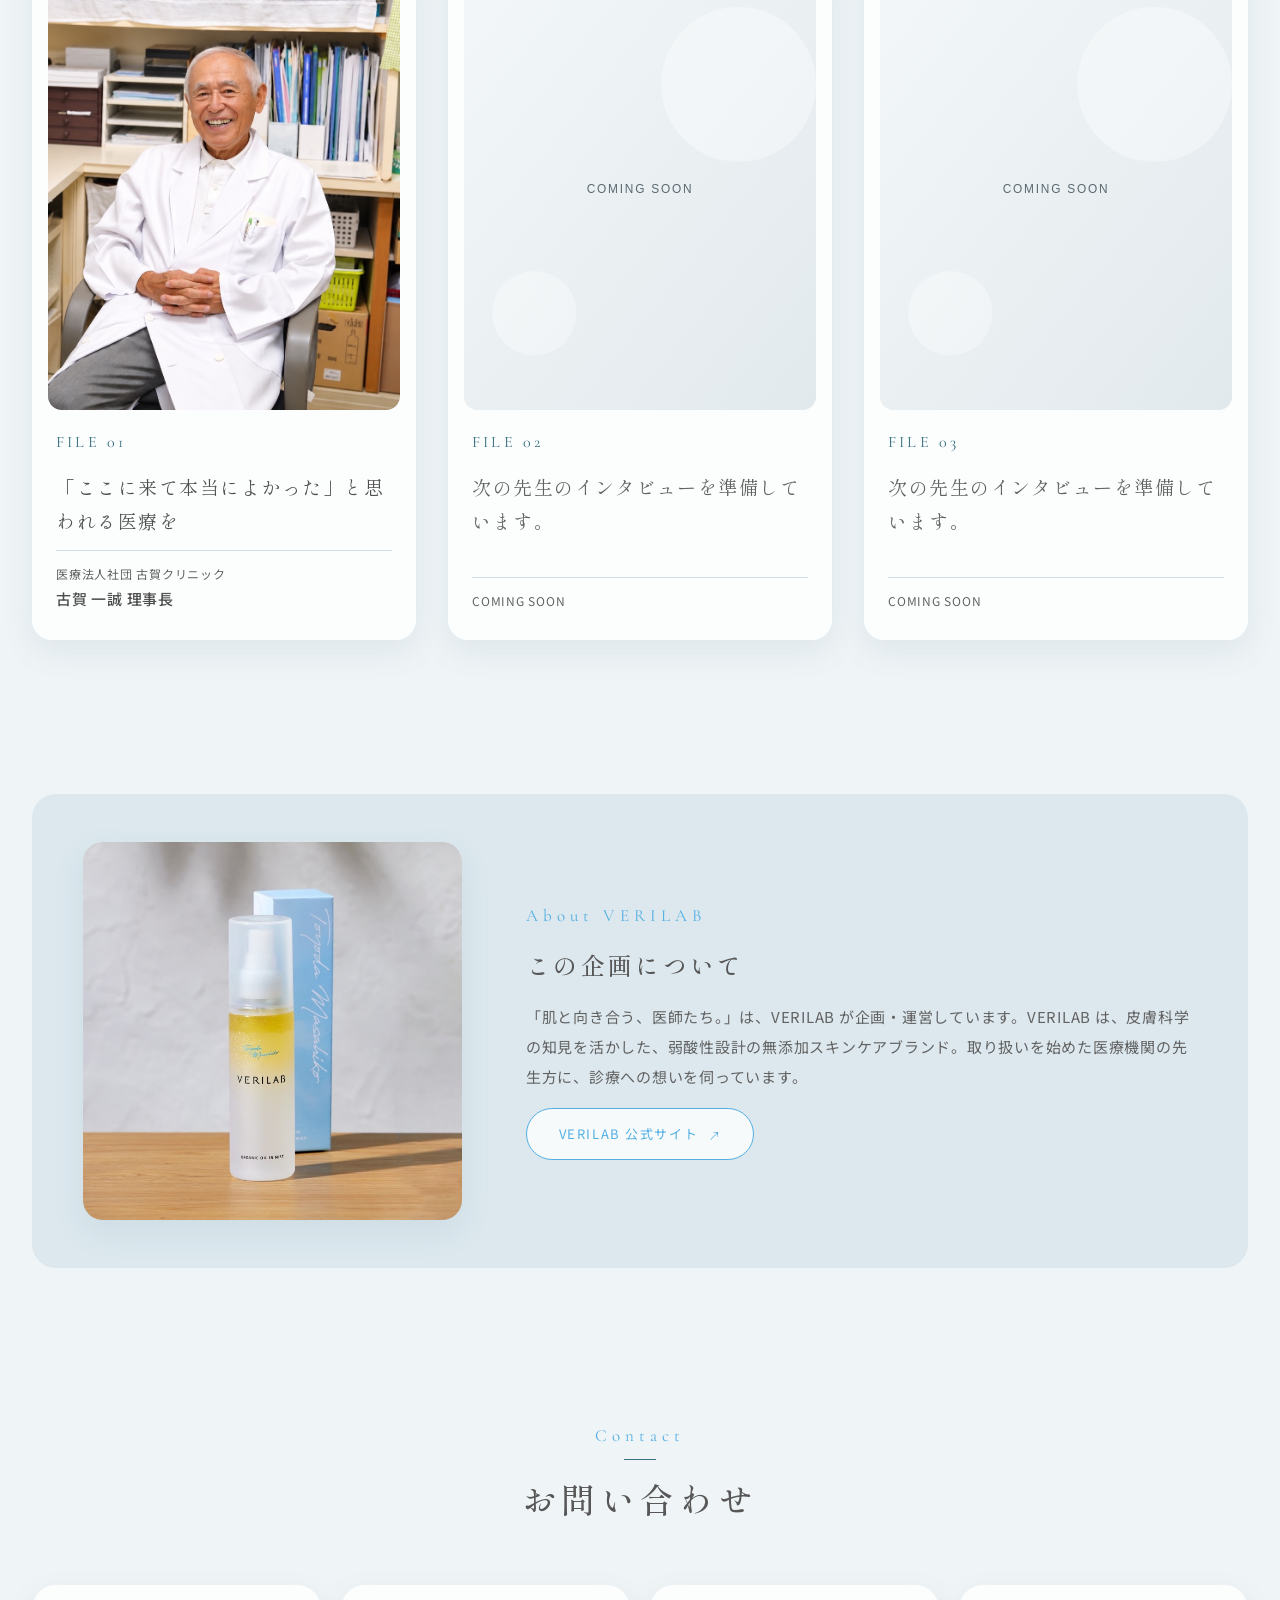
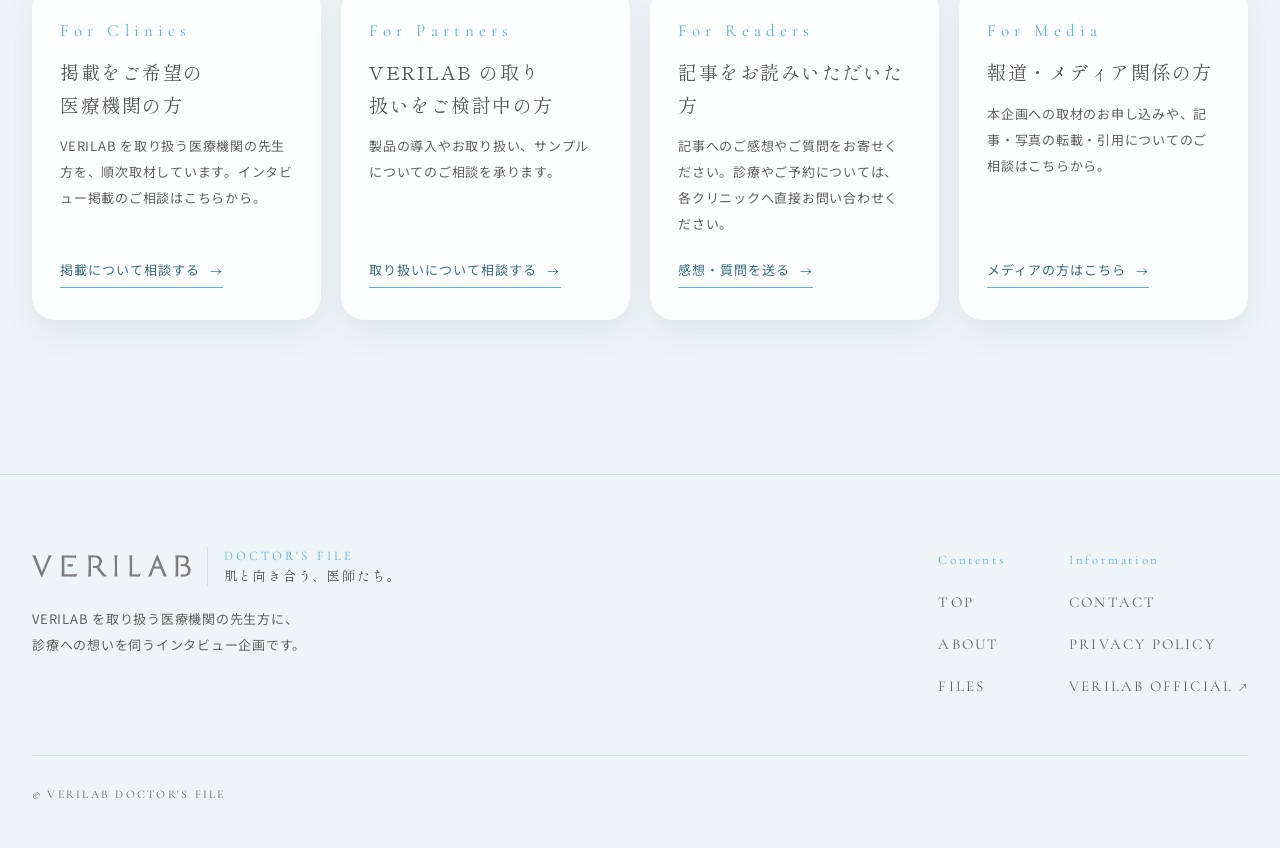
==== commit 7f43da1f: "Conceptの文章をVERILABの製品写真に重ねるパネルに Co-Authored-By: Claude Opus 5.5 <noreply@anthropic.com>" ====
--- a/index.html
+++ b/index.html
@@ -105,7 +105,7 @@
         <div class="photo photo--float concept__photo">
           <img src="assets/img/verilab/lineup-wood.jpg" alt="VERILAB の製品" width="2400" height="1256" loading="lazy">
         </div>
-        <span class="concept__en" aria-hidden="true">Listening <br class="br-sp">to the Skin</span>
+        <span class="concept__en" aria-hidden="true">Listening<br>to the Skin</span>
       </div>
       <div class="concept__text reveal reveal--d1">
         <div class="concept__head">
--- a/assets/css/top.css
+++ b/assets/css/top.css
@@ -319,11 +319,10 @@
   }
 }
 
-/* ---------- concept（横いっぱいの製品写真の下に、見出しと本文を左右に） ---------- */
+/* ---------- concept（横いっぱいの製品写真に、文章のパネルを重ねる） ---------- */
 .concept__inner {
   display: flex;
   flex-direction: column;
-  gap: clamp(48px, 6vw, 88px);
 }
 
 .concept__media {
@@ -336,14 +335,13 @@
   max-width: 100%;
 }
 
-/* 写真の下側（木の台）に 1 行で重ねる英字。メインビジュアルと同じガラス風の白 */
+/* 写真の左下（木の台）に重ねる英字。メインビジュアルと同じガラス風の白 */
 .concept__en {
   position: absolute;
   left: clamp(20px, 4vw, 56px);
-  right: clamp(20px, 4vw, 56px);
   bottom: clamp(16px, 3vw, 44px);
   font-family: var(--f-hero);
-  font-size: clamp(1.5rem, 0.4rem + 4.2vw, 4.5rem);
+  font-size: clamp(1.5rem, 0.5rem + 3.2vw, 3.75rem);
   font-weight: 300;
   line-height: 1.1;
   letter-spacing: 0.16em;
@@ -353,18 +351,30 @@
   pointer-events: none;
 }
 
+/* 写真の右下に重なる、すりガラスの文章パネル */
 .concept__text {
-  display: grid;
-  grid-template-columns: minmax(0, 1fr) minmax(0, 1.15fr);
-  align-items: start;
-  gap: 32px clamp(40px, 7vw, 112px);
+  position: relative;
+  z-index: 1;
+  align-self: flex-end;
+  width: min(600px, 50%);
+  margin-top: calc(clamp(160px, 18vw, 280px) * -1);
+  margin-right: clamp(0px, 3vw, 48px);
+  padding: clamp(32px, 4vw, 56px);
+  display: flex;
+  flex-direction: column;
+  gap: 24px;
+  border-radius: var(--r-l);
+  background: var(--c-surface-strong);
+  -webkit-backdrop-filter: blur(18px);
+  backdrop-filter: blur(18px);
+  box-shadow: var(--shadow-float);
 }
 
 .concept__head {
   display: flex;
   flex-direction: column;
   align-items: flex-start;
-  gap: 20px;
+  gap: 16px;
 }
 
 .concept__title {
@@ -373,26 +383,24 @@
   letter-spacing: 0.18em;
 }
 
-/* 見出しの横に罫線を引いて、本文を区切る */
 .concept__body {
   display: flex;
   flex-direction: column;
-  gap: 20px;
-  padding-top: 8px;
-  padding-left: clamp(32px, 4vw, 56px);
-  border-left: 1px solid var(--c-line);
-  line-height: 2.3;
+  gap: 16px;
+  line-height: 2.2;
 }
 
 @media (max-width: 899px) {
   .concept__text {
-    grid-template-columns: minmax(0, 1fr);
-  }
-
-  .concept__body {
-    padding: 24px 0 0;
-    border-left: 0;
-    border-top: 1px solid var(--c-line);
+    align-self: stretch;
+    width: auto;
+    margin: -48px 12px 0;
+    padding: 28px 24px;
+  }
+
+  .concept__title {
+    font-size: 1.5rem;
+    letter-spacing: 0.12em;
   }
 }
 
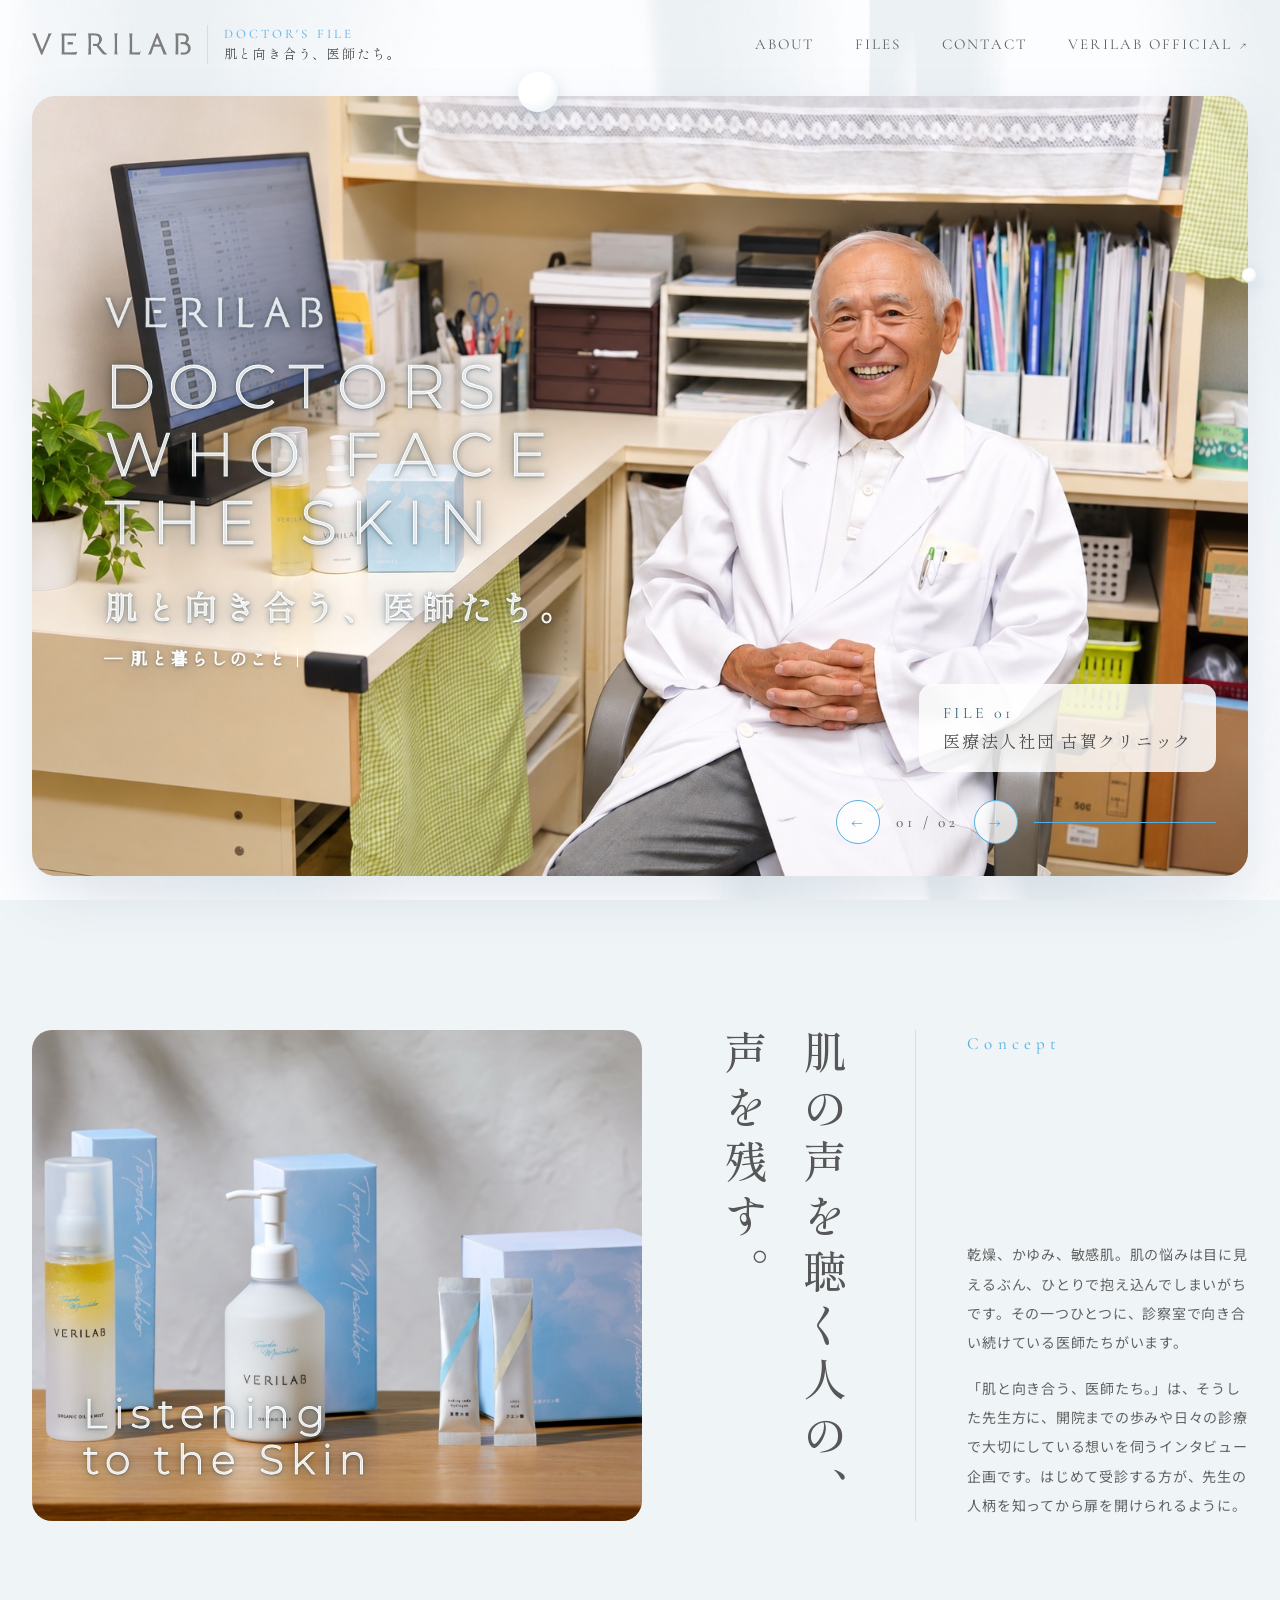
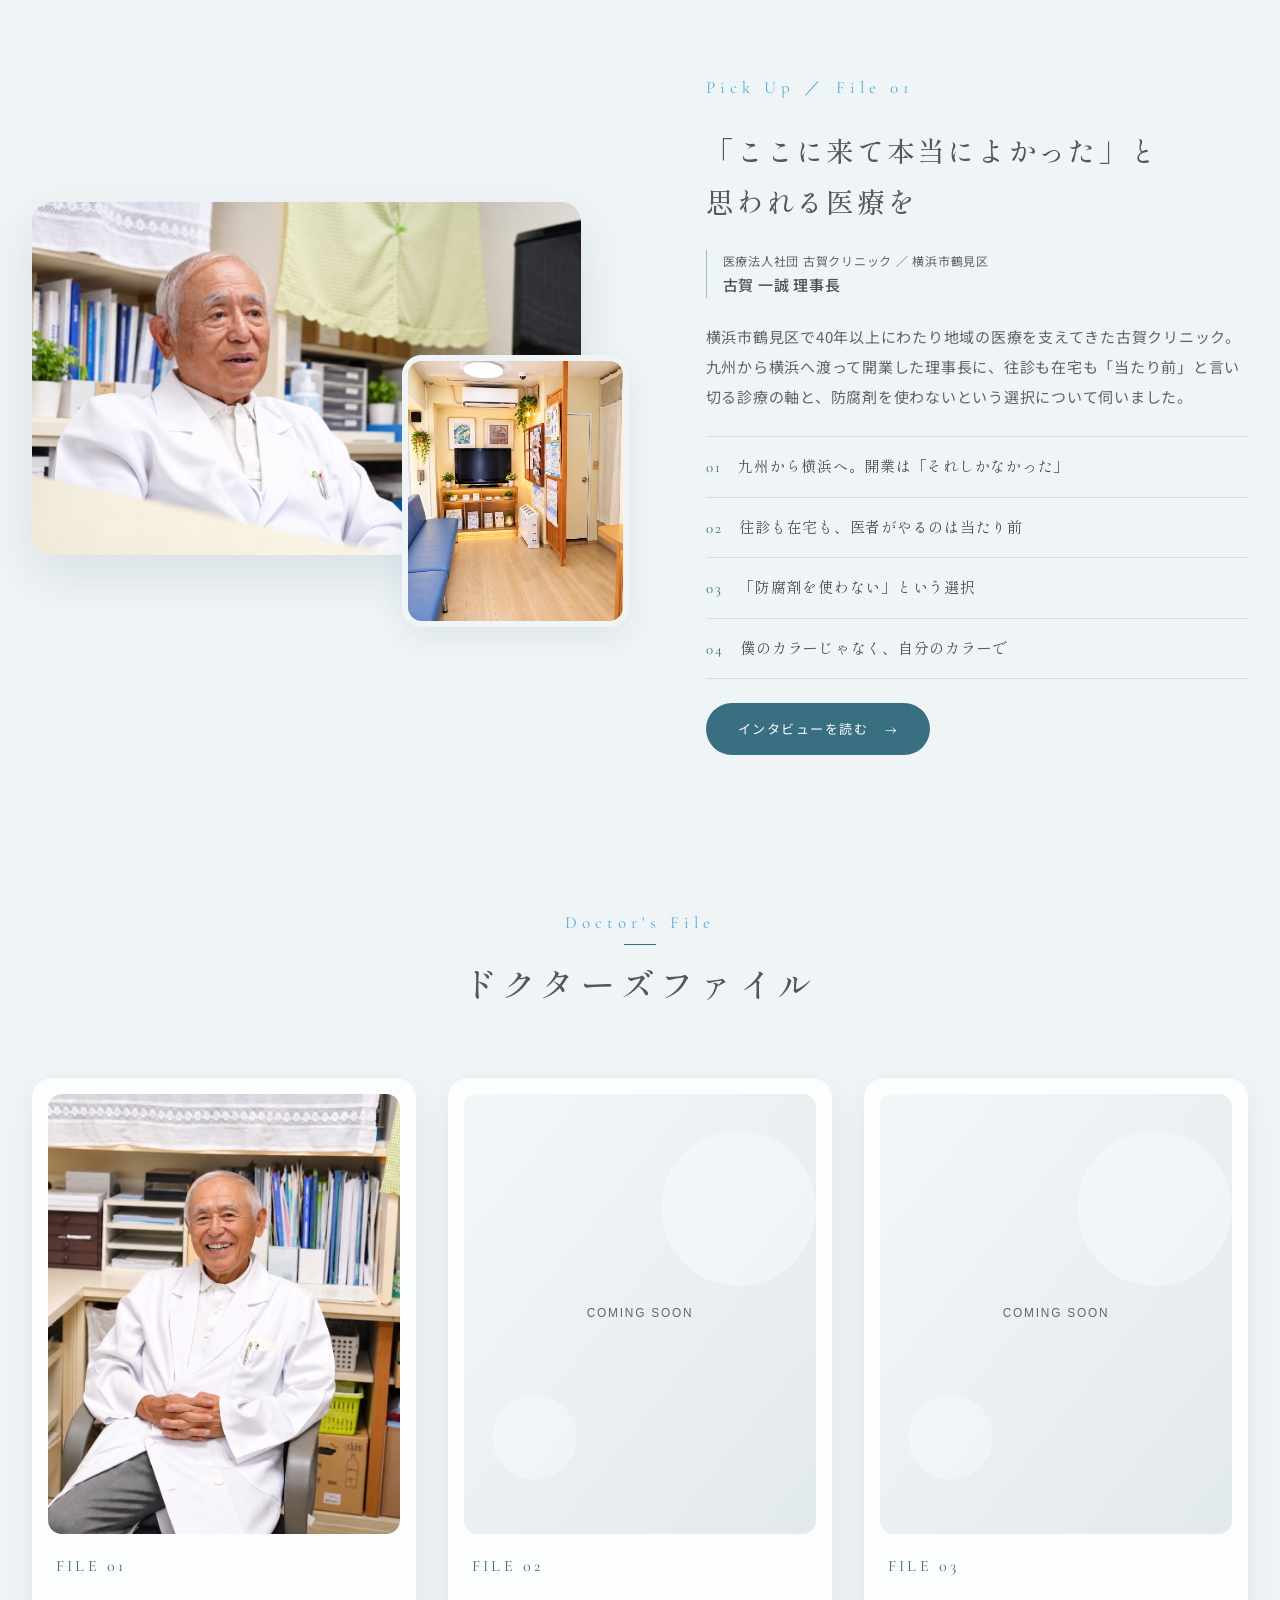
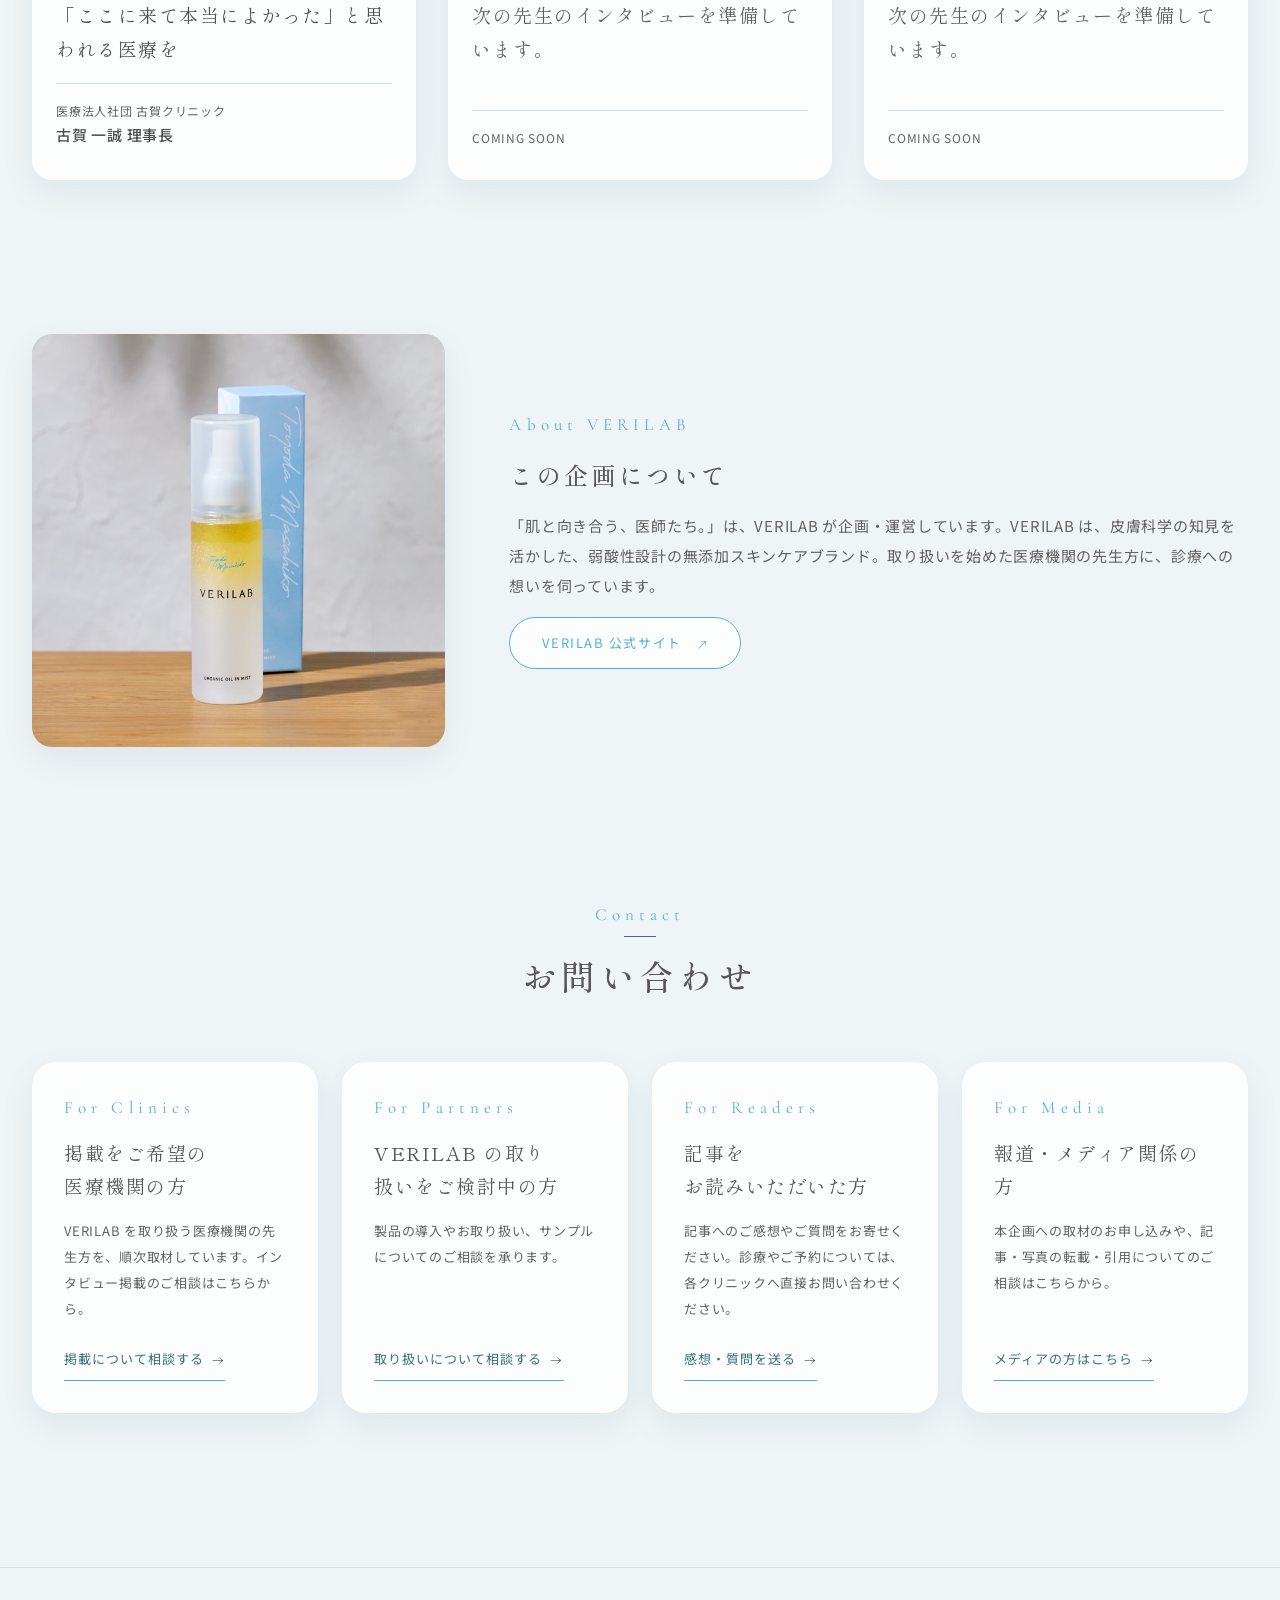
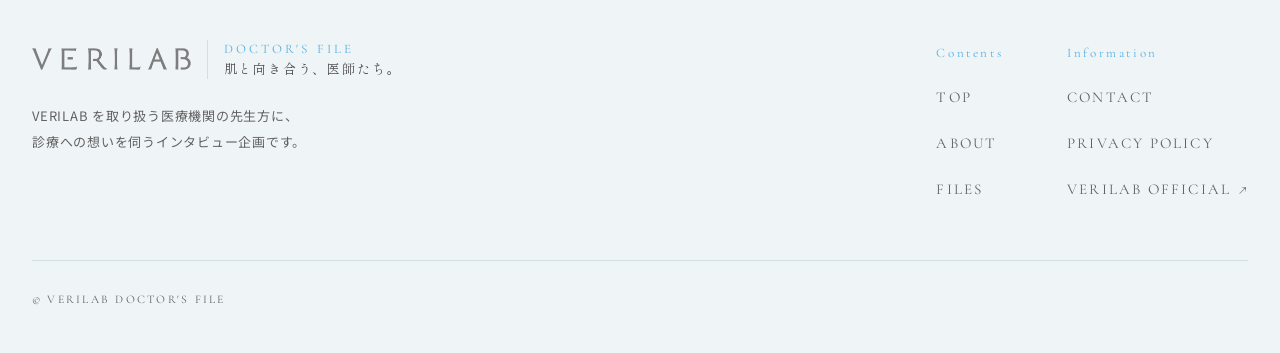
==== commit f749bfd8: "Concept を写真・縦書き見出し・本文の横並びにし、1画面に収める Co-Authored-By: Claude Opus 5.5 <noreply@anthropic.com>" ====
--- a/index.html
+++ b/index.html
@@ -102,19 +102,19 @@
   <section class="concept" id="about" aria-labelledby="concept-title">
     <div class="container concept__inner">
       <div class="concept__media reveal">
-        <div class="photo photo--float concept__photo">
+        <div class="photo concept__photo">
           <img src="assets/img/verilab/lineup-wood.jpg" alt="VERILAB の製品" width="2400" height="1256" loading="lazy">
         </div>
         <span class="concept__en" aria-hidden="true">Listening<br>to the Skin</span>
       </div>
       <div class="concept__text reveal reveal--d1">
-        <div class="concept__head">
+        <h2 class="concept__title" id="concept-title">肌の声を聴く人の、<br>声を残す。</h2>
+        <div class="concept__body">
           <span class="label-en">Concept</span>
-          <h2 class="concept__title" id="concept-title">肌の声を聴く人の、<br>声を残す。</h2>
-        </div>
-        <div class="concept__body">
-          <p>乾燥、かゆみ、敏感肌。肌の悩みは目に見えるぶん、ひとりで抱え込んでしまいがちです。その一つひとつに、診察室で向き合い続けている医師たちがいます。</p>
-          <p>「肌と向き合う、医師たち。」は、そうした先生方に、開院までの歩みや日々の診療で大切にしている想いを伺うインタビュー企画です。はじめて受診する方が、先生の人柄を知ってから扉を開けられるように。</p>
+          <div class="concept__lead">
+            <p>乾燥、かゆみ、敏感肌。肌の悩みは目に見えるぶん、ひとりで抱え込んでしまいがちです。その一つひとつに、診察室で向き合い続けている医師たちがいます。</p>
+            <p>「肌と向き合う、医師たち。」は、そうした先生方に、開院までの歩みや日々の診療で大切にしている想いを伺うインタビュー企画です。はじめて受診する方が、先生の人柄を知ってから扉を開けられるように。</p>
+          </div>
         </div>
       </div>
     </div>
--- a/assets/css/base.css
+++ b/assets/css/base.css
@@ -28,6 +28,7 @@
   --c-blue: #98BACC;
   --c-blue-pale: #DCE8EE;
   --c-line: #D3DFE5;
+  --c-line-none: rgba(83, 175, 227, 0);
   --c-ph: #DDE5E9;
   --c-white: #FFFFFF;
   --c-drop-edge: #E3ECF0;
--- a/assets/css/layout.css
+++ b/assets/css/layout.css
@@ -105,7 +105,7 @@
 
 .global-nav__list a {
   display: inline-block;
-  padding-block: 12px;
+  padding-block: 16px;
 }
 
 .site-logo__text,
@@ -116,7 +116,7 @@
 /* タブレット幅：メニューが 4 つになったので詰める */
 @media (min-width: 768px) and (max-width: 1023px) {
   .global-nav__list {
-    gap: 8px 20px;
+    gap: 8px 24px;
     font-size: 0.8125rem;
   }
 
@@ -127,7 +127,7 @@
 
 /* 外部リンク（VERILAB 公式）の矢印 */
 .global-nav__ext {
-  margin-left: 6px;
+  margin-left: 8px;
   font-size: 0.8em;
 }
 
@@ -141,7 +141,7 @@
   }
 
   .site-logo {
-    gap: 12px;
+    gap: 16px;
   }
 
   .site-logo__mark {
@@ -149,7 +149,7 @@
   }
 
   .site-logo__text {
-    padding-left: 12px;
+    padding-left: 16px;
   }
 
   .site-logo__en {
@@ -218,7 +218,7 @@
   .global-nav__list {
     flex-direction: column;
     align-items: center;
-    gap: 12px;
+    gap: 16px;
     font-size: 1.5rem;
   }
 
@@ -262,7 +262,7 @@
 .site-footer__brand {
   display: flex;
   flex-direction: column;
-  gap: 20px;
+  gap: 24px;
 }
 
 .site-footer__lead {
@@ -299,11 +299,11 @@
 
 .footer-nav__list a {
   display: inline-block;
-  padding-block: 6px;
+  padding-block: 8px;
 }
 
 .footer-nav__ext {
-  margin-left: 6px;
+  margin-left: 8px;
 }
 
 @media (max-width: 767px) {
--- a/assets/css/components.css
+++ b/assets/css/components.css
@@ -18,7 +18,7 @@
   display: inline-flex;
   flex-direction: column;
   align-items: center;
-  gap: 10px;
+  gap: 8px;
 }
 
 .label-en--line::after {
@@ -85,7 +85,7 @@
   display: flex;
   flex-direction: column;
   gap: 16px;
-  padding: 16px 16px 28px;
+  padding: 16px 16px 32px;
   border-radius: var(--r-m);
   background: var(--c-surface);
   box-shadow: var(--shadow-soft);
@@ -116,7 +116,7 @@
   flex: 1 1 auto;
   display: flex;
   flex-direction: column;
-  gap: 12px;
+  gap: 16px;
   padding-inline: 8px;
 }
 
@@ -125,7 +125,7 @@
   flex-wrap: wrap;
   justify-content: space-between;
   align-items: baseline;
-  gap: 4px 12px;
+  gap: 8px 16px;
   font-size: var(--fs-xs);
 }
 
@@ -141,7 +141,7 @@
 .file-card__person {
   display: flex;
   flex-direction: column;
-  padding-top: 12px;
+  padding-top: 16px;
   border-top: 1px solid var(--c-line);
   line-height: 1.8;
 }
@@ -169,7 +169,7 @@
   display: inline-flex;
   align-items: center;
   justify-content: center;
-  gap: 12px;
+  gap: 16px;
   min-height: 52px;
   padding: 0 32px;
   border: 0;
@@ -264,12 +264,12 @@
 .breadcrumb {
   display: flex;
   flex-wrap: wrap;
-  gap: 4px 12px;
+  gap: 8px 16px;
   font-size: var(--fs-xs);
 }
 
 .breadcrumb li + li::before {
   content: "/";
-  margin-right: 12px;
+  margin-right: 16px;
   color: var(--c-blue);
 }
--- a/assets/css/animation.css
+++ b/assets/css/animation.css
@@ -61,6 +61,16 @@
   }
   to {
     transform: scaleX(1);
+  }
+}
+
+/* 中身を 2 周ぶん並べ、半分ずらすとつなぎ目なく繰り返す */
+@keyframes marquee {
+  from {
+    transform: translateX(0);
+  }
+  to {
+    transform: translateX(-50%);
   }
 }
 
--- a/assets/css/top.css
+++ b/assets/css/top.css
@@ -69,7 +69,7 @@
   bottom: 104px;
   display: flex;
   flex-direction: column;
-  padding: 14px 22px;
+  padding: 16px 24px;
   border-radius: var(--r-s);
   background: var(--c-surface-strong);
   line-height: 1.7;
@@ -91,13 +91,13 @@
   position: absolute;
   top: 0;
   bottom: 0;
-  left: clamp(28px, 6%, 88px);
+  left: clamp(32px, 6%, 88px);
   max-width: 56%;
   display: flex;
   flex-direction: column;
   justify-content: center;
   align-items: flex-start;
-  gap: 20px;
+  gap: 24px;
   pointer-events: none;
 }
 
@@ -155,7 +155,7 @@
 
 .hero__type {
   min-height: 2em;
-  margin-top: -12px;
+  margin-top: -16px;
   font-family: var(--f-mincho);
   font-size: var(--fs-m);
   letter-spacing: 0.16em;
@@ -174,20 +174,20 @@
   display: inline-block;
   width: 1px;
   height: 1.1em;
-  margin-left: 4px;
+  margin-left: 8px;
   vertical-align: -0.15em;
   background: var(--c-hero-edge);
   animation: blink 1s steps(1) infinite;
 }
 
 .hero__drop--1 {
-  top: -22px;
+  top: -24px;
   left: 40%;
 }
 
 .hero__drop--2 {
   top: 22%;
-  right: -10px;
+  right: -8px;
 }
 
 .hero-controls {
@@ -263,10 +263,10 @@
   .hero__copy {
     top: auto;
     right: 16px;
-    bottom: 20px;
+    bottom: 24px;
     left: 16px;
     max-width: none;
-    gap: 10px;
+    gap: 8px;
   }
 
   .hero__logo {
@@ -282,7 +282,7 @@
   }
 
   .hero__type {
-    margin-top: -6px;
+    margin-top: -8px;
   }
 
   /* コピーと重なるので、札はスマホでは出さない */
@@ -298,7 +298,7 @@
   .hero-controls {
     position: static;
     width: auto;
-    margin-top: 20px;
+    margin-top: 24px;
   }
 
   .hero-progress__track {
@@ -319,29 +319,29 @@
   }
 }
 
-/* ---------- concept（横いっぱいの製品写真に、文章のパネルを重ねる） ---------- */
+/* ---------- concept（写真・縦書きの見出し・本文を横に並べ、1 画面に収める） ---------- */
 .concept__inner {
-  display: flex;
-  flex-direction: column;
+  display: grid;
+  grid-template-columns: minmax(0, 1fr) auto;
+  gap: 32px clamp(40px, 5vw, 80px);
 }
 
 .concept__media {
   position: relative;
 }
 
-/* 横長の元写真をそのままの比率で、横いっぱいに見せる */
+/* PC は見出しと本文の高さに合わせる（横長の写真の左右を少しだけ詰める） */
 .concept__photo {
-  aspect-ratio: 2400 / 1256;
-  max-width: 100%;
+  height: 100%;
 }
 
 /* 写真の左下（木の台）に重ねる英字。メインビジュアルと同じガラス風の白 */
 .concept__en {
   position: absolute;
-  left: clamp(20px, 4vw, 56px);
-  bottom: clamp(16px, 3vw, 44px);
+  left: clamp(24px, 4vw, 56px);
+  bottom: clamp(16px, 3vw, 48px);
   font-family: var(--f-hero);
-  font-size: clamp(1.5rem, 0.5rem + 3.2vw, 3.75rem);
+  font-size: clamp(1.5rem, 0.5rem + 2.6vw, 3.25rem);
   font-weight: 300;
   line-height: 1.1;
   letter-spacing: 0.16em;
@@ -351,56 +351,68 @@
   pointer-events: none;
 }
 
-/* 写真の右下に重なる、すりガラスの文章パネル */
 .concept__text {
-  position: relative;
-  z-index: 1;
-  align-self: flex-end;
-  width: min(600px, 50%);
-  margin-top: calc(clamp(160px, 18vw, 280px) * -1);
-  margin-right: clamp(0px, 3vw, 48px);
-  padding: clamp(32px, 4vw, 56px);
-  display: flex;
-  flex-direction: column;
-  gap: 24px;
-  border-radius: var(--r-l);
-  background: var(--c-surface-strong);
-  -webkit-backdrop-filter: blur(18px);
-  backdrop-filter: blur(18px);
-  box-shadow: var(--shadow-float);
-}
-
-.concept__head {
-  display: flex;
-  flex-direction: column;
-  align-items: flex-start;
+  display: flex;
+  gap: clamp(32px, 4vw, 56px);
+}
+
+/* 縦書きの見出し */
+.concept__title {
+  writing-mode: vertical-rl;
+  font-size: min(var(--fs-xxl), 5svh);
+  line-height: 1.8;
+  letter-spacing: 0.24em;
+}
+
+/* 見出しとの間に細い罫線。ラベルは上、本文は下に寄せる */
+.concept__body {
+  width: clamp(280px, 26vw, 360px);
+  padding-left: clamp(32px, 4vw, 56px);
+  border-left: 1px solid var(--c-line);
+  display: flex;
+  flex-direction: column;
+  justify-content: space-between;
+  gap: 32px;
+}
+
+.concept__lead {
+  display: flex;
+  flex-direction: column;
   gap: 16px;
-}
-
-.concept__title {
-  font-size: var(--fs-xxl);
-  line-height: 1.8;
-  letter-spacing: 0.18em;
-}
-
-.concept__body {
-  display: flex;
-  flex-direction: column;
-  gap: 16px;
-  line-height: 2.2;
+  font-size: 0.875rem;
+  line-height: 2.1;
 }
 
 @media (max-width: 899px) {
+  .concept__inner {
+    grid-template-columns: minmax(0, 1fr);
+  }
+
+  .concept__photo {
+    height: auto;
+    aspect-ratio: 2400 / 1256;
+  }
+
   .concept__text {
-    align-self: stretch;
-    width: auto;
-    margin: -48px 12px 0;
-    padding: 28px 24px;
+    gap: 24px;
   }
 
   .concept__title {
     font-size: 1.5rem;
-    letter-spacing: 0.12em;
+    letter-spacing: 0.16em;
+  }
+
+  .concept__body {
+    flex: 1;
+    width: auto;
+    padding-left: 24px;
+    gap: 16px;
+  }
+
+  .concept__lead {
+    gap: 8px;
+    font-size: 0.8125rem;
+    line-height: 2;
   }
 }
 
@@ -481,7 +493,7 @@
   display: flex;
   align-items: baseline;
   gap: 16px;
-  padding-block: 14px;
+  padding-block: 16px;
   border-bottom: 1px solid var(--c-line);
   font-family: var(--f-mincho);
   line-height: 1.7;
@@ -516,13 +528,7 @@
   position: relative;
   display: flex;
   align-items: center;
-  gap: clamp(28px, 5vw, 64px);
-  padding: clamp(32px, 4vw, 48px) clamp(24px, 4vw, 56px);
-  border-radius: var(--r-l);
-}
-
-.info-card--brand {
-  background: var(--c-blue-pale);
+  gap: clamp(32px, 5vw, 64px);
 }
 
 .info-card__photo {
@@ -567,7 +573,7 @@
 .contact-guide__grid {
   display: grid;
   grid-template-columns: repeat(auto-fit, minmax(min(260px, 100%), 1fr));
-  gap: 20px;
+  gap: 24px;
 }
 
 .contact-guide__card {
@@ -575,8 +581,8 @@
   display: flex;
   flex-direction: column;
   align-items: flex-start;
-  gap: 12px;
-  padding: 32px 28px;
+  gap: 16px;
+  padding: 32px;
   border-radius: var(--r-l);
   background: var(--c-surface);
   box-shadow: var(--shadow-soft);
@@ -607,9 +613,9 @@
 .contact-guide__more {
   display: inline-flex;
   align-items: center;
-  gap: 10px;
+  gap: 8px;
   margin-top: 8px;
-  padding-bottom: 4px;
+  padding-bottom: 8px;
   border-bottom: 1px solid var(--c-sky);
   font-size: var(--fs-s);
   letter-spacing: 0.08em;
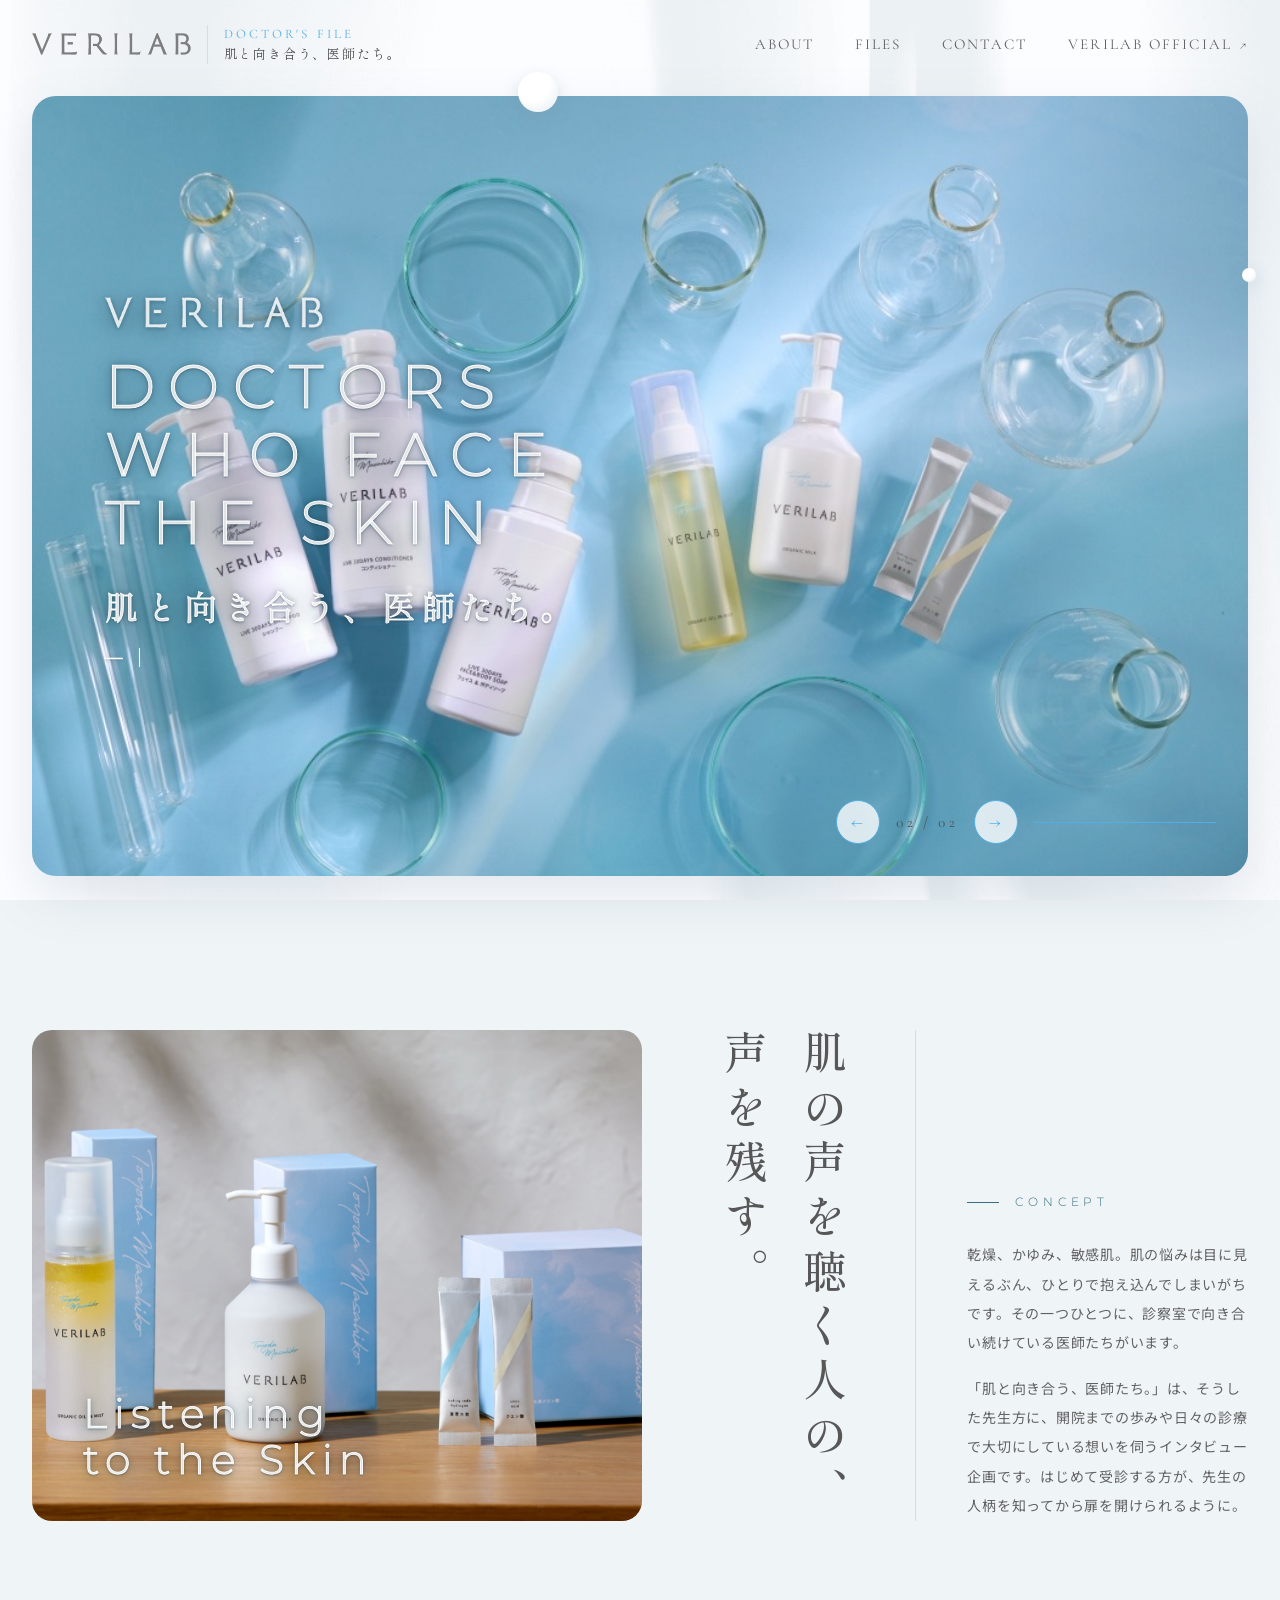
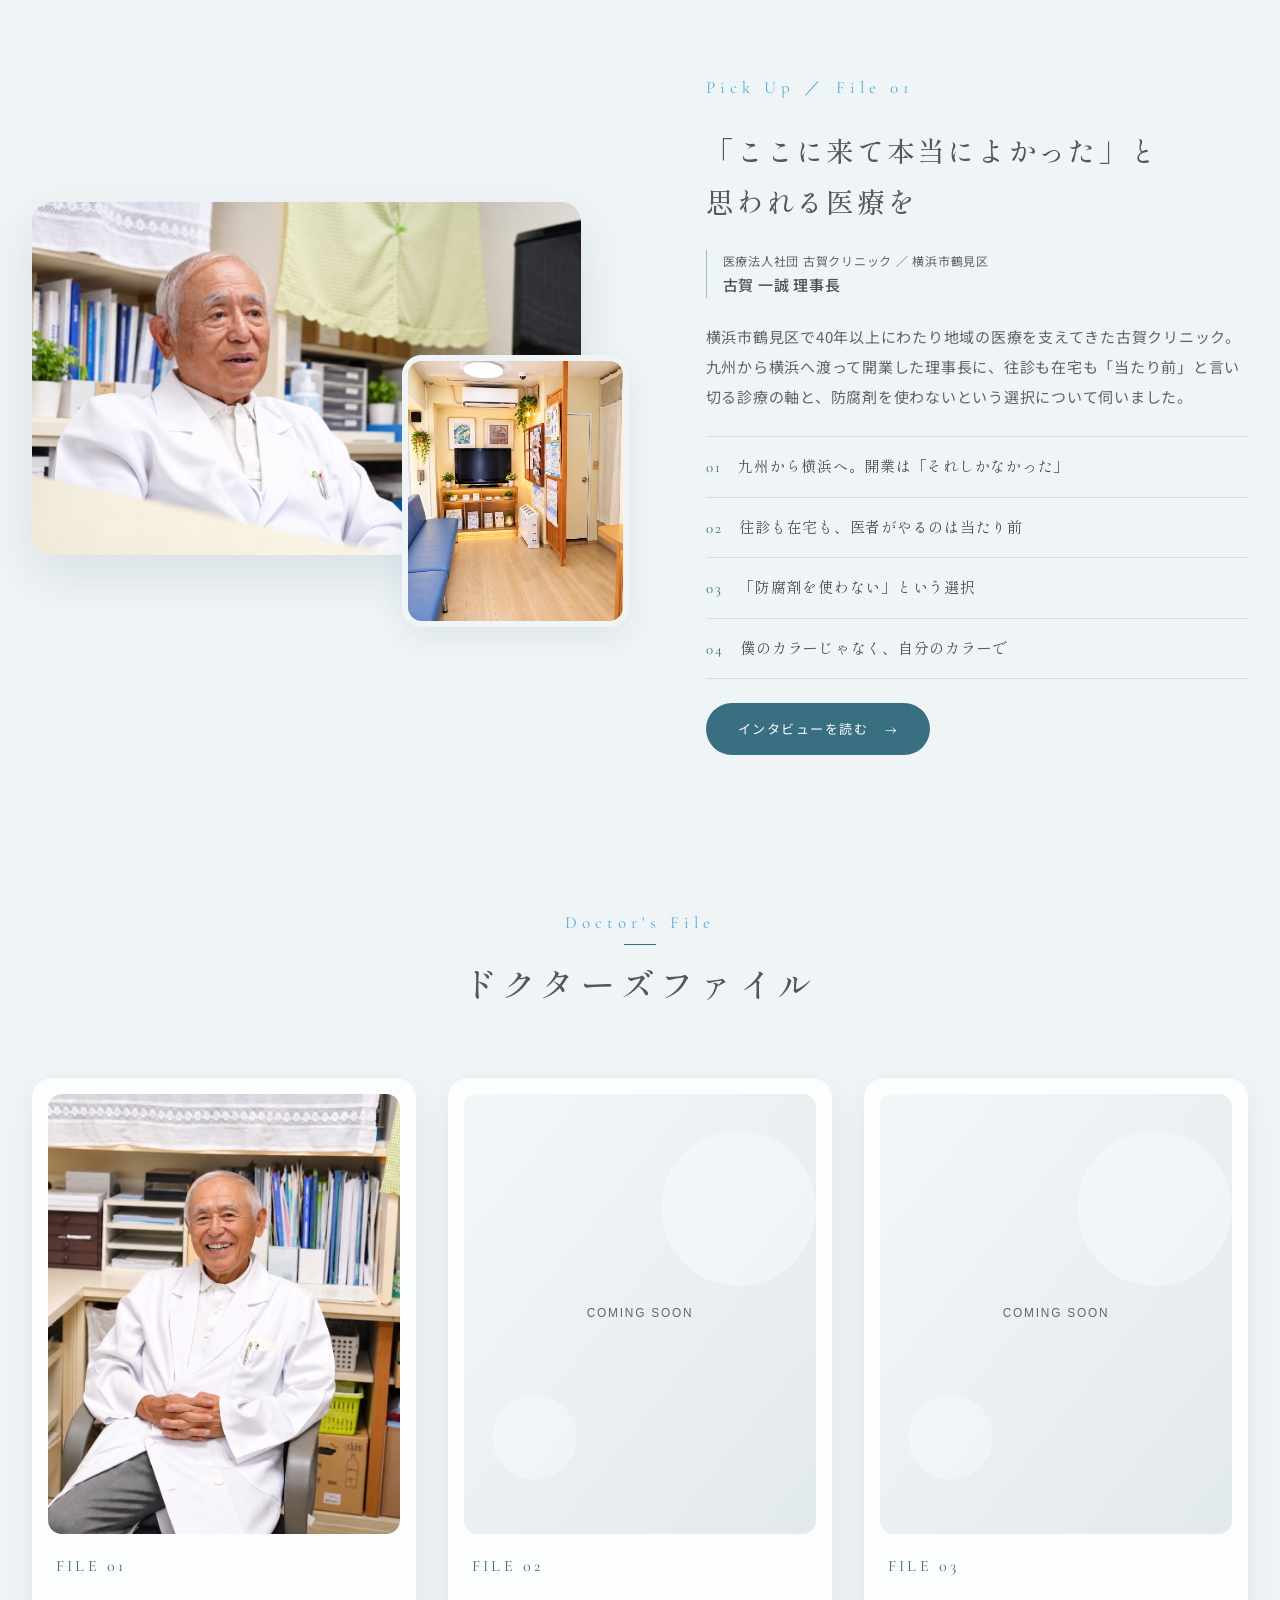
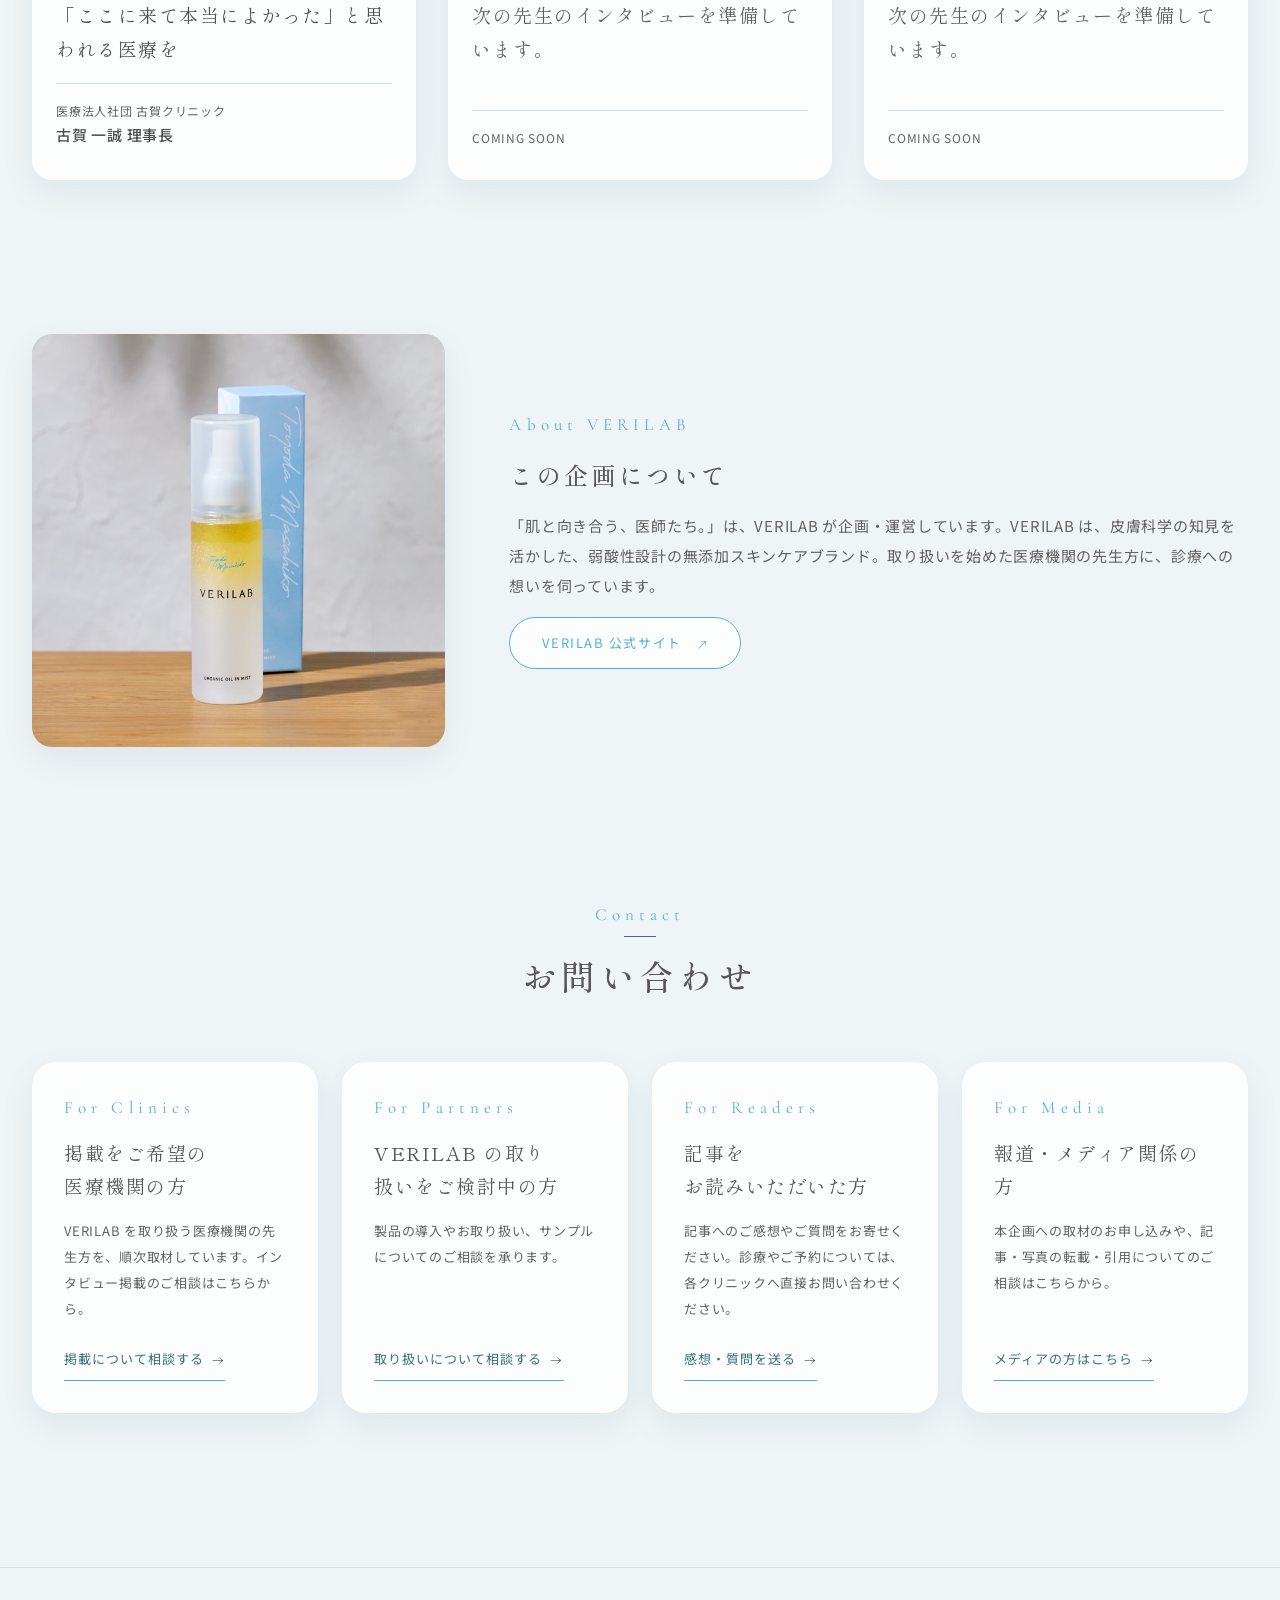
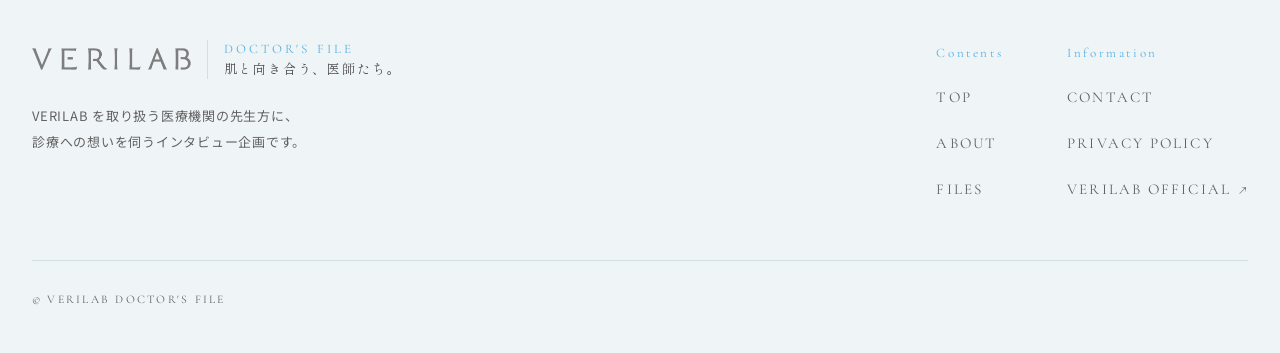
==== commit 459e9c42: "Concept のラベルを細い英字＋短い線にし、本文と一緒に下に寄せる Co-Authored-By: Claude Opus 5.5 <noreply@anthropic.com>" ====
--- a/index.html
+++ b/index.html
@@ -110,7 +110,7 @@
       <div class="concept__text reveal reveal--d1">
         <h2 class="concept__title" id="concept-title">肌の声を聴く人の、<br>声を残す。</h2>
         <div class="concept__body">
-          <span class="label-en">Concept</span>
+          <span class="concept__label">Concept</span>
           <div class="concept__lead">
             <p>乾燥、かゆみ、敏感肌。肌の悩みは目に見えるぶん、ひとりで抱え込んでしまいがちです。その一つひとつに、診察室で向き合い続けている医師たちがいます。</p>
             <p>「肌と向き合う、医師たち。」は、そうした先生方に、開院までの歩みや日々の診療で大切にしている想いを伺うインタビュー企画です。はじめて受診する方が、先生の人柄を知ってから扉を開けられるように。</p>
--- a/assets/css/top.css
+++ b/assets/css/top.css
@@ -364,15 +364,36 @@
   letter-spacing: 0.24em;
 }
 
-/* 見出しとの間に細い罫線。ラベルは上、本文は下に寄せる */
+/* 見出しとの間に細い罫線。ラベルと本文はまとめて下に寄せる */
 .concept__body {
   width: clamp(280px, 26vw, 360px);
   padding-left: clamp(32px, 4vw, 56px);
   border-left: 1px solid var(--c-line);
   display: flex;
   flex-direction: column;
-  justify-content: space-between;
+  justify-content: flex-end;
   gap: 32px;
+}
+
+/* 短い線＋細い英字のラベル（メインビジュアルと同じ書体） */
+.concept__label {
+  display: flex;
+  align-items: center;
+  gap: 16px;
+  font-family: var(--f-hero);
+  font-size: 0.75rem;
+  font-weight: 300;
+  line-height: 1;
+  letter-spacing: 0.4em;
+  text-transform: uppercase;
+  color: var(--c-accent);
+}
+
+.concept__label::before {
+  content: "";
+  width: 32px;
+  height: 1px;
+  background: var(--c-accent);
 }
 
 .concept__lead {
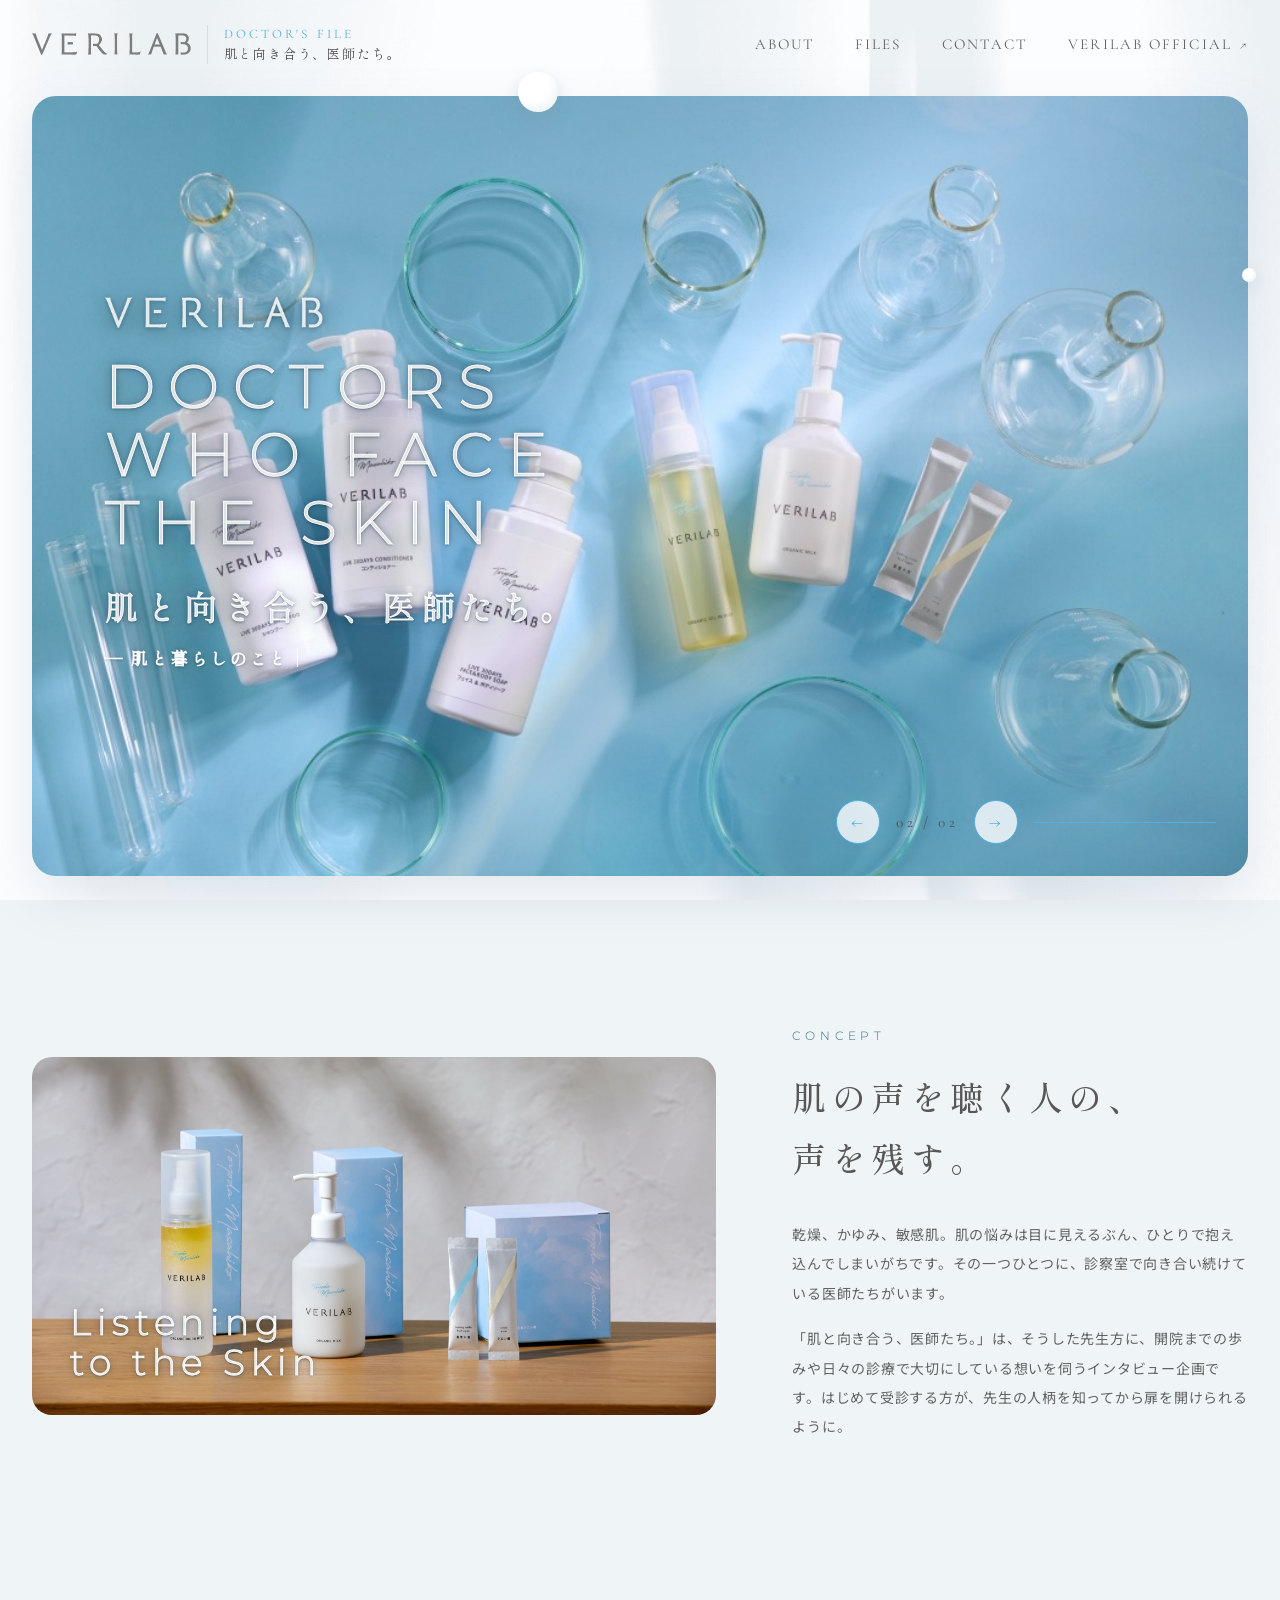
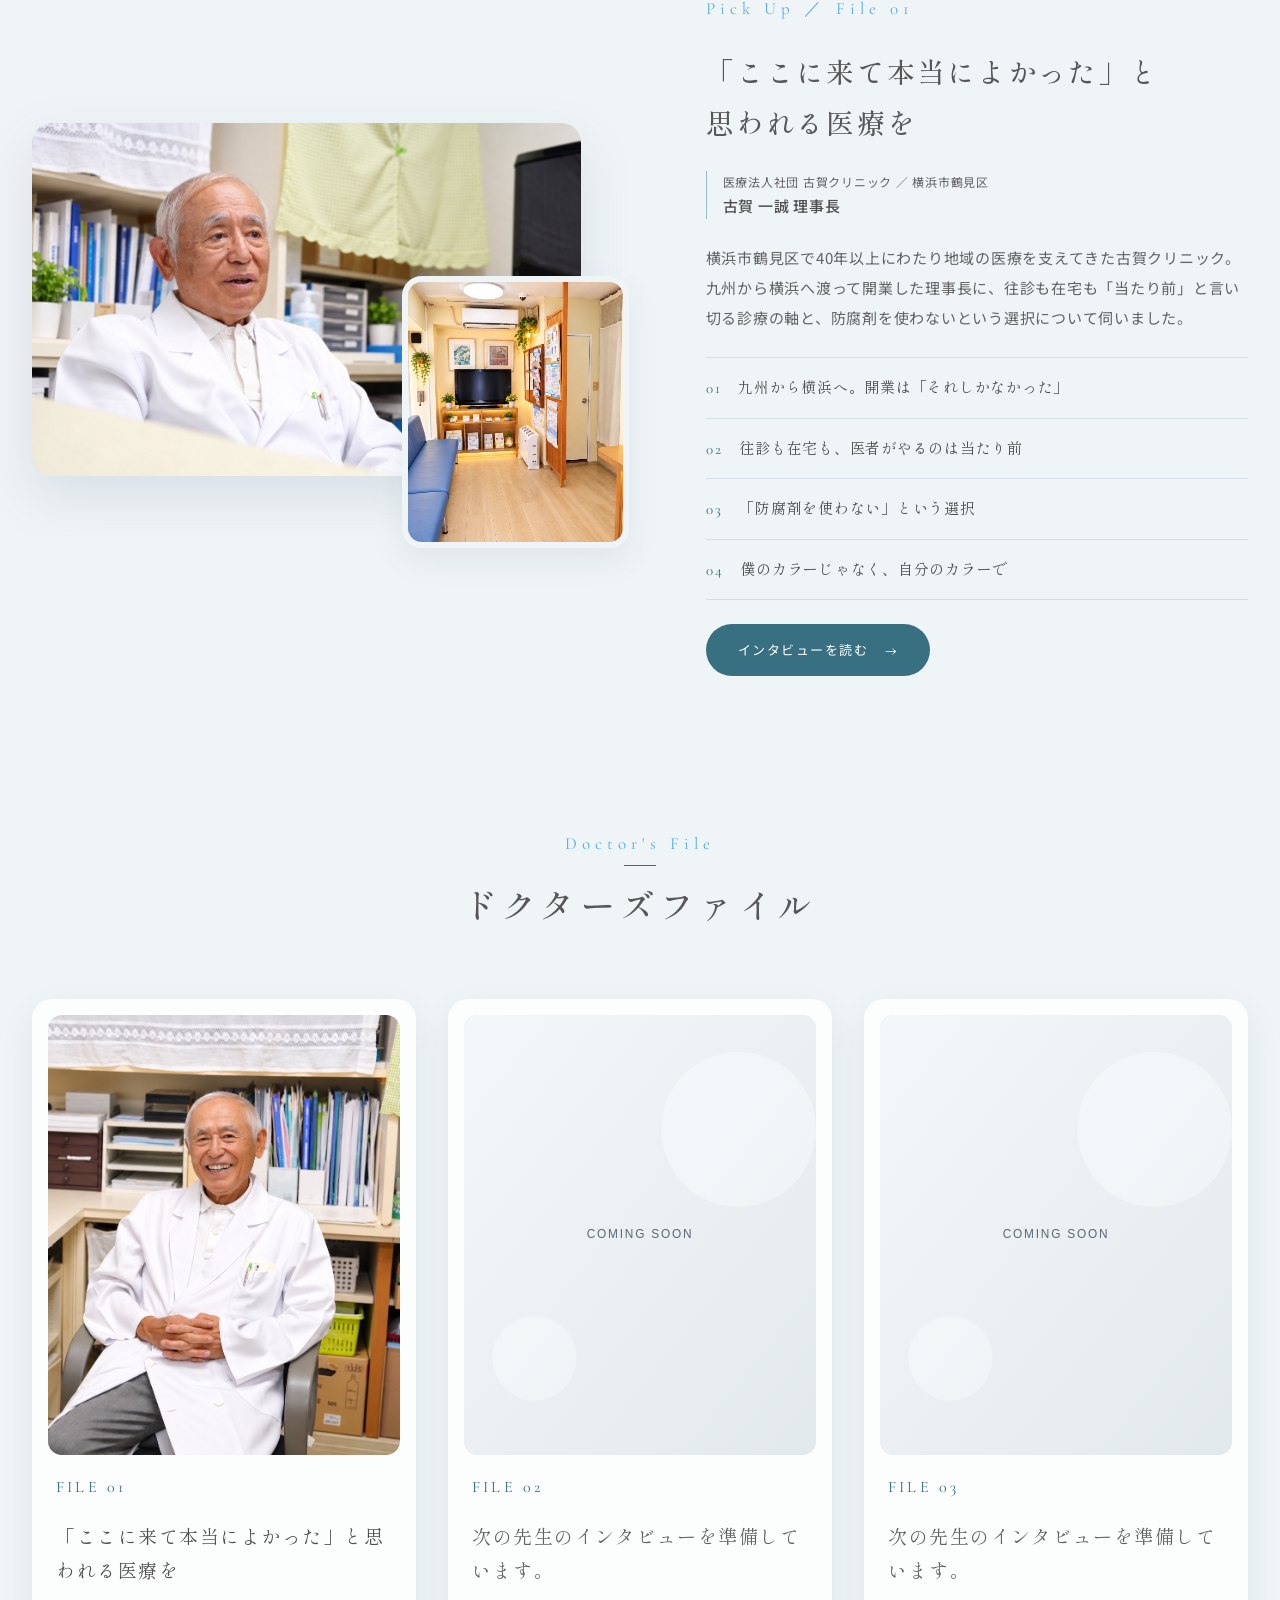
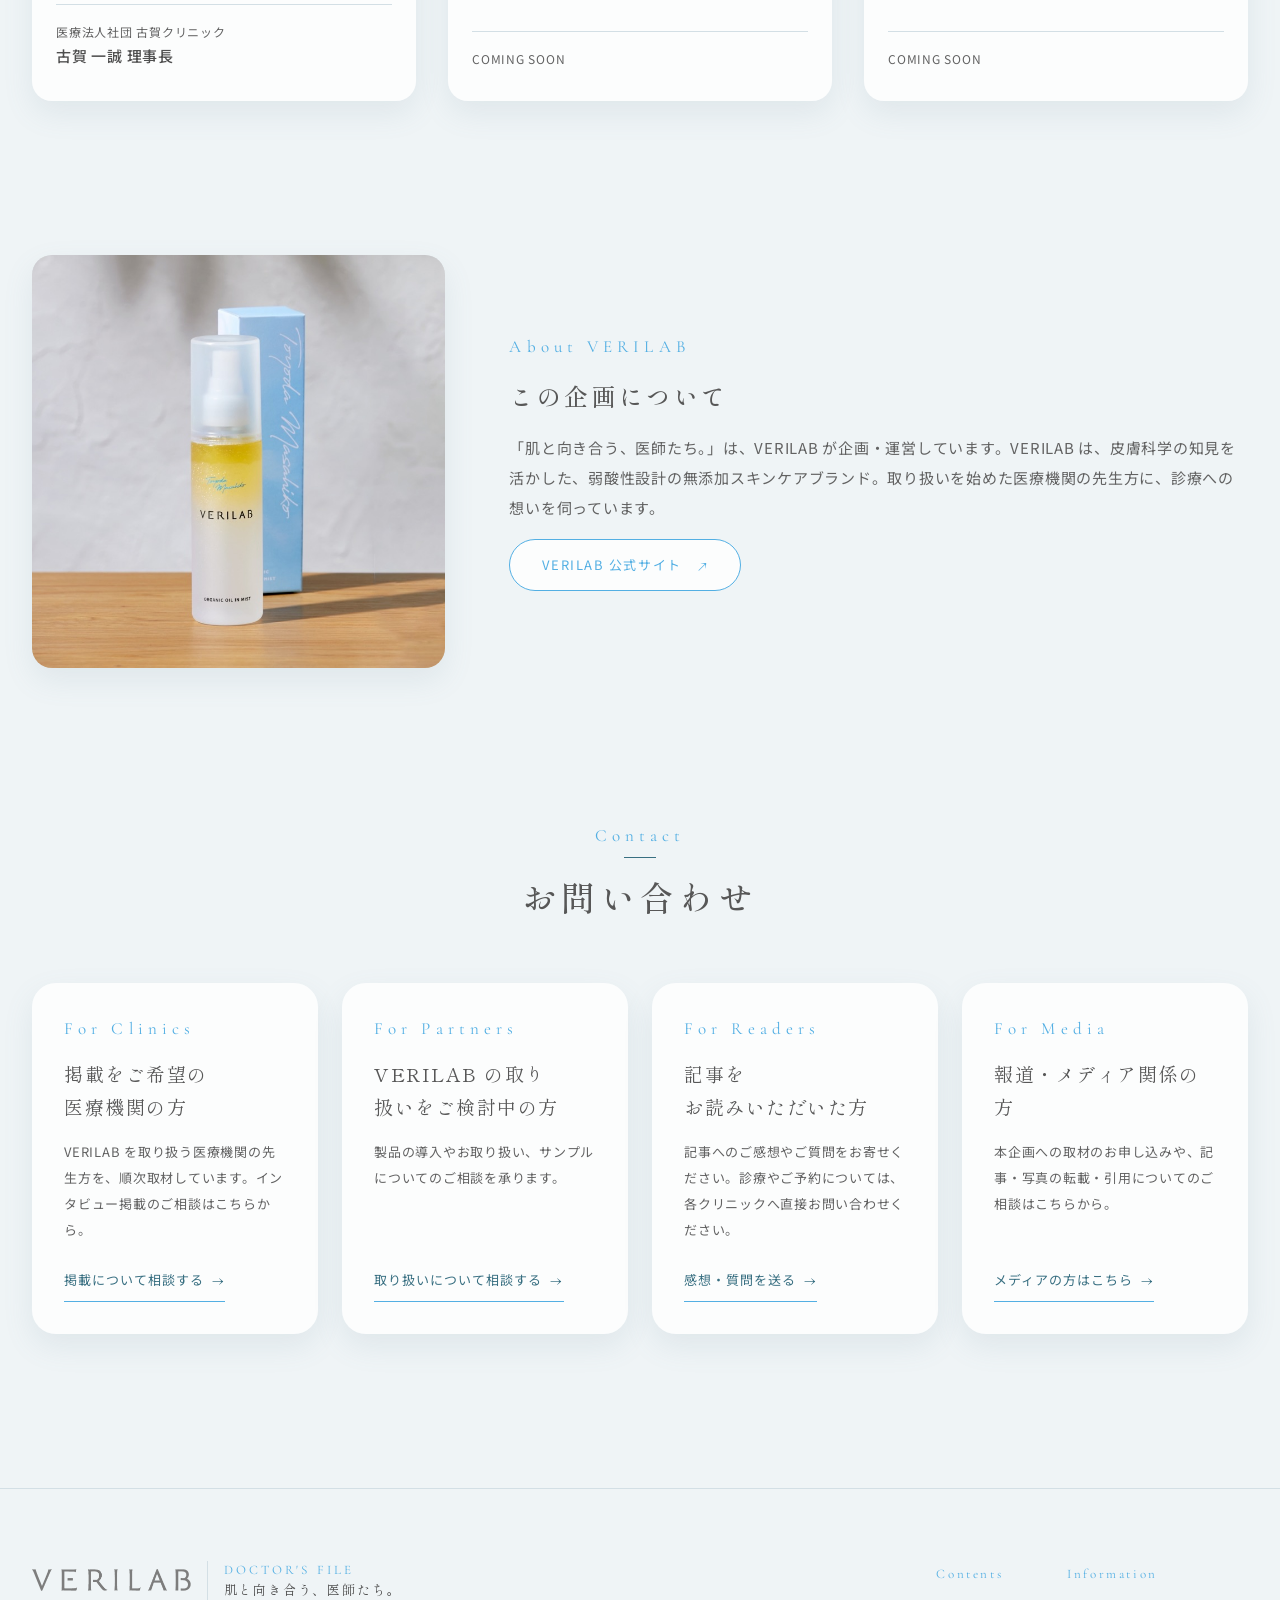
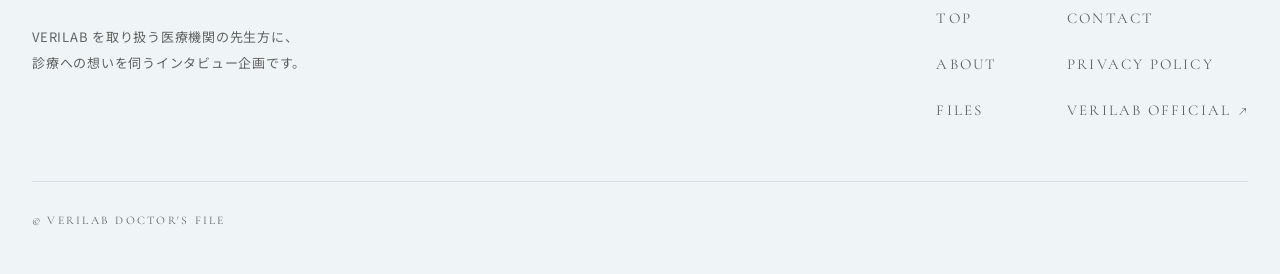
==== commit 5c8fb06d: "Concept を左に写真・右に文章の素直な2カラムにし、写真を切らずに見せる Co-Authored-By: Claude Opus 5.5 <noreply@anthropic.com>" ====
--- a/index.html
+++ b/index.html
@@ -108,13 +108,11 @@
         <span class="concept__en" aria-hidden="true">Listening<br>to the Skin</span>
       </div>
       <div class="concept__text reveal reveal--d1">
+        <span class="concept__label">Concept</span>
         <h2 class="concept__title" id="concept-title">肌の声を聴く人の、<br>声を残す。</h2>
-        <div class="concept__body">
-          <span class="concept__label">Concept</span>
-          <div class="concept__lead">
-            <p>乾燥、かゆみ、敏感肌。肌の悩みは目に見えるぶん、ひとりで抱え込んでしまいがちです。その一つひとつに、診察室で向き合い続けている医師たちがいます。</p>
-            <p>「肌と向き合う、医師たち。」は、そうした先生方に、開院までの歩みや日々の診療で大切にしている想いを伺うインタビュー企画です。はじめて受診する方が、先生の人柄を知ってから扉を開けられるように。</p>
-          </div>
+        <div class="concept__lead">
+          <p>乾燥、かゆみ、敏感肌。肌の悩みは目に見えるぶん、ひとりで抱え込んでしまいがちです。その一つひとつに、診察室で向き合い続けている医師たちがいます。</p>
+          <p>「肌と向き合う、医師たち。」は、そうした先生方に、開院までの歩みや日々の診療で大切にしている想いを伺うインタビュー企画です。はじめて受診する方が、先生の人柄を知ってから扉を開けられるように。</p>
         </div>
       </div>
     </div>
--- a/assets/css/top.css
+++ b/assets/css/top.css
@@ -319,29 +319,30 @@
   }
 }
 
-/* ---------- concept（写真・縦書きの見出し・本文を横に並べ、1 画面に収める） ---------- */
+/* ---------- concept（左に写真、右に文章。上下の中心をそろえ、1 画面に収める） ---------- */
 .concept__inner {
   display: grid;
-  grid-template-columns: minmax(0, 1fr) auto;
-  gap: 32px clamp(40px, 5vw, 80px);
+  grid-template-columns: minmax(0, 1.5fr) minmax(0, 1fr);
+  align-items: center;
+  gap: 32px clamp(48px, 6vw, 96px);
 }
 
 .concept__media {
   position: relative;
 }
 
-/* PC は見出しと本文の高さに合わせる（横長の写真の左右を少しだけ詰める） */
+/* 横長の元写真をそのままの比率で */
 .concept__photo {
-  height: 100%;
+  aspect-ratio: 2400 / 1256;
 }
 
 /* 写真の左下（木の台）に重ねる英字。メインビジュアルと同じガラス風の白 */
 .concept__en {
   position: absolute;
-  left: clamp(24px, 4vw, 56px);
-  bottom: clamp(16px, 3vw, 48px);
+  left: clamp(24px, 3vw, 48px);
+  bottom: clamp(16px, 2.5vw, 40px);
   font-family: var(--f-hero);
-  font-size: clamp(1.5rem, 0.5rem + 2.6vw, 3.25rem);
+  font-size: clamp(1.5rem, 0.5rem + 2.2vw, 2.75rem);
   font-weight: 300;
   line-height: 1.1;
   letter-spacing: 0.16em;
@@ -351,35 +352,15 @@
   pointer-events: none;
 }
 
+/* ラベル → 見出し → 本文の順に上から読む */
 .concept__text {
   display: flex;
-  gap: clamp(32px, 4vw, 56px);
-}
-
-/* 縦書きの見出し */
-.concept__title {
-  writing-mode: vertical-rl;
-  font-size: min(var(--fs-xxl), 5svh);
-  line-height: 1.8;
-  letter-spacing: 0.24em;
-}
-
-/* 見出しとの間に細い罫線。ラベルと本文はまとめて下に寄せる */
-.concept__body {
-  width: clamp(280px, 26vw, 360px);
-  padding-left: clamp(32px, 4vw, 56px);
-  border-left: 1px solid var(--c-line);
-  display: flex;
-  flex-direction: column;
-  justify-content: flex-end;
-  gap: 32px;
-}
-
-/* 短い線＋細い英字のラベル（メインビジュアルと同じ書体） */
+  flex-direction: column;
+  align-items: flex-start;
+}
+
+/* 細い英字のラベル（メインビジュアルと同じ書体） */
 .concept__label {
-  display: flex;
-  align-items: center;
-  gap: 16px;
   font-family: var(--f-hero);
   font-size: 0.75rem;
   font-weight: 300;
@@ -389,14 +370,15 @@
   color: var(--c-accent);
 }
 
-.concept__label::before {
-  content: "";
-  width: 32px;
-  height: 1px;
-  background: var(--c-accent);
+.concept__title {
+  margin-top: 24px;
+  font-size: var(--fs-xl);
+  line-height: 1.8;
+  letter-spacing: 0.16em;
 }
 
 .concept__lead {
+  margin-top: 32px;
   display: flex;
   flex-direction: column;
   gap: 16px;
@@ -409,28 +391,14 @@
     grid-template-columns: minmax(0, 1fr);
   }
 
-  .concept__photo {
-    height: auto;
-    aspect-ratio: 2400 / 1256;
-  }
-
-  .concept__text {
-    gap: 24px;
-  }
-
   .concept__title {
+    margin-top: 16px;
     font-size: 1.5rem;
-    letter-spacing: 0.16em;
-  }
-
-  .concept__body {
-    flex: 1;
-    width: auto;
-    padding-left: 24px;
-    gap: 16px;
+    letter-spacing: 0.12em;
   }
 
   .concept__lead {
+    margin-top: 24px;
     gap: 8px;
     font-size: 0.8125rem;
     line-height: 2;
